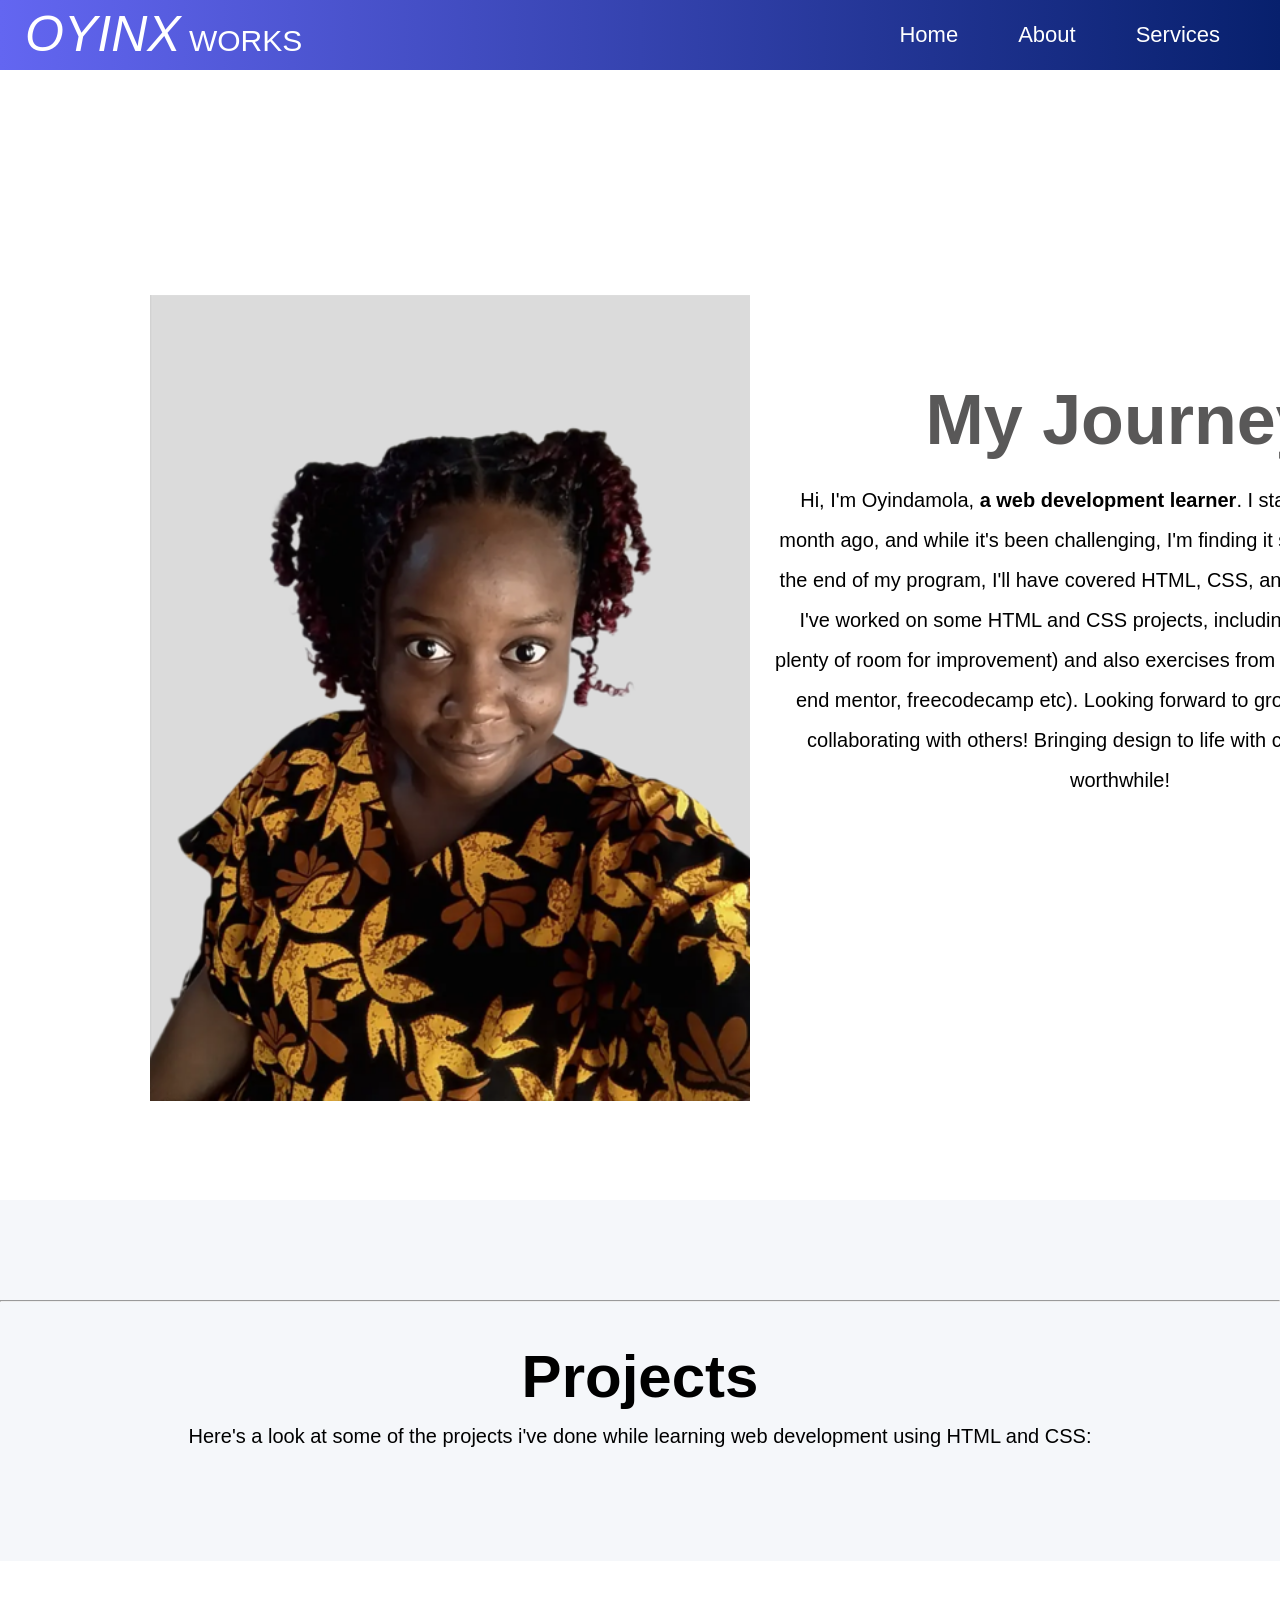
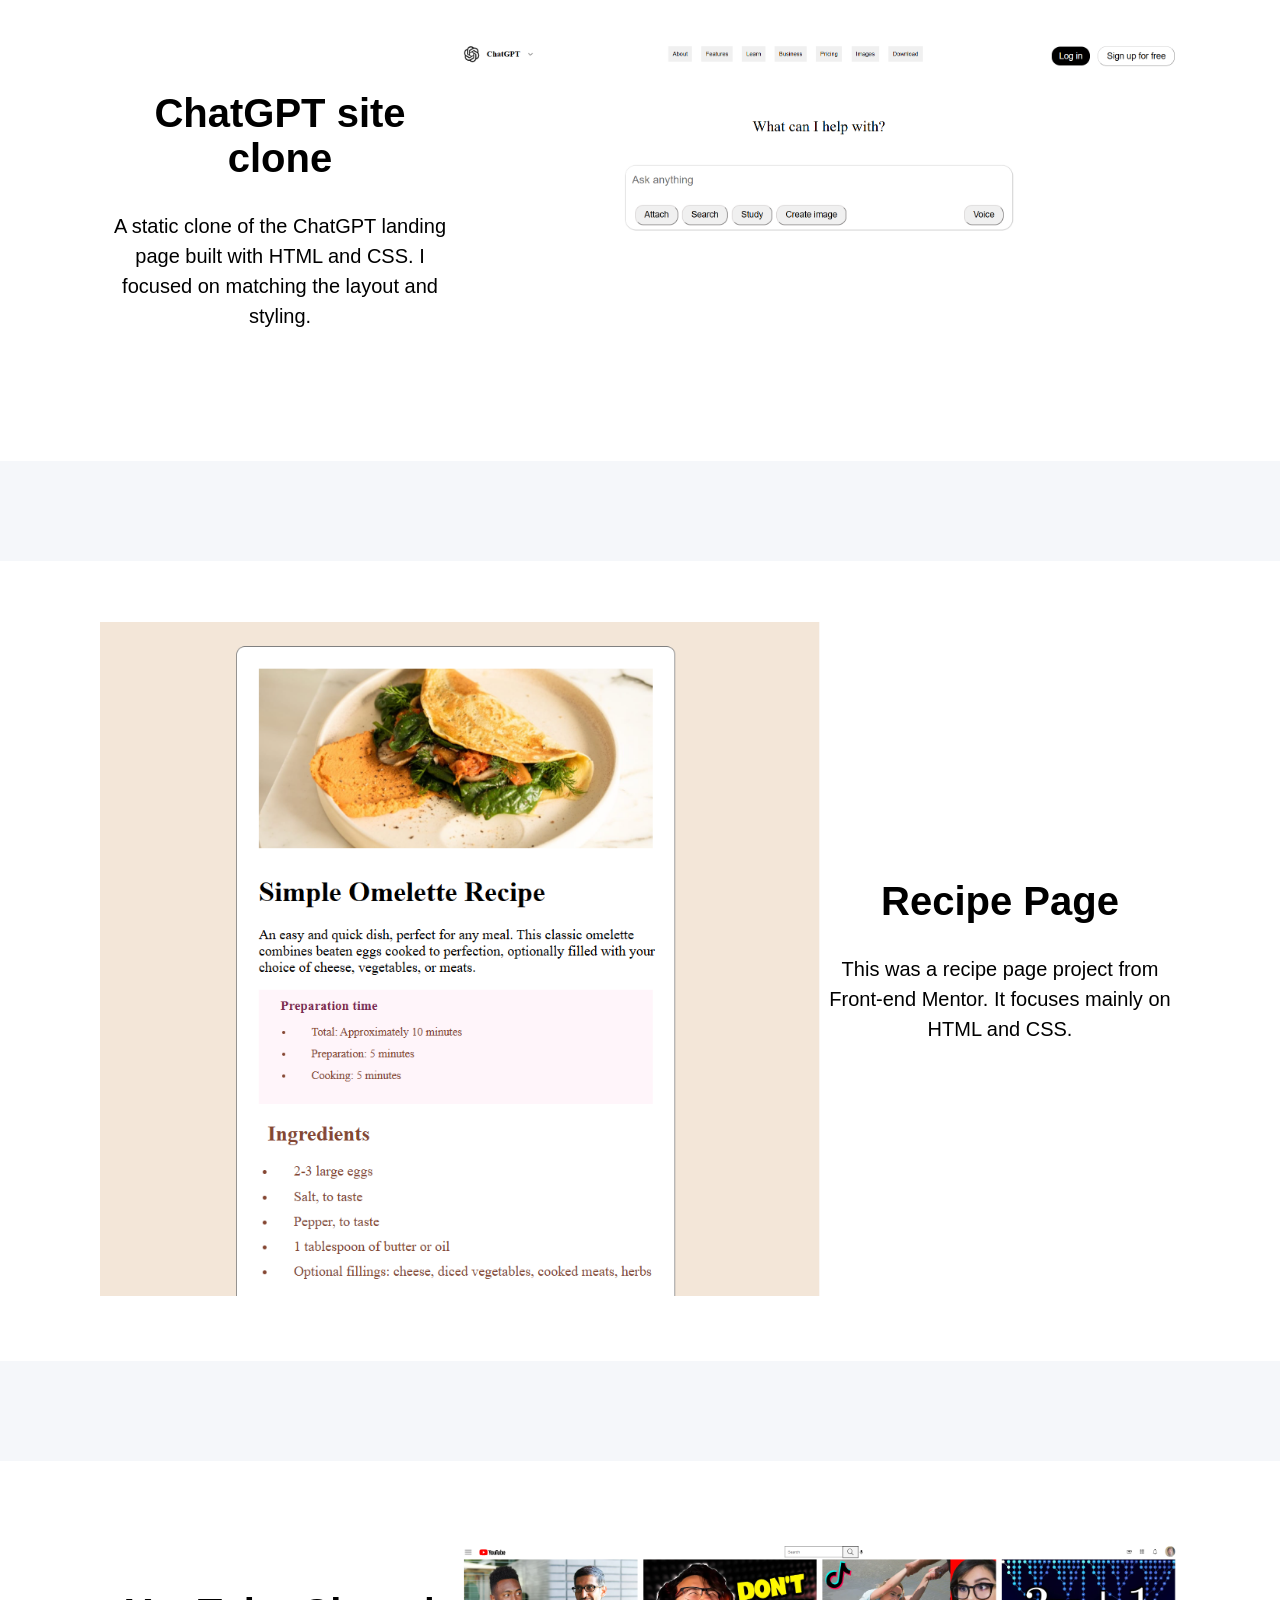
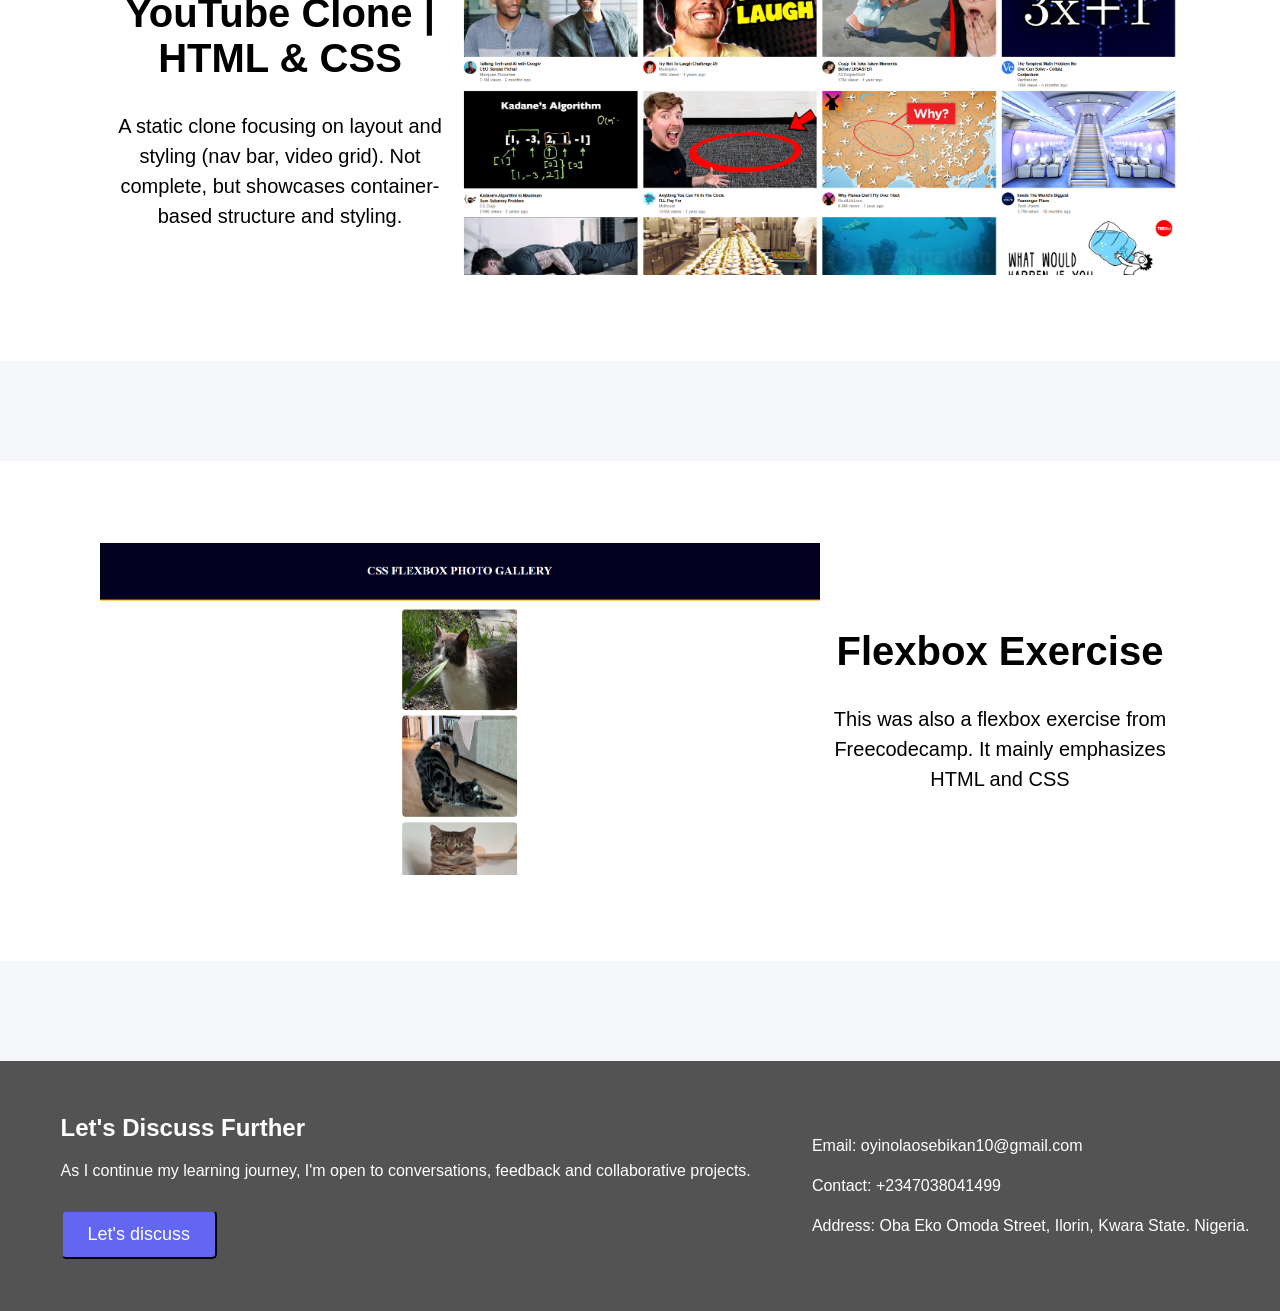
==== index.html @ 5b4819c8 "updated files" ====
<!DOCTYPE html>
<html lang="en">
<head>
    <meta charset="UTF-8">
    <meta name="viewport" content="width=device-width, initial-scale=1.0">
    <title>Document</title>
     
    <link rel="stylesheet" href="index.css">

</head>
<body>
    <div class="navbar">
      <div class="nav1">
       <p class="logo"><i>OYINX</i> WORKS</p>

      </div>

      <div class="nav2">
        <p class="home">Home</p>
        <p class="about">About</p>
        <p class="services">Services</p>

      </div>
    
    </div>

    <div class="main">
      <div class="pic">
        <img class="mypic" src="./mypicture.png" alt="">
      </div>

      <div class="aboutme">
       <h1 class="myjourney">My Journey</h1>
        <p class="intro">Hi, I'm Oyindamola, <b>a web development learner</b>. I started my journey a month ago, and while it's been challenging, I'm finding it super interesting! By the end of my program, I'll have covered HTML, CSS, and JavaScript. So far, I've worked on some HTML and CSS projects, including site clones (with plenty of room for improvement) and also exercises from different sites (Front-end mentor, freecodecamp etc). Looking forward to growing my skills and collaborating with others! Bringing design to life with code makes it feel worthwhile!</p> 

      </div>

    </div>

     <hr>
      <div class="projectsintro">

        <h1 class="projects">Projects</h1>
         <p class="pp">Here's a look at some of the projects i've done while learning web development using HTML and CSS:</p>

      </div>

      <div class="imganddescription1">
        <div class="chatgptdesc">
          <h1 class="projectsh1">ChatGPT site clone</h1>
         <p class="projectsp">A static clone of the ChatGPT landing page built with HTML and CSS. I focused on matching the layout and styling.</p>

        </div>
         <div class="chatgptimg">
          <a href="../Lessons/chatgpt.html"><img class="chatgptscr" src="./chatgptscreenshot.png" alt=""></a>

         </div>

      </div>

      <div class="imganddescription2">
         <div class="recipeimg">
           <a href="../recipe-page-main/index.html"><img class="recipescr" src="./recipeimg.png" alt=""></a>

         </div>

         <div class="recipedesc">
           <h1 class="projectsh2">Recipe Page</h1>
           <p class="projectsp">This was a recipe page project from Front-end Mentor. It focuses mainly on HTML and CSS.</p>
          
         </div>

      </div>

      <div class="imganddescription3">
        <div class="youtubedesc">
         <h1 class="projectsh3">YouTube Clone | HTML & CSS</h1>
         <p class="projectsp"> A static clone focusing on layout and styling (nav bar, video grid). Not complete, but showcases container-based structure and styling.</p>
  
         </div>

        <div class="youtubeimg">
         <a href="../html2/YOUTUBE/youtubeclone.html"><img class="youtubescr" src="./youtubescreenshot.png" alt=""></a>

        </div>
   

      </div>

      <div class="imganddescription4">
       <div class="flexboximg">
          <a href="../Lessons/Flexbox.html/flex2.html"><img class="flexboxscr" src="./flexboximg.png" alt=""></a>

       </div>

       <div class="flexboxdesc">
          <h1 class="projectsh4">Flexbox Exercise</h1>
          <p class="projectsp">This was also a flexbox exercise from Freecodecamp. It mainly emphasizes HTML and CSS </p>

       </div>

      </div>

       <div class="footersection">
        <div class="footer1">
         <h2 class="footerh">Let's Discuss Further</h2>
         <p class="footerp">As I continue my learning journey, I'm open to conversations, feedback and collaborative projects.</p>
         <button>Let's discuss</button>
        </div>

        <div class="footer2">
          <p class="footeremail">Email: <span class="email">oyinolaosebikan10@gmail.com</span></p>
          <p class="footercontact">Contact: <span class="contact">+2347038041499</span></p>
          <p class="footeraddress">Address: <span class="address">Oba Eko Omoda Street, Ilorin, Kwara State. Nigeria.</span></p> 

        </div>

       </div>

</body>
</html>
---- index.css ----
* {
      margin: 0;
      padding: 0;

     }

     body {
     background-color: #F5F7FA;
     font-family: 'Lucida Sans', 'Lucida Sans Regular', 'Lucida Grande', 'Lucida Sans Unicode', Geneva, Verdana, sans-serif;

     }
     
     .navbar {
      display: flex;
      justify-content: space-between;
      position: fixed;
      height: 70px;
      top: 0;
      left: 0;
      right: 0;
      background-image: linear-gradient(to right, #6366F1, rgb(7, 32, 109));
      color: white;
      /* background-color: #6366F1; */

     }

      .nav1 {
        margin-top: 5px;
        margin-left: 25px;
        
      }

      .nav2 {
       display: flex;
       align-items: center;

      }

      .logo {
       font-size: 30px;
       

      }

      .home, .about, .services {
       margin-right: 60px;
       font-size: 22px;
       cursor: pointer;
       
      
      } 
        
      i {
       font-size: 50px;

      }

      .main {
        background-color: white;
       display: flex;
       align-items: center;
       justify-content: space-around;
       width: 100%;
       height: 1200px;

      }

      .pic {
       margin-left: 150px; 
            
      }

      .mypic {
       width: 600px;
       margin-top: 200px;

      }

      .aboutme {
       margin-right: 180px;
       margin-left: 25px;
       text-align: center;
       line-height: 40px;
       font-size: 20px;

      }

      .myjourney {
       text-align: center;
       margin-bottom: 40px;
       font-size: 70px;
       color: rgb(89, 88, 88);

      }

      .intro {
       width: 690px;

      }

      hr {
       margin-top: 100px;
       
      }

      .projectsintro {
        text-align: center;
        margin-top: 40px;

      }

      .projects {
       font-size: 60px;

      }

      .pp {
       line-height: 50px;
       font-size: 20px;

      }

      .projectsh1 {
        font-size: 40px;
        line-height: 45px;

      }

      .projectsh2 {
        font-size: 40px;
        line-height: 45px;

      }
      
      .projectsh3 {
        font-size: 40px;
        line-height: 45px;

      } 
       
       .projectsh4 {
        font-size: 40px;
        line-height: 45px;

       }

      .projectsp {
        font-size: 20px;
        margin-top: 30px;

      }

      .imganddescription1 {
        display: flex;
        justify-content: space-around;
        align-items: center;
        margin-top: 100px;
        height: 500px;
        background-color: white;

       }

       .chatgptdesc {
        text-align: center;
        width: 500px;
        margin-left: 100px;
        line-height: 30px;
        

       }

       .chatgptscr {
        width: 720px;
        margin-right: 100px;

       }

        .imganddescription2 {
         display: flex;
        justify-content: space-around;
        align-items: center;
        margin-top: 100px;
        vertical-align: middle;
         background-color: white;
         height: 800px;

        }

        .recipescr {
          width: 720px;
        margin-left: 100px;

        }

        .recipedesc {
         text-align: center;
        width: 500px;
        margin-right: 100px;
        line-height: 30px;

        }

       .imganddescription3 {
        display: flex;
        justify-content: space-around;
        align-items: center;
        margin-top: 100px;
        vertical-align: middle;
         background-color: white;
         height: 500px;

       }
       
       .youtubedesc {
        text-align: center;
        width: 500px;
        margin-left: 100px;
        line-height: 30px;
       }

        .youtubescr {
        width: 720px;
        margin-right: 100px;

       }

       .imganddescription4 {
         display: flex;
        justify-content: space-around;
        align-items: center;
        margin-top: 100px;
        vertical-align: middle; 
         background-color: white;
         height: 500px;

       }

       .flexboxscr {
          width: 720px;
        margin-left: 100px;

       }

       .flexboxdesc {
         text-align: center;
         width: 500px;
         margin-right: 100px;
         line-height: 30px;

       }

       .footersection {
        background-color: rgb(83, 83, 83);
        color: white;
         display: flex;
         justify-content: space-around;
         align-items: center;
         height: 250px;
         margin-top: 100px;
         

       }

       .footer1 {
        margin-left: 30px;
        

       }

       .footerp {
         margin-top: 20px;

       }

       button {
        margin-top: 30px;
        padding: 12px 25px;
        background-color: #6366F1;
        color: white;
        font-size: 18px;
        border-radius: 5px;


       }

       .footer2 {
        line-height: 40px;

       }
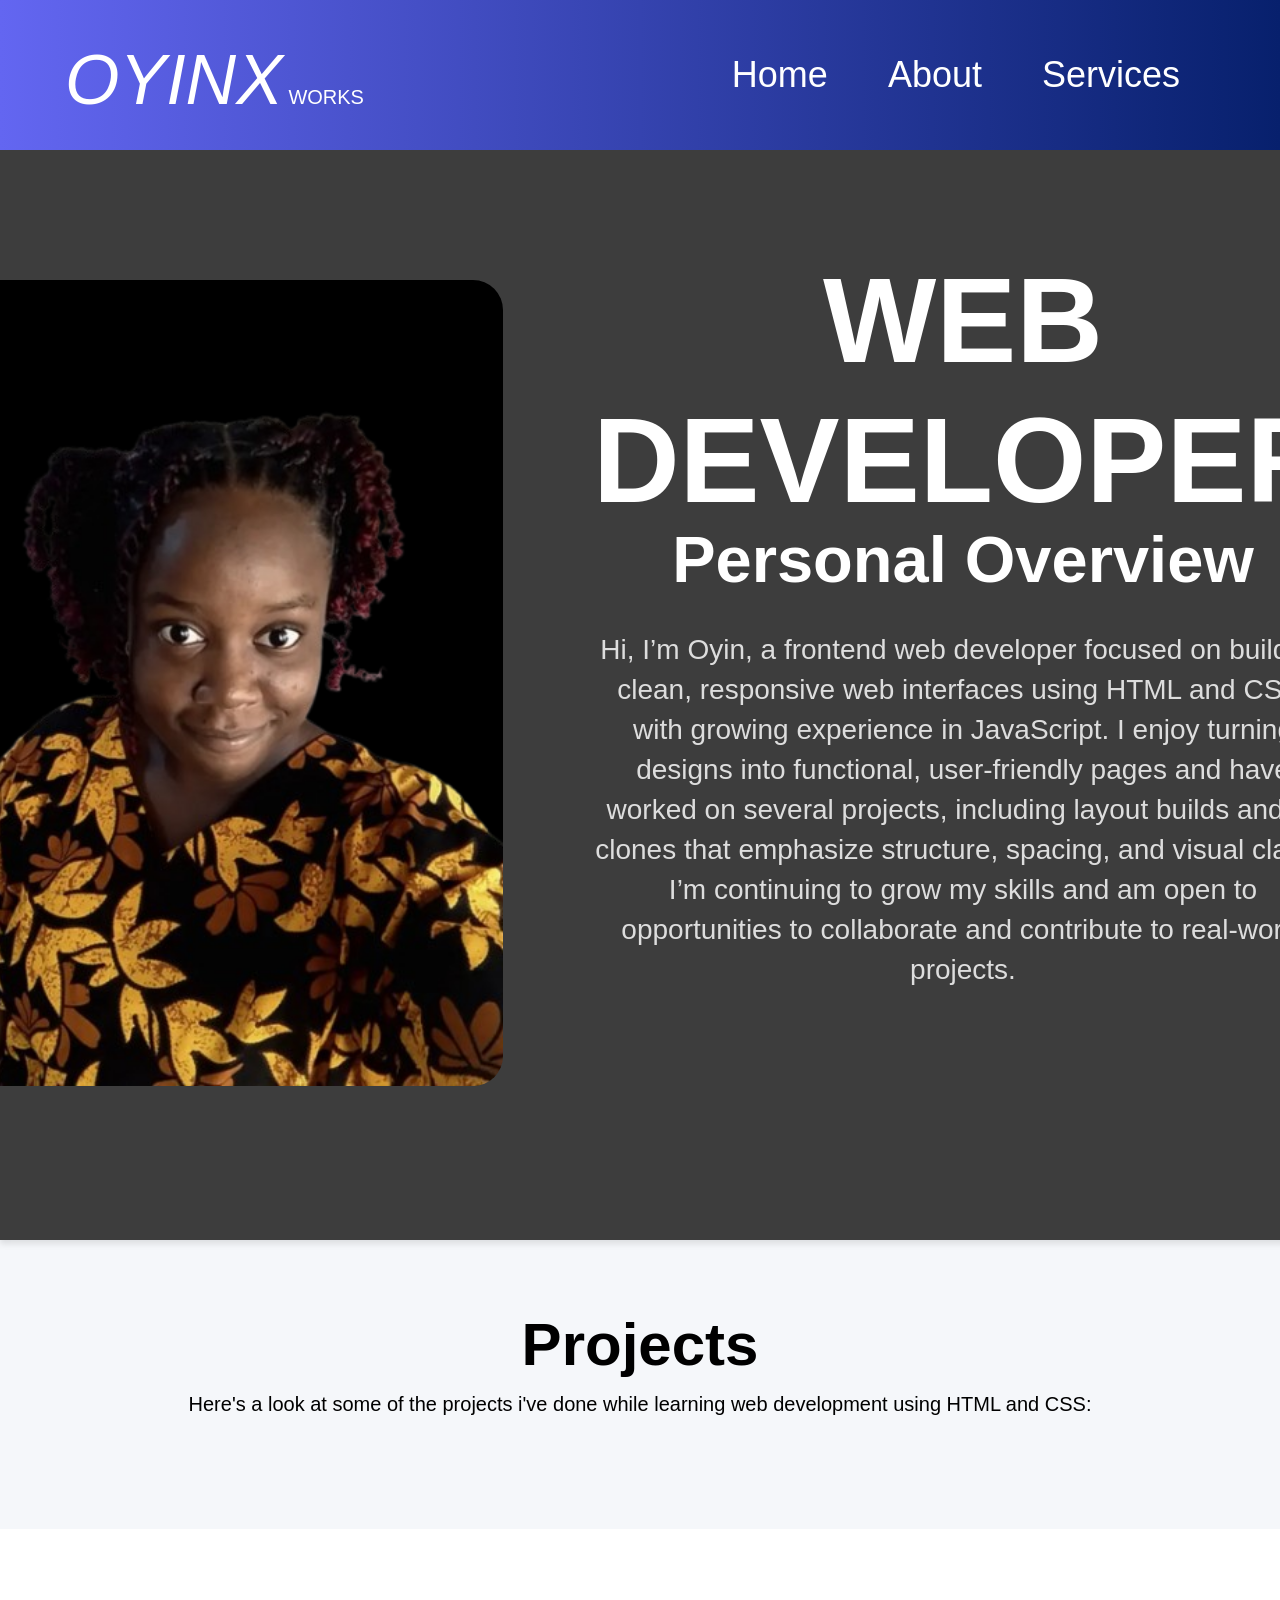
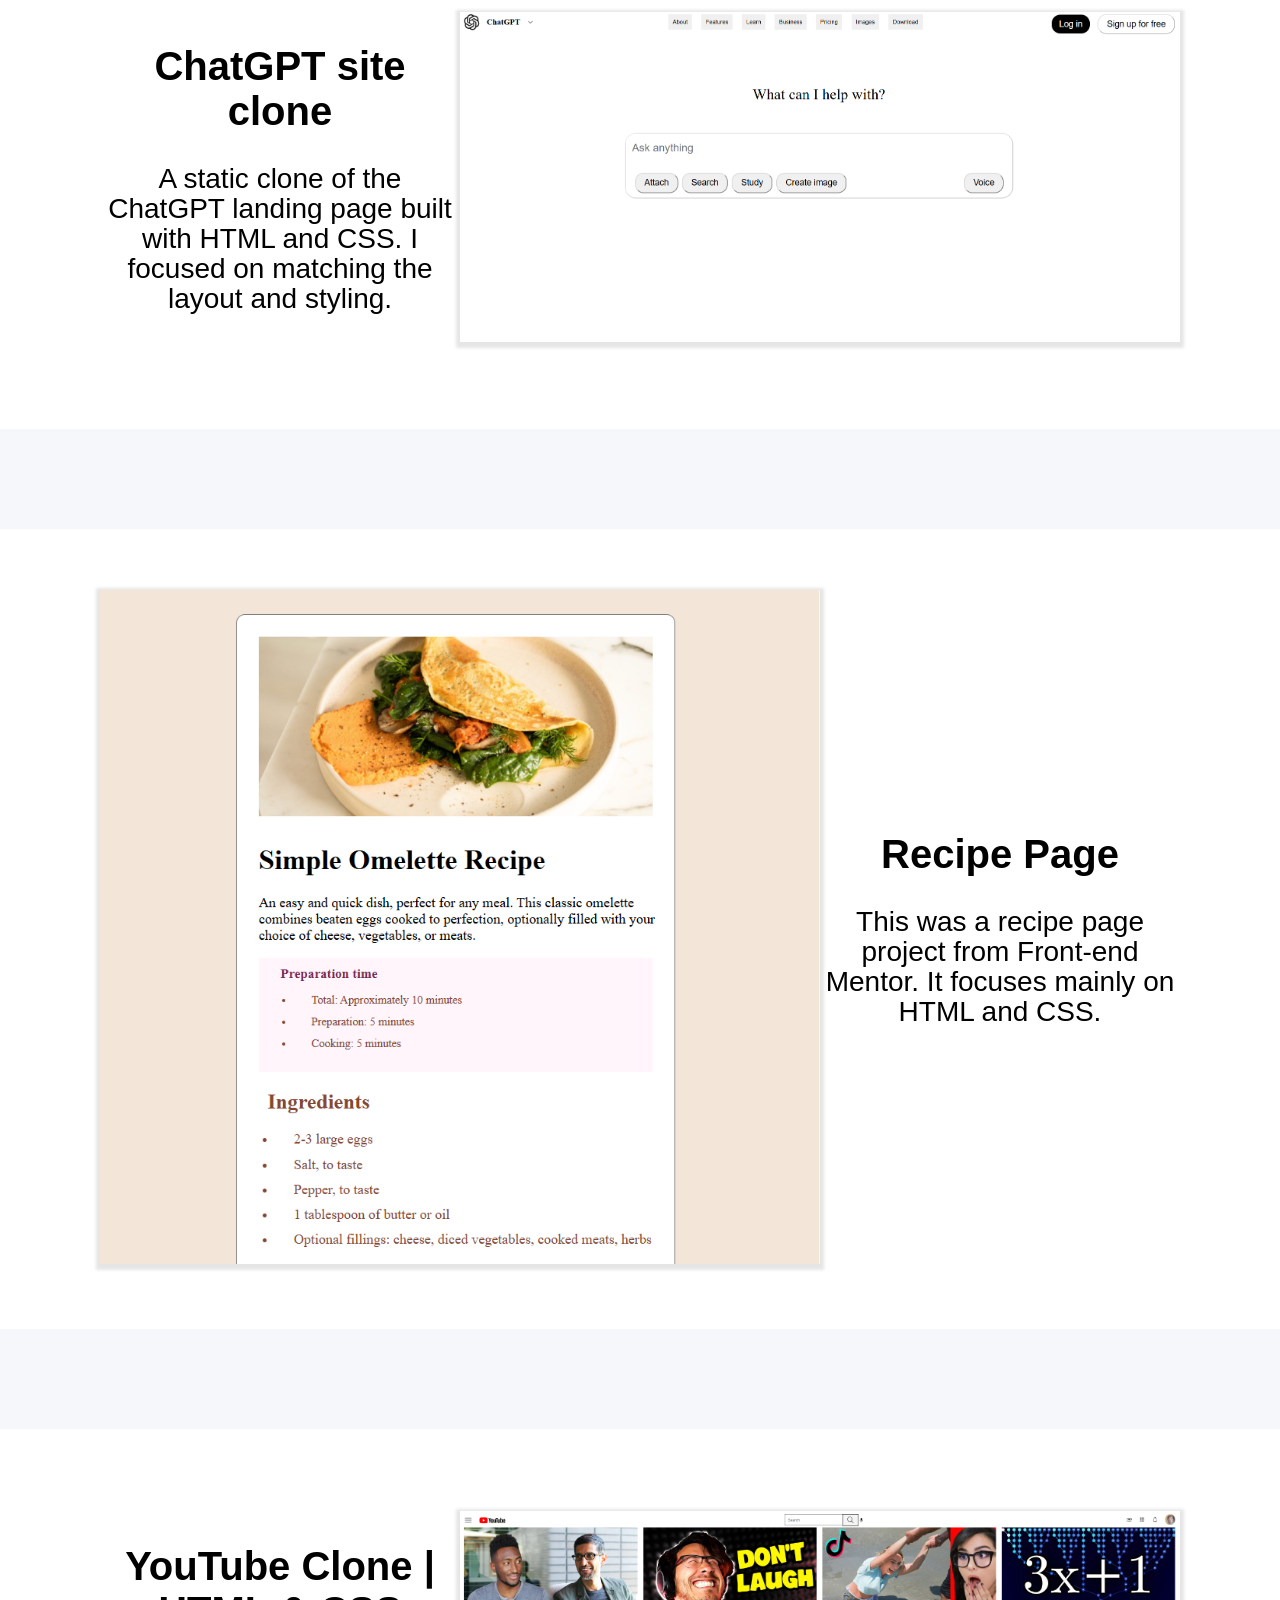
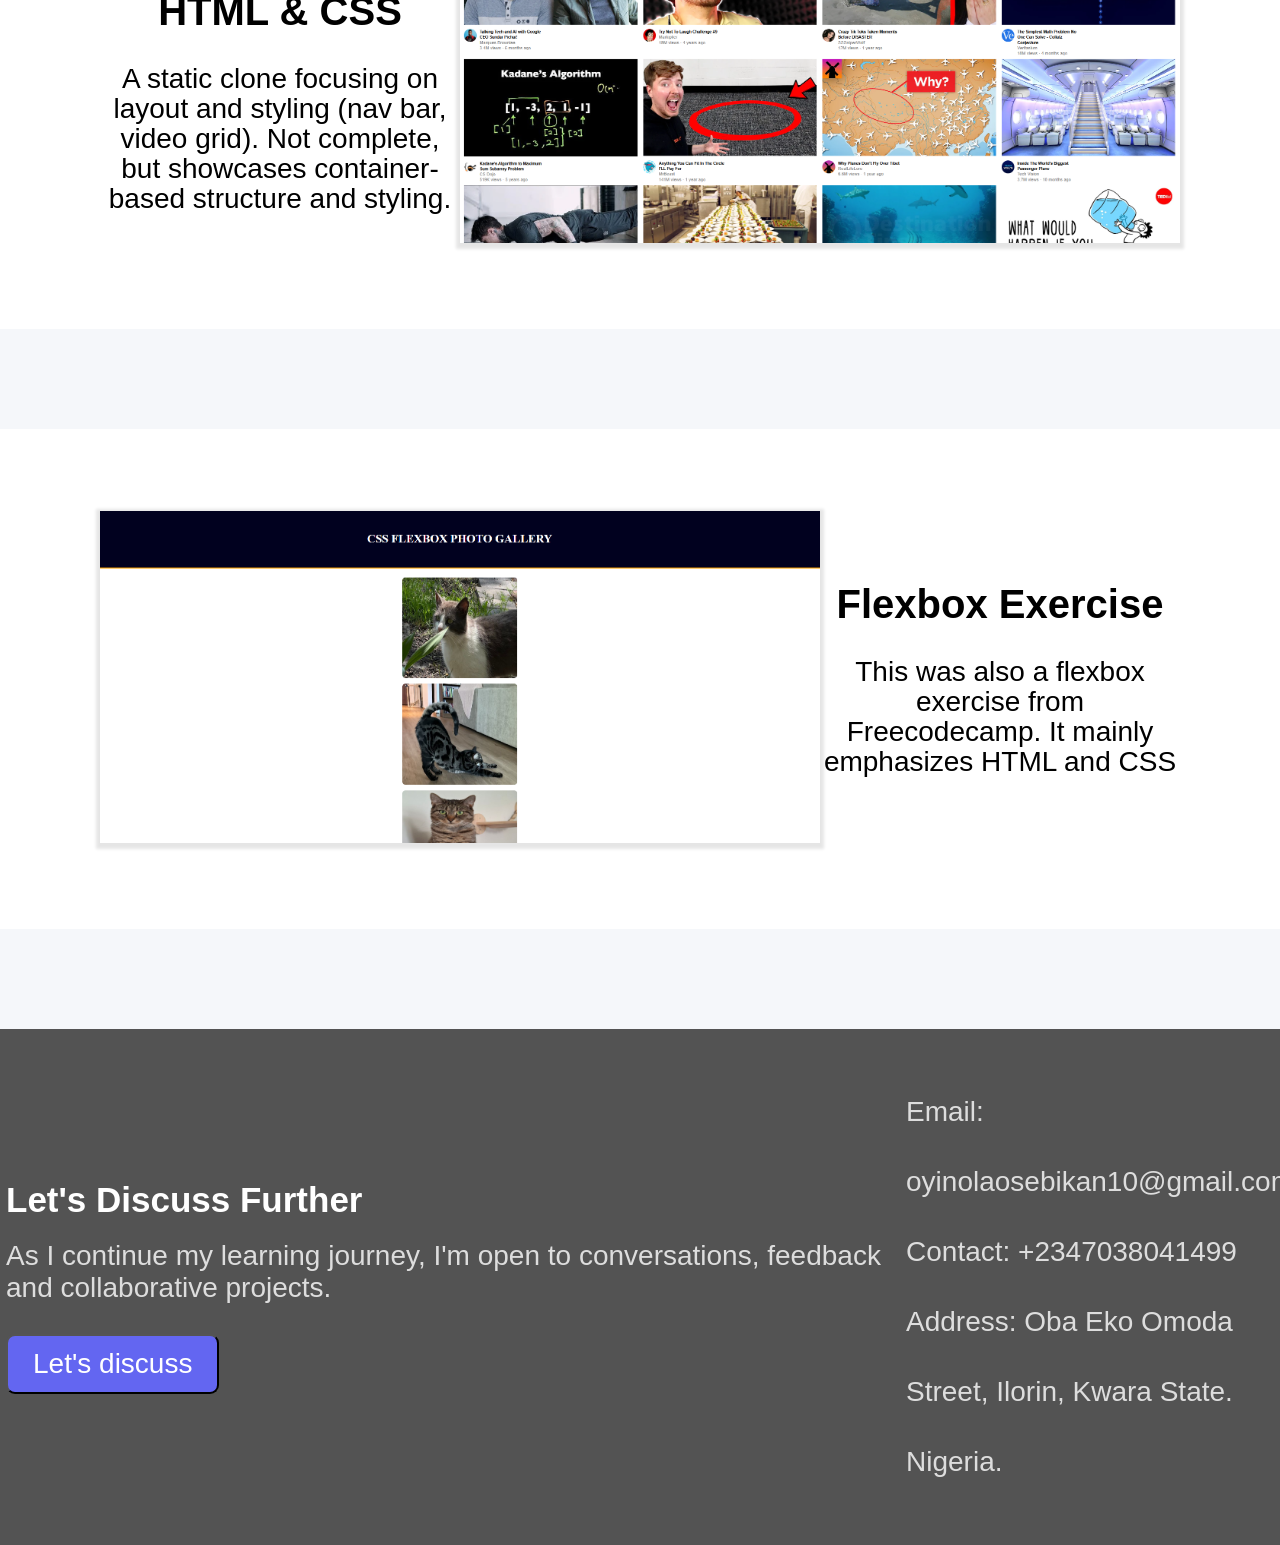
==== commit 027953f4: "reuploaded" ====
--- a/index.html
+++ b/index.html
@@ -26,18 +26,20 @@
 
     <div class="main">
       <div class="pic">
-        <img class="mypic" src="./mypicture.png" alt="">
+        <img class="mypic" src="./mypicture-removebg-preview.png" alt="">
       </div>
 
       <div class="aboutme">
-       <h1 class="myjourney">My Journey</h1>
-        <p class="intro">Hi, I'm Oyindamola, <b>a web development learner</b>. I started my journey a month ago, and while it's been challenging, I'm finding it super interesting! By the end of my program, I'll have covered HTML, CSS, and JavaScript. So far, I've worked on some HTML and CSS projects, including site clones (with plenty of room for improvement) and also exercises from different sites (Front-end mentor, freecodecamp etc). Looking forward to growing my skills and collaborating with others! Bringing design to life with code makes it feel worthwhile!</p> 
+        <h1 class="webdev">WEB DEVELOPER</h1>
+       <h2 class="personaloverview">Personal Overview</h2>
+        <p class="intro">Hi, I’m Oyin, a frontend web developer focused on building clean, responsive web interfaces using HTML and CSS, with growing experience in JavaScript.
+        I enjoy turning designs into functional, user-friendly pages and have worked on several projects, including layout builds and UI clones that emphasize structure, spacing, and visual clarity.
+        I’m continuing to grow my skills and am open to opportunities to collaborate and contribute to real-world projects.</p> 
 
       </div>
 
     </div>
 
-     <hr>
       <div class="projectsintro">
 
         <h1 class="projects">Projects</h1>
--- a/index.css
+++ b/index.css
@@ -20,13 +20,16 @@
       right: 0;
       background-image: linear-gradient(to right, #6366F1, rgb(7, 32, 109));
       color: white;
-      /* background-color: #6366F1; */
+      padding: 40px;
 
      }
 
       .nav1 {
-        margin-top: 5px;
+        display: ;
+        margin-top: px;
         margin-left: 25px;
+        margin-right: 100px;
+        font-size: 70px;
         
       }
 
@@ -37,75 +40,104 @@
       }
 
       .logo {
-       font-size: 30px;
+       font-size: 20px;
+       white-space: nowrap;
        
 
       }
 
       .home, .about, .services {
        margin-right: 60px;
-       font-size: 22px;
+       font-size: 36px;
        cursor: pointer;
-       
-      
-      } 
+       transition: 0.4s;
+       
+       }
+       
+       .home:hover {
+        color: #74b9ff;
+
+       }
+
+       .about:hover {
+        color: #74b9ff;
+
+       }
+
+       .services:hover {
+        color: #74b9ff;
+
+       }
         
       i {
-       font-size: 50px;
+       font-size: 70px;
 
       }
 
       .main {
-        background-color: white;
-       display: flex;
-       align-items: center;
-       justify-content: space-around;
-       width: 100%;
-       height: 1200px;
-
-      }
+        background-color: #3d3d3d;
+        box-shadow: 0 4px 6px rgba(0,0,0,0.1);
+        padding: 80px 10%;
+        display: flex;
+        align-items: center;
+        justify-content: center;
+        width: 100%;
+        max-width: 100%;
+        margin: auto;
+        
+       }
 
       .pic {
-       margin-left: 150px; 
+       
+       margin-bottom: 70px;
+       margin-right: 90px;
             
       }
 
       .mypic {
        width: 600px;
        margin-top: 200px;
+       border-radius: 30px;
 
       }
 
       .aboutme {
-       margin-right: 180px;
-       margin-left: 25px;
+       margin-right: 300px;
+       margin-left: px;
        text-align: center;
        line-height: 40px;
-       font-size: 20px;
-
-      }
-
-      .myjourney {
+       font-size: 28px;
+       flex: 1;
+       max-width: 1300px;
+
+      }
+
+      .webdev {
+       font-size: 120px;
+       color: white;
+       line-height: 140px;
+
+      }
+
+      .personaloverview {
        text-align: center;
        margin-bottom: 40px;
-       font-size: 70px;
-       color: rgb(89, 88, 88);
+       font-size: 65px;
+       line-height: 60px;
+       color: #ffff;
 
       }
 
       .intro {
-       width: 690px;
-
-      }
-
-      hr {
-       margin-top: 100px;
-       
-      }
+       /* width: 690px; */
+       color: #dddddd;
+
+      }
+
 
       .projectsintro {
         text-align: center;
-        margin-top: 40px;
+        margin-top: 70px;
 
       }
 
@@ -145,7 +177,7 @@
        }
 
       .projectsp {
-        font-size: 20px;
+        font-size: 28px;
         margin-top: 30px;
 
       }
@@ -172,6 +204,7 @@
        .chatgptscr {
         width: 720px;
         margin-right: 100px;
+        box-shadow: 0px 2px 3px 4px rgba(0,0,0,0.1);
 
        }
 
@@ -189,6 +222,7 @@
         .recipescr {
           width: 720px;
         margin-left: 100px;
+        box-shadow: 0px 2px 3px 4px rgba(0,0,0,0.1);
 
         }
 
@@ -221,6 +255,7 @@
         .youtubescr {
         width: 720px;
         margin-right: 100px;
+        box-shadow: 0px 2px 3px 4px rgba(0,0,0,0.1);
 
        }
 
@@ -238,6 +273,7 @@
        .flexboxscr {
           width: 720px;
         margin-left: 100px;
+        box-shadow: 0px 2px 3px 4px rgba(0,0,0,0.1);
 
        }
 
@@ -251,24 +287,32 @@
 
        .footersection {
         background-color: rgb(83, 83, 83);
-        color: white;
-         display: flex;
-         justify-content: space-around;
-         align-items: center;
-         height: 250px;
-         margin-top: 100px;
+        color: #dddddd;
+        display: flex;
+        justify-content: center;
+        align-items: center;
+        padding: 3rem 4rem;
+        margin-top: 100px;
          
 
        }
 
        .footer1 {
-        margin-left: 30px;
-        
+        margin-left: 20px;
+        vertical-align: middle;
+        
+       }
+
+       .footerh {
+        color: #ffff;
+        font-size: 35px;
 
        }
 
        .footerp {
          margin-top: 20px;
+         width: 900px;
+         font-size: 28px;
 
        }
 
@@ -277,14 +321,24 @@
         padding: 12px 25px;
         background-color: #6366F1;
         color: white;
-        font-size: 18px;
-        border-radius: 5px;
-
+        font-size: 28px;
+        border-radius: 9px;
+        transition: 0.4s;
+        cursor: pointer;
+
+
+       }
+
+       button:hover {
+       background-color: #5153ed;
+       
 
        }
 
        .footer2 {
-        line-height: 40px;
+        line-height: 70px;
+        font-size: 28px;
+        vertical-align: middle;
 
        }
 
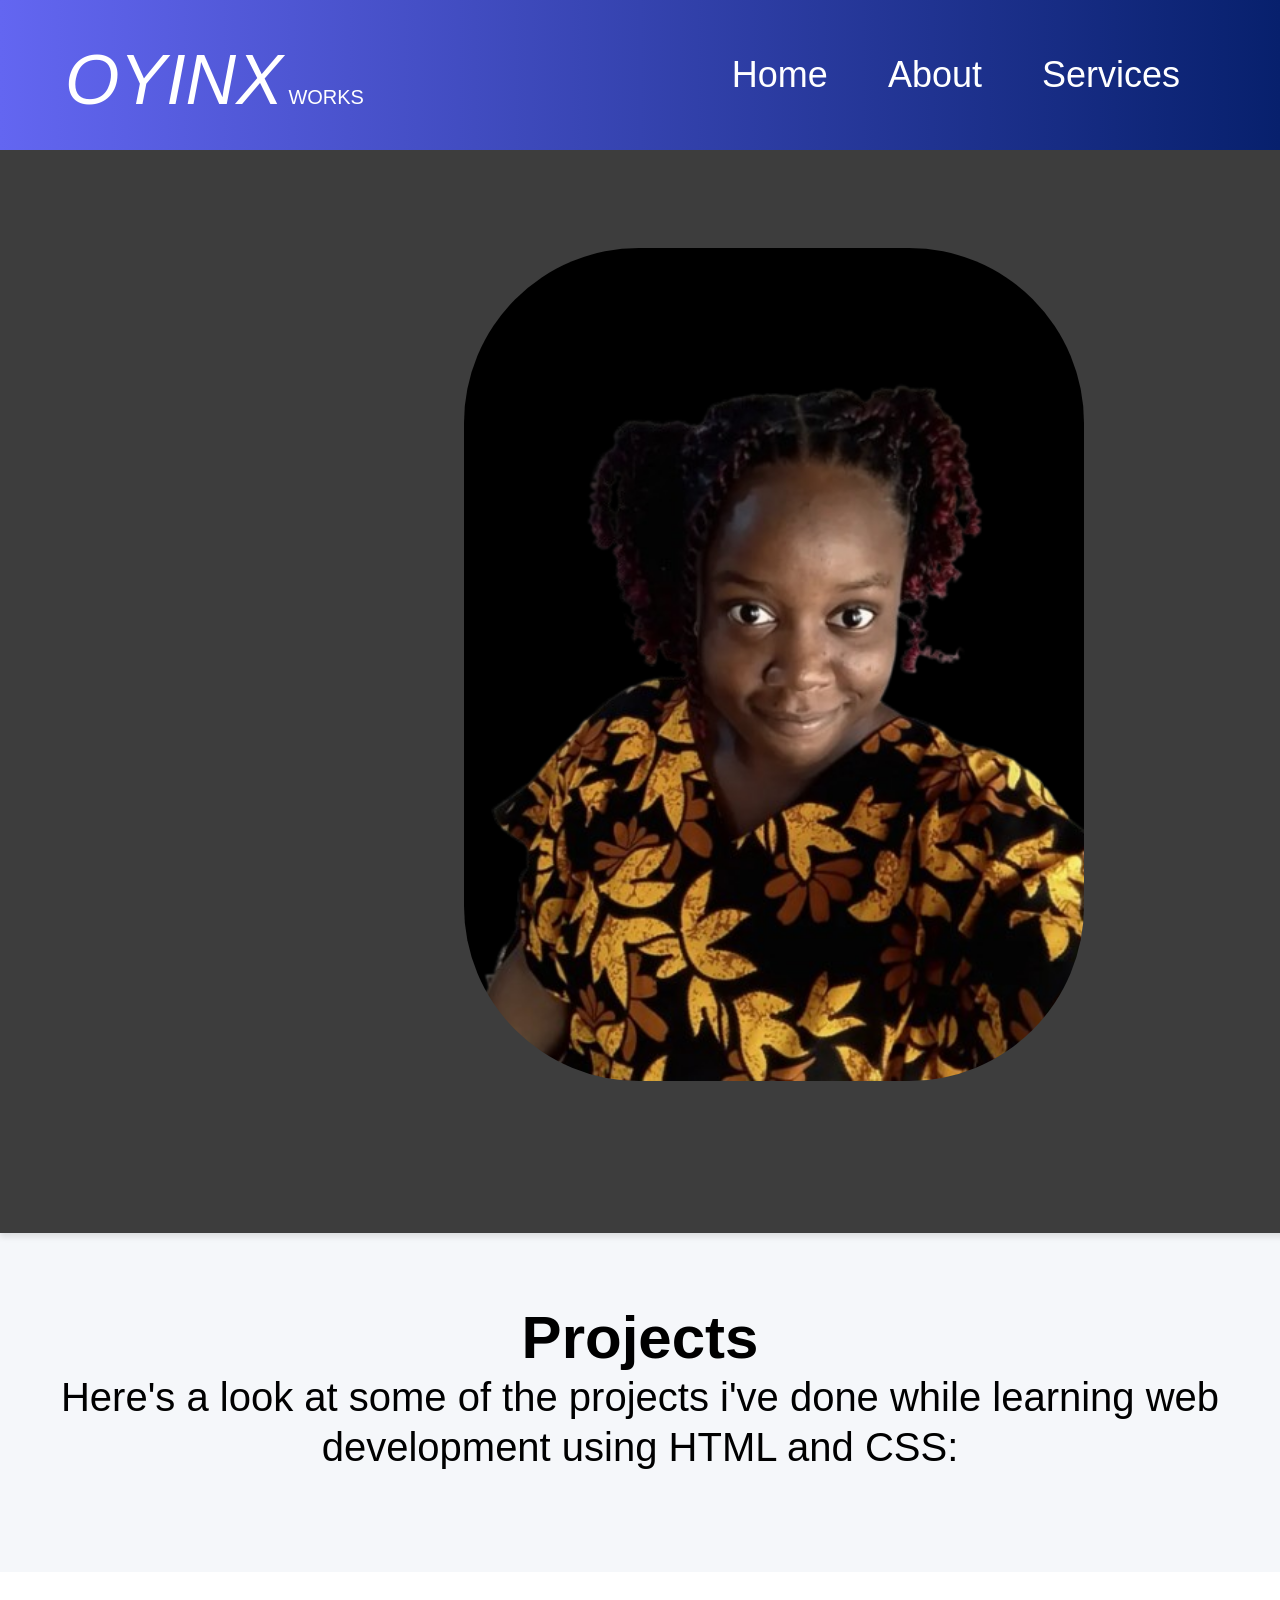
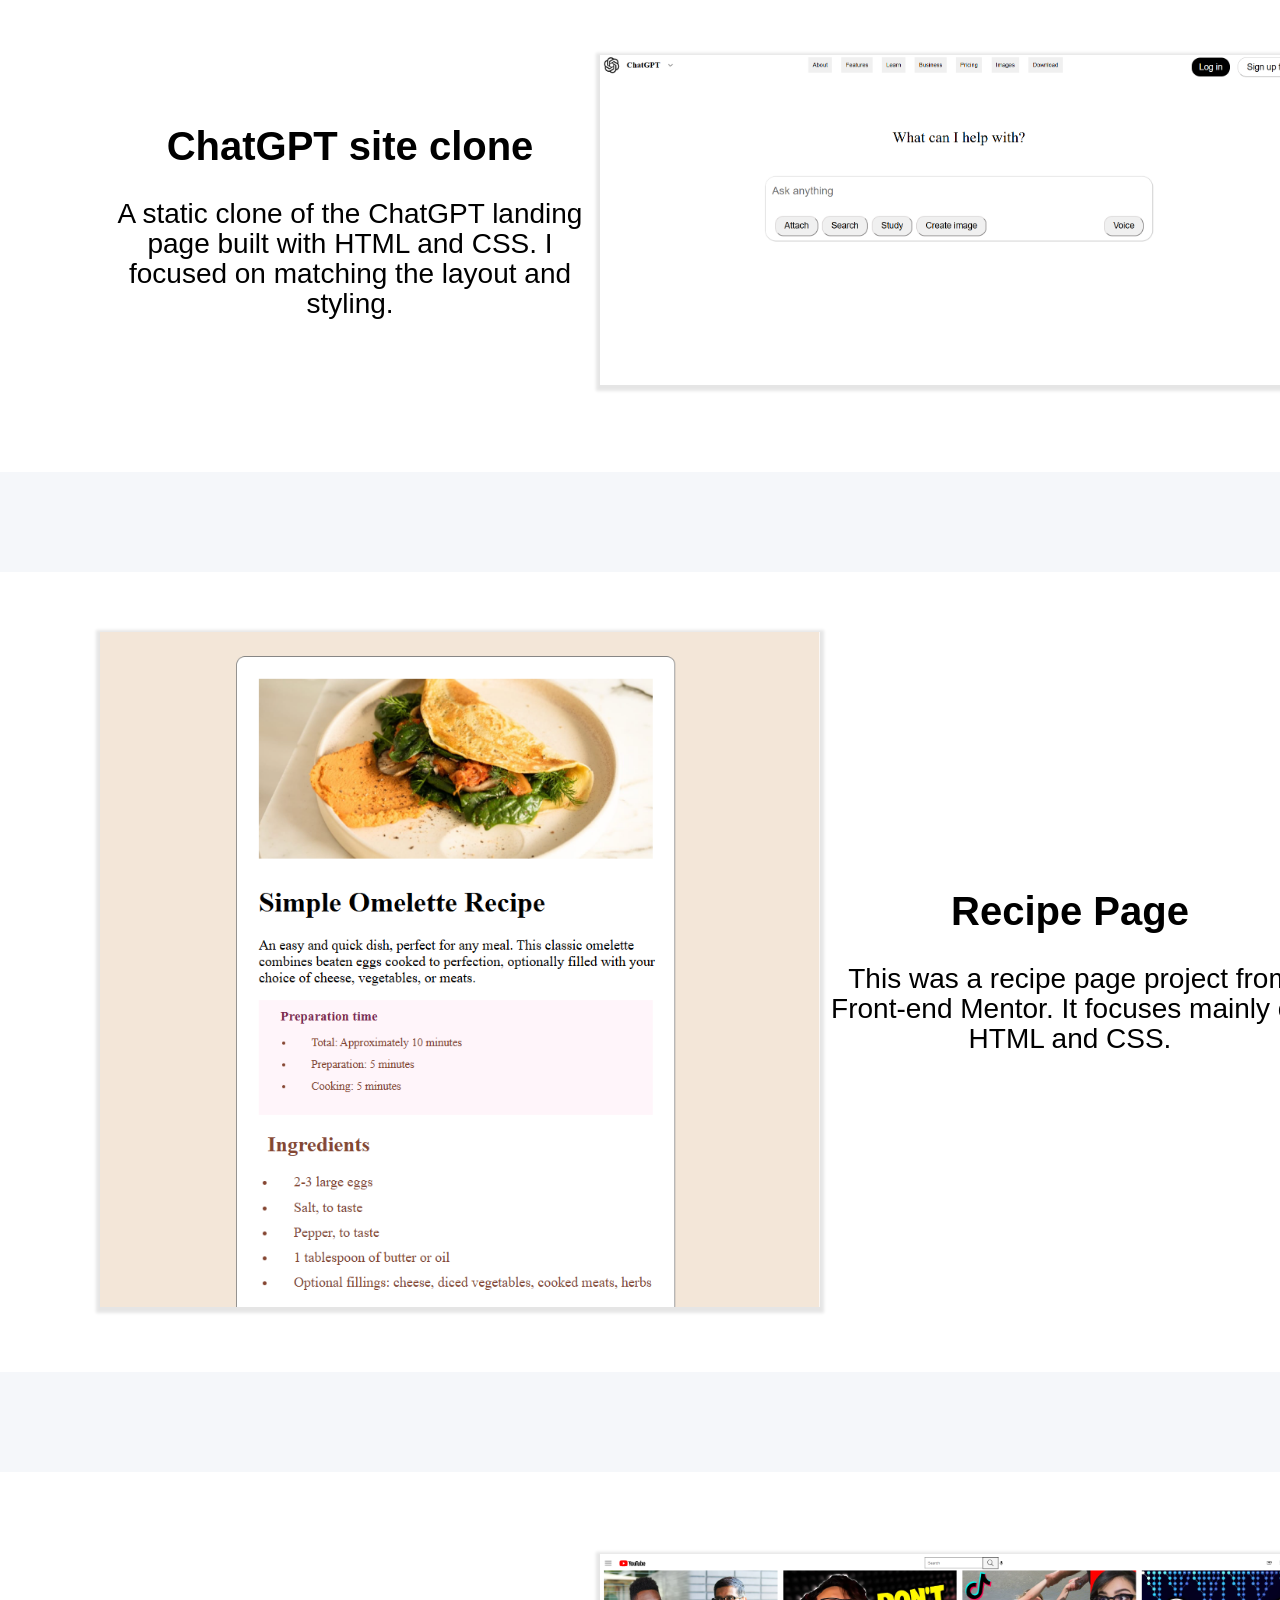
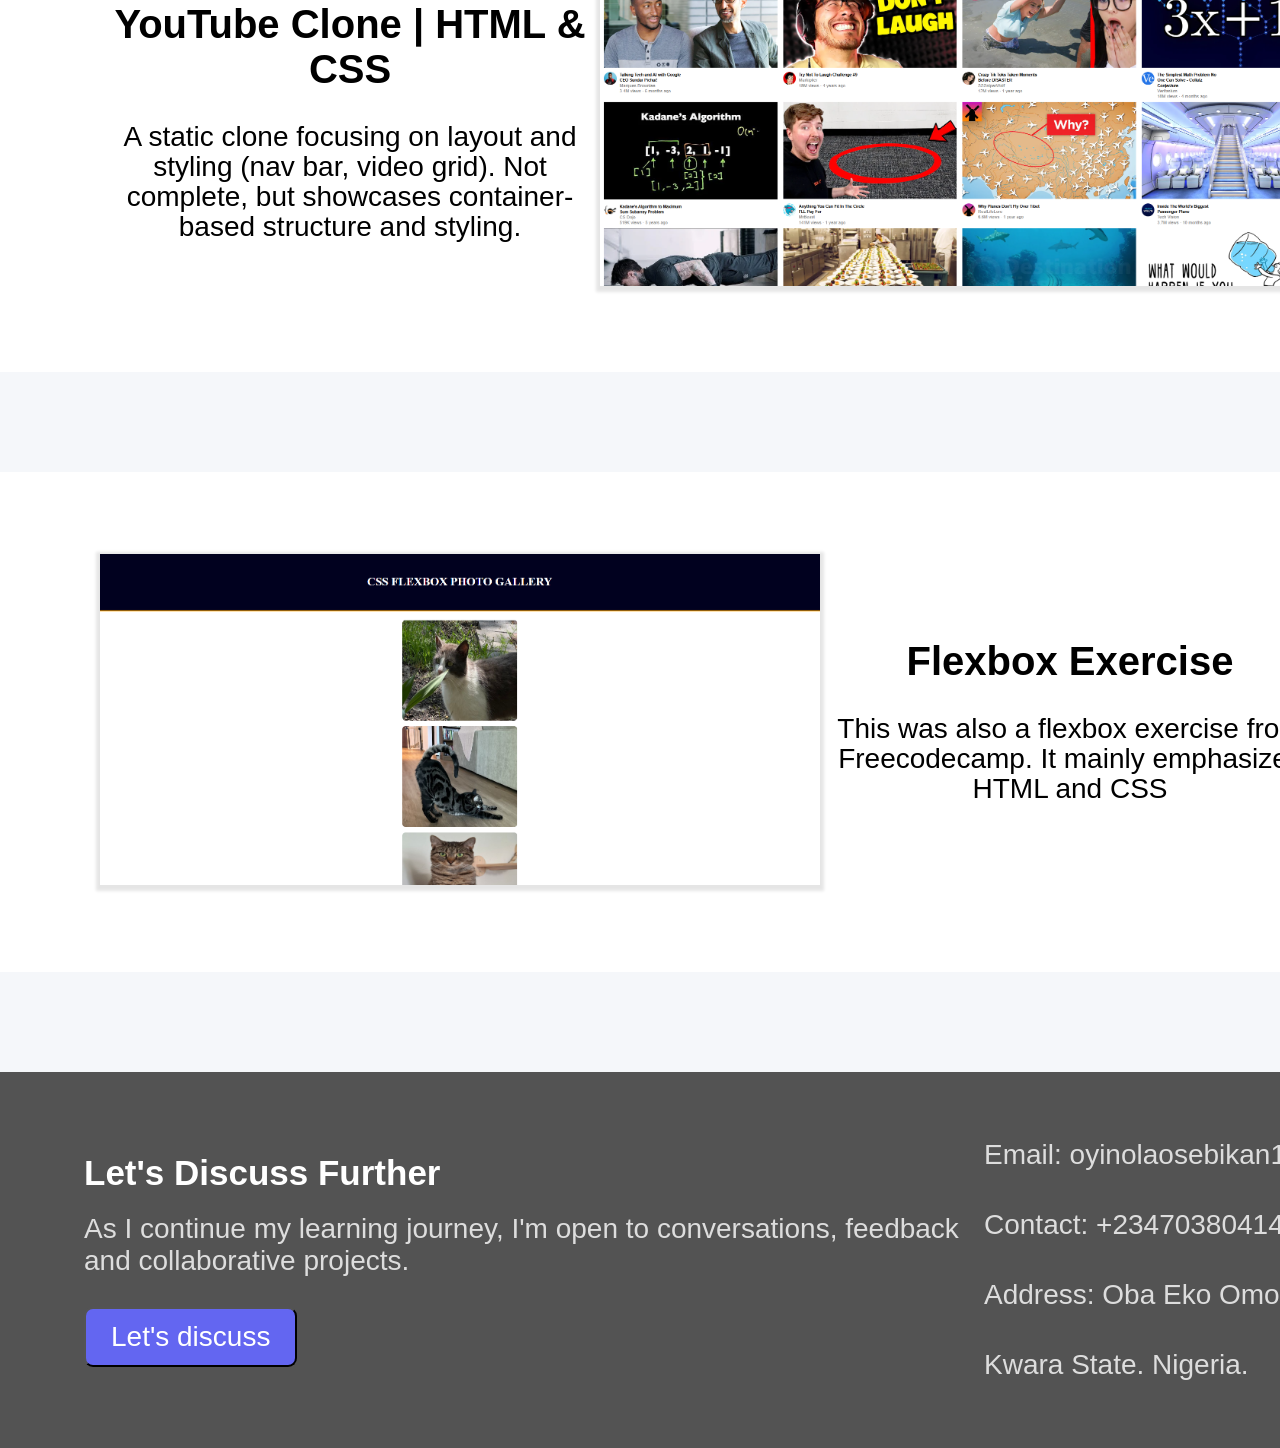
==== commit d281bc9f: "reuploaded" ====
--- a/index.html
+++ b/index.html
@@ -21,103 +21,109 @@
         <p class="services">Services</p>
 
       </div>
+      </div>
+    <div class="main">
+      <div class="about-section">
+         <div class="pic">
+            <img class="mypic" src="./mypicture-removebg-preview.png" alt="">
+          </div>
     
+          <div class="aboutme">
+            <h1 class="webdev">WEB DEVELOPER</h1>
+           <h2 class="personaloverview">Personal Overview</h2>
+            <p class="intro">Hi, I’m Oyin, a frontend web developer focused on building clean, responsive web interfaces using HTML and CSS, with growing experience in JavaScript.
+            I enjoy turning designs into functional, user-friendly pages and have worked on several projects, including layout builds and UI clones that emphasize structure, spacing, and visual clarity.
+            I’m continuing to grow my skills and am open to opportunities to collaborate and contribute to real-world projects.</p> 
+    
+          </div>
+      </div>
+   
     </div>
+  
+        <div class="projectsintro">
+  
+          <h1 class="projects">Projects</h1>
+           <p class="pp">Here's a look at some of the projects i've done while learning web development using HTML and CSS:</p>
+  
+        </div>
+  
+        <div class="imganddescription1">
+          <div class="chatgptdesc">
+            <h1 class="projectsh1">ChatGPT site clone</h1>
+           <p class="projectsp">A static clone of the ChatGPT landing page built with HTML and CSS. I focused on matching the layout and styling.</p>
+  
+          </div>
+           <div class="chatgptimg">
+            <a href="../Lessons/chatgpt.html"><img class="chatgptscr" src="./chatgptscreenshot.png" alt=""></a>
+  
+           </div>
+  
+        </div>
+  
+        <div class="imganddescription2">
+           <div class="recipeimg">
+             <a href="../recipe-page-main/index.html"><img class="recipescr" src="./recipeimg.png" alt=""></a>
+  
+           </div>
+  
+           <div class="recipedesc">
+             <h1 class="projectsh2">Recipe Page</h1>
+             <p class="projectsp">This was a recipe page project from Front-end Mentor. It focuses mainly on HTML and CSS.</p>
+            
+           </div>
+  
+        </div>
+  
+        <div class="imganddescription3">
+          <div class="youtubedesc">
+           <h1 class="projectsh3">YouTube Clone | HTML & CSS</h1>
+           <p class="projectsp"> A static clone focusing on layout and styling (nav bar, video grid). Not complete, but showcases container-based structure and styling.</p>
+    
+           </div>
+  
+          <div class="youtubeimg">
+           <a href="../html2/YOUTUBE/youtubeclone.html"><img class="youtubescr" src="./youtubescreenshot.png" alt=""></a>
+  
+          </div>
+     
+  
+        </div>
+  
+        <div class="imganddescription4">
+         <div class="flexboximg">
+            <a href="../Lessons/Flexbox.html/flex2.html"><img class="flexboxscr" src="./flexboximg.png" alt=""></a>
+  
+         </div>
+  
+         <div class="flexboxdesc">
+            <h1 class="projectsh4">Flexbox Exercise</h1>
+            <p class="projectsp">This was also a flexbox exercise from Freecodecamp. It mainly emphasizes HTML and CSS </p>
+  
+         </div>
+  
+        </div>
 
-    <div class="main">
-      <div class="pic">
-        <img class="mypic" src="./mypicture-removebg-preview.png" alt="">
-      </div>
+        <div class="footer">
 
-      <div class="aboutme">
-        <h1 class="webdev">WEB DEVELOPER</h1>
-       <h2 class="personaloverview">Personal Overview</h2>
-        <p class="intro">Hi, I’m Oyin, a frontend web developer focused on building clean, responsive web interfaces using HTML and CSS, with growing experience in JavaScript.
-        I enjoy turning designs into functional, user-friendly pages and have worked on several projects, including layout builds and UI clones that emphasize structure, spacing, and visual clarity.
-        I’m continuing to grow my skills and am open to opportunities to collaborate and contribute to real-world projects.</p> 
-
-      </div>
-
-    </div>
-
-      <div class="projectsintro">
-
-        <h1 class="projects">Projects</h1>
-         <p class="pp">Here's a look at some of the projects i've done while learning web development using HTML and CSS:</p>
-
-      </div>
-
-      <div class="imganddescription1">
-        <div class="chatgptdesc">
-          <h1 class="projectsh1">ChatGPT site clone</h1>
-         <p class="projectsp">A static clone of the ChatGPT landing page built with HTML and CSS. I focused on matching the layout and styling.</p>
+          <div class="footersection">
+           <div class="footer1">
+            <h2 class="footerh">Let's Discuss Further</h2>
+            <p class="footerp">As I continue my learning journey, I'm open to conversations, feedback and collaborative projects.</p>
+            <button>Let's discuss</button>
+           </div>
+   
+           <div class="footer2">
+             <p class="footeremail">Email: <span class="email">oyinolaosebikan10@gmail.com</span></p>
+             <p class="footercontact">Contact: <span class="contact">+2347038041499</span></p>
+             <p class="footeraddress">Address: <span class="address">Oba Eko Omoda Street, Ilorin, Kwara State. Nigeria.</span></p> 
+   
+           </div>
+   
+          </div>
 
         </div>
-         <div class="chatgptimg">
-          <a href="../Lessons/chatgpt.html"><img class="chatgptscr" src="./chatgptscreenshot.png" alt=""></a>
+  
 
-         </div>
-
-      </div>
-
-      <div class="imganddescription2">
-         <div class="recipeimg">
-           <a href="../recipe-page-main/index.html"><img class="recipescr" src="./recipeimg.png" alt=""></a>
-
-         </div>
-
-         <div class="recipedesc">
-           <h1 class="projectsh2">Recipe Page</h1>
-           <p class="projectsp">This was a recipe page project from Front-end Mentor. It focuses mainly on HTML and CSS.</p>
-          
-         </div>
-
-      </div>
-
-      <div class="imganddescription3">
-        <div class="youtubedesc">
-         <h1 class="projectsh3">YouTube Clone | HTML & CSS</h1>
-         <p class="projectsp"> A static clone focusing on layout and styling (nav bar, video grid). Not complete, but showcases container-based structure and styling.</p>
-  
-         </div>
-
-        <div class="youtubeimg">
-         <a href="../html2/YOUTUBE/youtubeclone.html"><img class="youtubescr" src="./youtubescreenshot.png" alt=""></a>
-
-        </div>
-   
-
-      </div>
-
-      <div class="imganddescription4">
-       <div class="flexboximg">
-          <a href="../Lessons/Flexbox.html/flex2.html"><img class="flexboxscr" src="./flexboximg.png" alt=""></a>
-
-       </div>
-
-       <div class="flexboxdesc">
-          <h1 class="projectsh4">Flexbox Exercise</h1>
-          <p class="projectsp">This was also a flexbox exercise from Freecodecamp. It mainly emphasizes HTML and CSS </p>
-
-       </div>
-
-      </div>
-
-       <div class="footersection">
-        <div class="footer1">
-         <h2 class="footerh">Let's Discuss Further</h2>
-         <p class="footerp">As I continue my learning journey, I'm open to conversations, feedback and collaborative projects.</p>
-         <button>Let's discuss</button>
-        </div>
-
-        <div class="footer2">
-          <p class="footeremail">Email: <span class="email">oyinolaosebikan10@gmail.com</span></p>
-          <p class="footercontact">Contact: <span class="contact">+2347038041499</span></p>
-          <p class="footeraddress">Address: <span class="address">Oba Eko Omoda Street, Ilorin, Kwara State. Nigeria.</span></p> 
-
-        </div>
-
-       </div>
 
 </body>
 </html>
--- a/index.css
+++ b/index.css
@@ -6,6 +6,7 @@
 
      body {
      background-color: #F5F7FA;
+     align-items: center;
      font-family: 'Lucida Sans', 'Lucida Sans Regular', 'Lucida Grande', 'Lucida Sans Unicode', Geneva, Verdana, sans-serif;
 
      }
@@ -55,17 +56,17 @@
        }
        
        .home:hover {
-        color: #74b9ff;
+        color: #a29bfe;
 
        }
 
        .about:hover {
-        color: #74b9ff;
+        color: #a29bfe;
 
        }
 
        .services:hover {
-        color: #74b9ff;
+        color: #a29bfe;
 
        }
         
@@ -75,38 +76,75 @@
       }
 
       .main {
-        background-color: #3d3d3d;
-        box-shadow: 0 4px 6px rgba(0,0,0,0.1);
-        padding: 80px 10%;
+       background-color: #3d3d3d;
+       width: 100%;
+       min-width: fit-content;
+       max-width: 100%;
+       display: flex;
+       flex-direction:;
+       justify-content: center;
+        padding: 3rem 4rem;
+       box-shadow: 0 4px 6px rgba(0,0,0,0.1);
+
+      }
+
+      .about-section {
         display: flex;
-        align-items: center;
+        flex-direction: row;
         justify-content: center;
+        align-items: center;
+        gap: 40px;
         width: 100%;
         max-width: 100%;
-        margin: auto;
-        
-       }
+        min-width: 100%;
+        margin: 0 auto;
+        /* padding: 40px 20px; */
+        
+       }
+
+       /* @media screen and (max-width: 600px) {
+         .main {flex-direction: row; }
+
+       }
+
+       @media screen and (max-width: 768px) {
+         .main {flex-direction: row; }
+
+       }
+ */
 
       .pic {
-       
-       margin-bottom: 70px;
-       margin-right: 90px;
+       width: 620px;
+       text-align: center;;
             
       }
 
       .mypic {
-       width: 600px;
+       width: 700px;
+       height: 700px;
+       border-radius: 175px;
+       max-width: 100%;
        margin-top: 200px;
-       border-radius: 30px;
+       margin-bottom: 100px;
+       margin-left: 400px;
+       object-fit: contain;
+      
+       max-width: 100%;
+       height: auto;
 
       }
 
       .aboutme {
-       margin-right: 300px;
-       margin-left: px;
+       /* margin-right: 30px;
+       margin-left: px; */
        text-align: center;
        line-height: 40px;
        font-size: 28px;
+       
+      
+       overflow-wrap:break-word;
+       margin-left: 600px;
+       margin-right: 400px;
        flex: 1;
        max-width: 1300px;
 
@@ -114,6 +152,7 @@
 
       .webdev {
        font-size: 120px;
+       margin-top: 120px;
        color: white;
        line-height: 140px;
 
@@ -148,7 +187,7 @@
 
       .pp {
        line-height: 50px;
-       font-size: 20px;
+       font-size: 40px;
 
       }
 
@@ -189,6 +228,9 @@
         margin-top: 100px;
         height: 500px;
         background-color: white;
+        width: 100%;
+        min-width: fit-content;
+        max-width: 100%;
 
        }
 
@@ -216,6 +258,9 @@
         vertical-align: middle;
          background-color: white;
          height: 800px;
+        width: 100%;
+        min-width: fit-content;
+        max-width: 100%;
 
         }
 
@@ -242,6 +287,9 @@
         vertical-align: middle;
          background-color: white;
          height: 500px;
+          width: 100%;
+         min-width: fit-content;
+         max-width: 100%;
 
        }
        
@@ -267,6 +315,9 @@
         vertical-align: middle; 
          background-color: white;
          height: 500px;
+          width: 100%;
+          min-width: fit-content;
+         max-width: 100%;
 
        }
 
@@ -285,14 +336,27 @@
 
        }
 
+       .footer {
+         width: 100%;
+        min-width: fit-content;
+        max-width: 100%;
+        
+
+       }
+
        .footersection {
-        background-color: rgb(83, 83, 83);
+         background-color: rgb(83, 83, 83);
         color: #dddddd;
         display: flex;
+        flex-direction: row;
         justify-content: center;
         align-items: center;
+       
         padding: 3rem 4rem;
         margin-top: 100px;
+         width: 100%;
+        min-width: 100%;
+        max-width: 100%;
          
 
        }
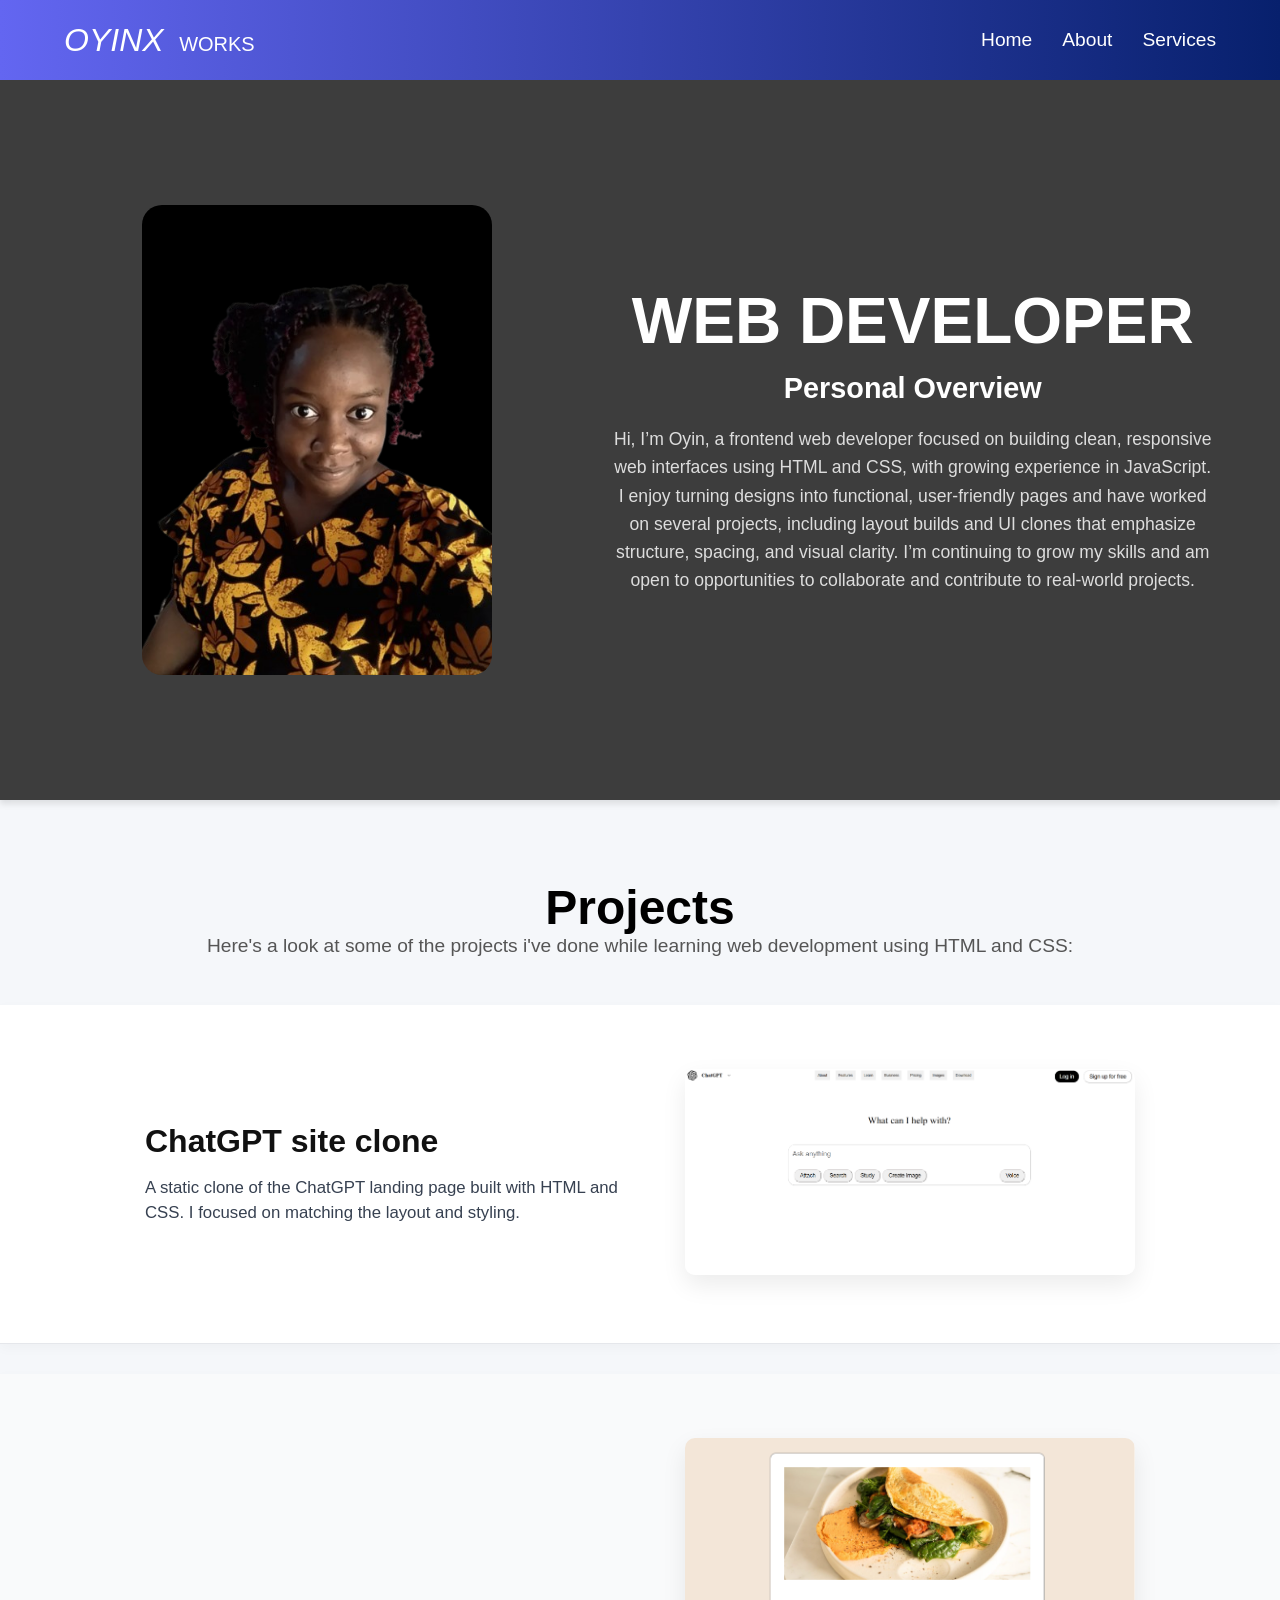
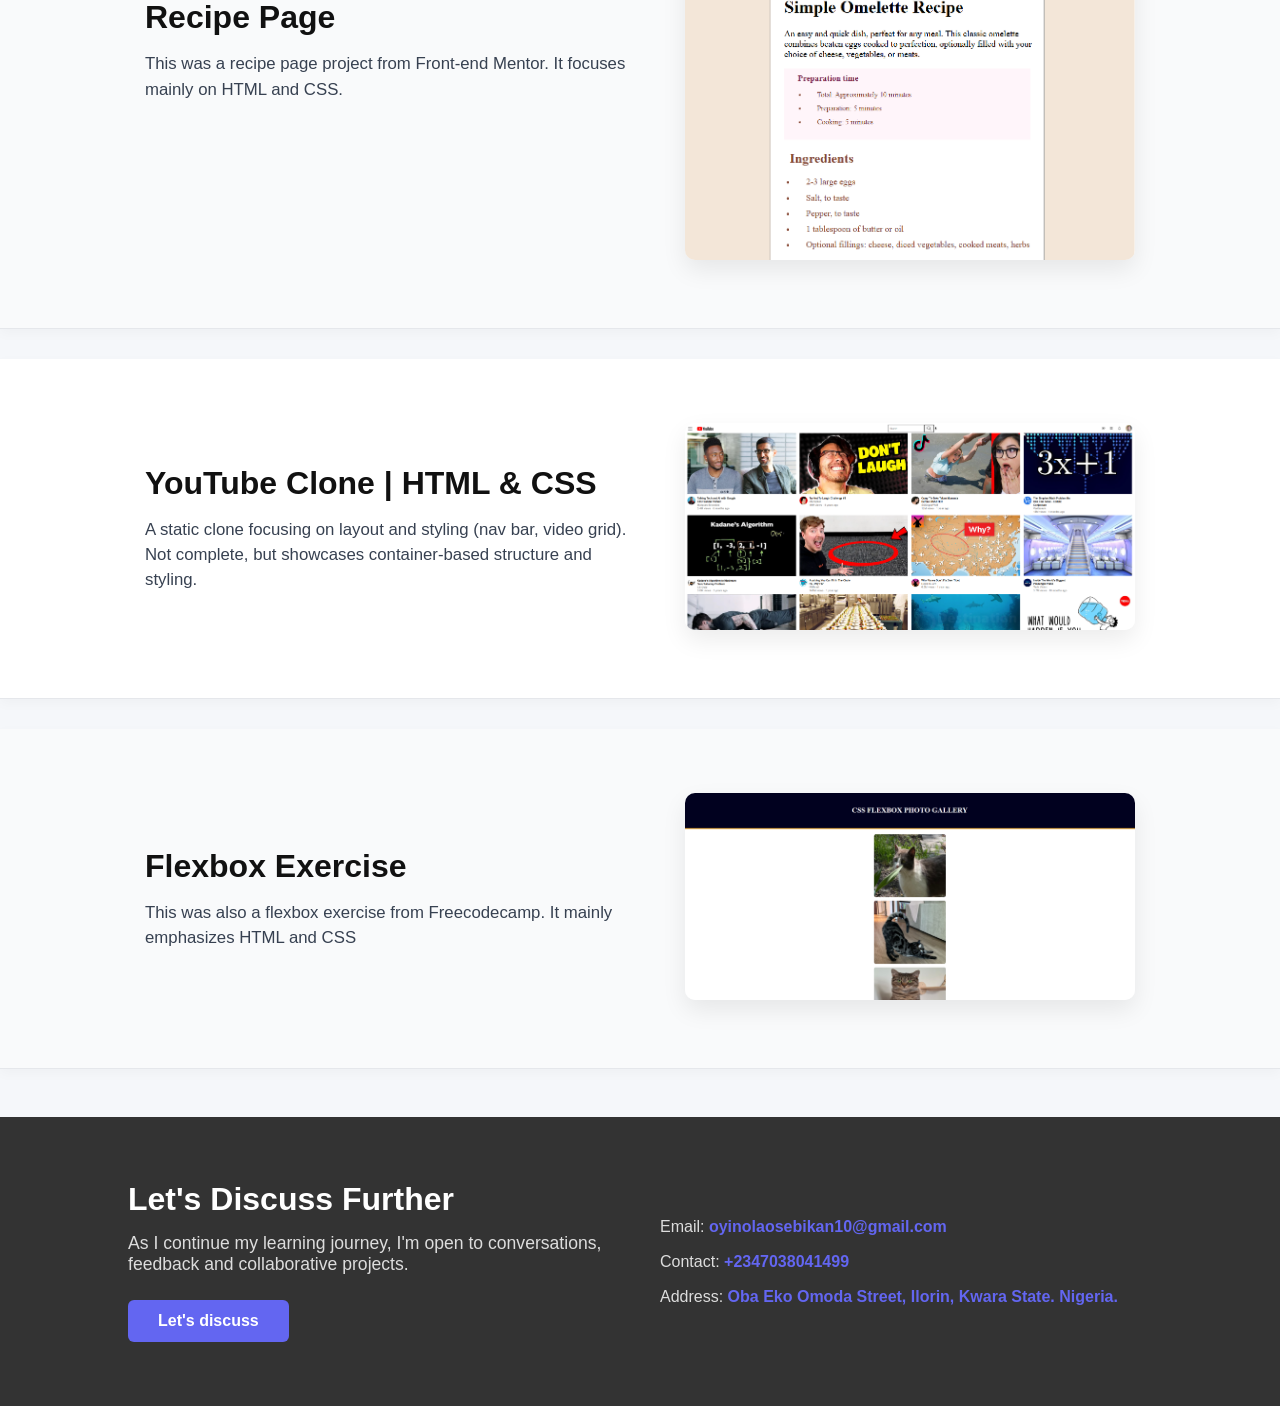
==== commit 9f3af3d4: "uploaded" ====
--- a/index.html
+++ b/index.html
@@ -5,7 +5,7 @@
     <meta name="viewport" content="width=device-width, initial-scale=1.0">
     <title>Document</title>
      
-    <link rel="stylesheet" href="index.css">
+    <link rel="stylesheet" href="style.css">
 
 </head>
 <body>
@@ -22,7 +22,10 @@
 
       </div>
       </div>
-    <div class="main">
+
+  <div class="main">
+
+    <div class="aboutsect">
       <div class="about-section">
          <div class="pic">
             <img class="mypic" src="./mypicture-removebg-preview.png" alt="">
@@ -122,6 +125,8 @@
           </div>
 
         </div>
+
+  </div>
   
 
 
--- a/style.css
+++ b/style.css
@@ -0,0 +1,255 @@
+* {
+  margin: 0;
+  padding: 0;
+  box-sizing: border-box;
+}
+
+body {
+  background-color: #F5F7FA;
+  width: 100%;
+  font-family: 'Lucida Sans', 'Lucida Sans Regular', 'Lucida Grande', 'Lucida Sans Unicode', Geneva, Verdana, sans-serif;
+  overflow-x: hidden;
+}
+
+.navbar {
+  display: flex;
+  justify-content: space-between;
+  align-items: center;
+  position: fixed;
+  height: 80px; 
+  top: 0;
+  left: 0;
+  right: 0;
+  background-image: linear-gradient(to right, #6366F1, rgb(7, 32, 109));
+  color: white;
+  padding: 0 5%;
+  z-index: 1000;
+}
+
+.nav1 {
+  display: flex;
+  align-items: center;
+}
+
+.logo {
+  font-size: 20px;
+  white-space: nowrap;
+}
+
+.nav2 {
+  display: flex;
+  align-items: center;
+}
+
+.home, .about, .services {
+  margin-left: 30px;
+  font-size: 1.2rem;
+  cursor: pointer;
+  transition: 0.4s;
+}
+
+.home:hover, .about:hover, .services:hover {
+  color: #a29bfe;
+}
+
+i {
+  font-size: 2rem;
+  margin-right: 10px;
+}
+
+.main {
+  width: 100%;
+  margin-top: 80px;
+}
+
+.aboutsect {
+  background-color: #3d3d3d;
+  display: flex;
+  justify-content: center;
+  padding: 4rem 5%;
+  box-shadow: 0 4px 6px rgba(0,0,0,0.1);
+  min-height: 80vh;
+}
+
+.about-section {
+  display: flex;
+  flex-direction: row;
+  flex-wrap: wrap;
+  justify-content: center;
+  align-items: center; 
+  gap: 40px;
+  max-width: 1200px;
+  width: 100%;
+  text-align: center; 
+}
+
+.pic {
+  flex: 1;
+  min-width: 300px;
+  display: flex;
+  justify-content: center;
+  align-items: center;
+}
+
+.mypic {
+  width: 100%;
+  max-width: 350px; 
+  height: auto;
+  border-radius: 20px;
+  object-fit: cover;
+}
+
+.aboutme {
+  flex: 1.2;
+  min-width: 320px;
+  color: white;
+  display: flex;
+  flex-direction: column;
+  justify-content: center;
+  align-items: center; 
+}
+
+.webdev {
+  font-size: clamp(2rem, 5vw, 4rem);
+  color: white;
+  line-height: 1.1;
+  margin-bottom: 1rem;
+}
+
+.personaloverview {
+  font-size: 1.8rem;
+  margin-bottom: 20px;
+  color: #ffff;
+}
+
+.intro {
+  line-height: 1.6;
+  font-size: 1.1rem;
+  color: #dddddd;
+  max-width: 600px; 
+}
+
+.projectsintro {
+  text-align: center;
+  padding: 5rem 10% 3rem;
+}
+
+.projects {
+  font-size: 3rem;
+}
+
+.pp {
+  font-size: 1.2rem;
+  color: #555;
+}
+
+.imganddescription1, .imganddescription2, .imganddescription3, .imganddescription4 {
+  display: flex;
+  flex-wrap: wrap;
+  justify-content: center;
+  align-items: center;
+  padding: 4rem 10%;
+  gap: 40px;
+  background-color: white;
+  margin-bottom: 30px;
+  border-bottom: 1px solid #e5e7eb;
+  box-shadow: 0 4px 12px rgba(0,0,0,0.03);
+}
+
+.imganddescription2, .imganddescription4 {
+  flex-direction: row-reverse;
+  background-color: #f9fafb;
+}
+
+.chatgptdesc, .recipedesc, .youtubedesc, .flexboxdesc {
+  flex: 1;
+  min-width: 300px;
+  max-width: 500px;
+}
+
+.projectsh1, .projectsh2, .projectsh3, .projectsh4 {
+  font-size: 2rem;
+  margin-bottom: 15px;
+  color: #111;
+}
+
+.projectsp {
+  font-size: 1.05rem;
+  line-height: 1.5;
+  color: #374151;
+}
+
+.chatgptscr, .recipescr, .youtubescr, .flexboxscr {
+  width: 100%;
+  max-width: 450px;
+  border-radius: 10px;
+  box-shadow: 0px 10px 25px rgba(0,0,0,0.08);
+  transition: transform 0.3s ease;
+}
+
+.chatgptscr:hover, .recipescr:hover, .youtubescr:hover, .flexboxscr:hover {
+  transform: translateY(-5px);
+}
+
+.footer {
+  width: 100%;
+}
+
+.footersection {
+  background-color: #333;
+  color: #dddddd;
+  display: flex;
+  flex-wrap: wrap;
+  justify-content: space-around;
+  align-items: center;
+  padding: 4rem 10%;
+  margin-top: 3rem;
+  gap: 40px;
+}
+
+.footer1 {
+  flex: 1;
+  min-width: 300px;
+  text-align: left;
+}
+
+.footerh {
+  color: #ffff;
+  font-size: 2rem;
+}
+
+.footerp {
+  margin-top: 15px;
+  max-width: 500px;
+  font-size: 1.1rem;
+}
+
+button {
+  margin-top: 25px;
+  padding: 12px 30px;
+  background-color: #6366F1;
+  color: white;
+  border: none;
+  font-size: 1rem;
+  border-radius: 6px;
+  cursor: pointer;
+  font-weight: bold;
+  transition: 0.3s;
+}
+
+button:hover {
+  background-color: #5153ed;
+}
+
+.footer2 {
+  flex: 1;
+  min-width: 300px;
+  font-size: 1rem;
+  line-height: 2.2;
+  text-align: left;
+}
+
+.footer2 p span {
+  color: #6366F1;
+  font-weight: bold;
+}
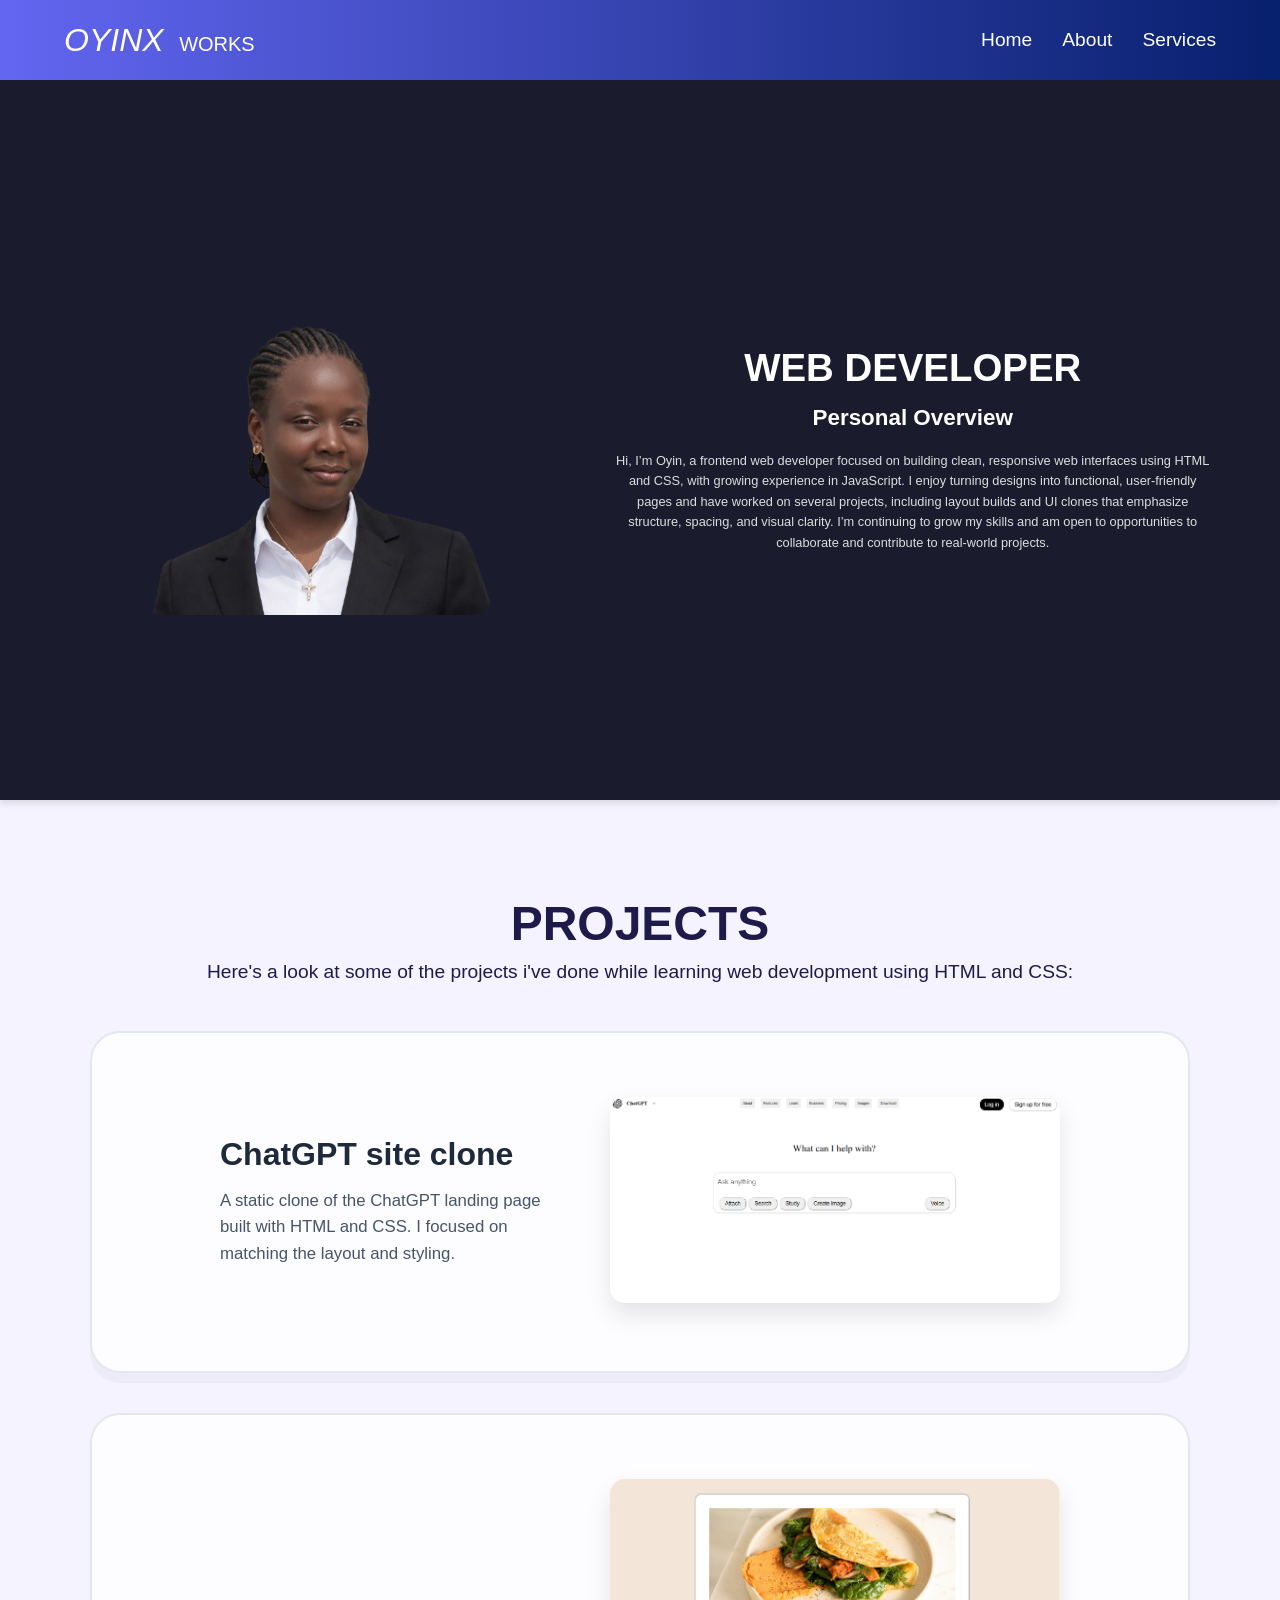
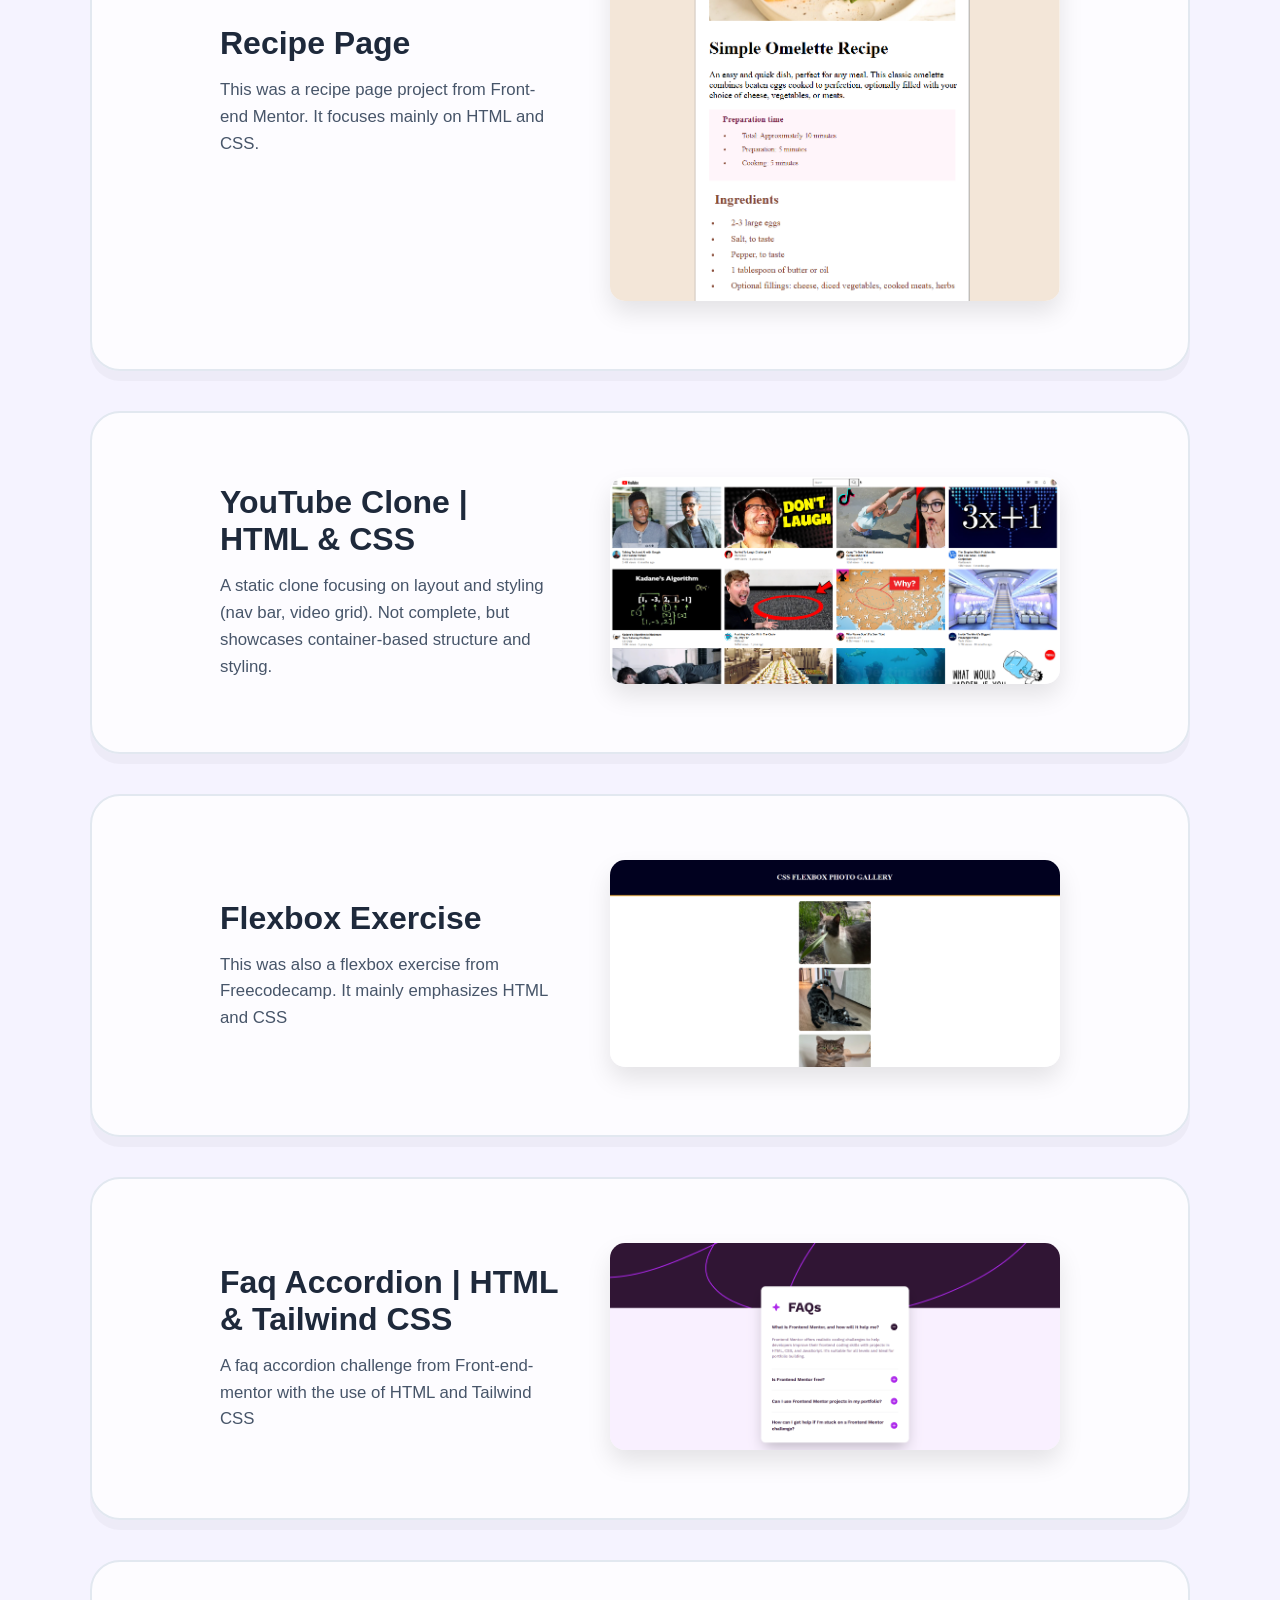
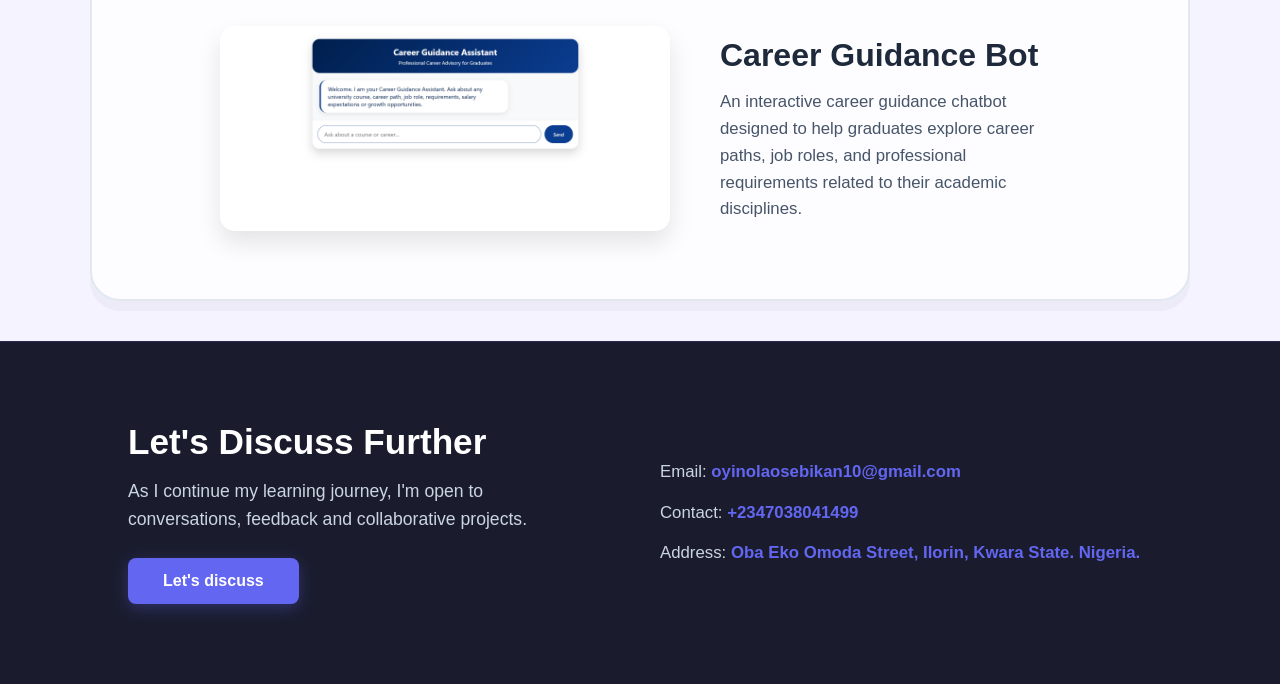
==== commit 30c6fe9d: "Restructured Portfolio" ====
--- a/index.html
+++ b/index.html
@@ -28,7 +28,7 @@
     <div class="aboutsect">
       <div class="about-section">
          <div class="pic">
-            <img class="mypic" src="./mypicture-removebg-preview.png" alt="">
+            <img class="mypic" src="./mypicc.png" alt="">
           </div>
     
           <div class="aboutme">
@@ -45,7 +45,7 @@
   
         <div class="projectsintro">
   
-          <h1 class="projects">Projects</h1>
+          <h1 class="projects">PROJECTS</h1>
            <p class="pp">Here's a look at some of the projects i've done while learning web development using HTML and CSS:</p>
   
         </div>
@@ -57,7 +57,7 @@
   
           </div>
            <div class="chatgptimg">
-            <a href="../Lessons/chatgpt.html"><img class="chatgptscr" src="./chatgptscreenshot.png" alt=""></a>
+            <a href="https://oyingpt-project.vercel.app/"><img class="chatgptscr" src="./chatgptscreenshot.png" alt=""></a>
   
            </div>
   
@@ -65,45 +65,62 @@
   
         <div class="imganddescription2">
            <div class="recipeimg">
-             <a href="../recipe-page-main/index.html"><img class="recipescr" src="./recipeimg.png" alt=""></a>
+             <a href="https://recipe-page-six-khaki.vercel.app/"><img class="recipescr" src="./recipeimg.png" alt=""></a>
   
            </div>
   
            <div class="recipedesc">
              <h1 class="projectsh2">Recipe Page</h1>
              <p class="projectsp">This was a recipe page project from Front-end Mentor. It focuses mainly on HTML and CSS.</p>
-            
            </div>
-  
         </div>
   
         <div class="imganddescription3">
           <div class="youtubedesc">
            <h1 class="projectsh3">YouTube Clone | HTML & CSS</h1>
            <p class="projectsp"> A static clone focusing on layout and styling (nav bar, video grid). Not complete, but showcases container-based structure and styling.</p>
-    
-           </div>
+          </div>
   
           <div class="youtubeimg">
-           <a href="../html2/YOUTUBE/youtubeclone.html"><img class="youtubescr" src="./youtubescreenshot.png" alt=""></a>
+           <a href="https://youtube-clone-project-ochre.vercel.app/"><img class="youtubescr" src="./youtubescreenshot.png" alt=""></a>
   
           </div>
-     
-  
         </div>
   
         <div class="imganddescription4">
          <div class="flexboximg">
-            <a href="../Lessons/Flexbox.html/flex2.html"><img class="flexboxscr" src="./flexboximg.png" alt=""></a>
-  
+            <a href="https://flexbox-photogallery.vercel.app/"><img class="flexboxscr" src="./flexboximg.png" alt=""></a>
          </div>
   
-         <div class="flexboxdesc">
+        <div class="flexboxdesc">
             <h1 class="projectsh4">Flexbox Exercise</h1>
             <p class="projectsp">This was also a flexbox exercise from Freecodecamp. It mainly emphasizes HTML and CSS </p>
   
          </div>
+        </div>
+
+        <div class="imganddescription5">
+          <div class="faqdesc">
+           <h1 class="projectsh5">Faq Accordion | HTML & Tailwind CSS</h1>
+           <p class="projectsp">A faq accordion challenge from Front-end-mentor with the use of HTML and Tailwind CSS</p>
+          </div>
   
+          <div class="faqimg">
+           <a href="https://faq-accordion-project-pi.vercel.app/"><img class="faqscr" src="./Faqpic.png" alt=""></a>
+  
+          </div>
+        </div>
+
+        <div class="imganddescription6">
+         <div class="careerbotimg">
+            <a href="https://career-guide-bot.vercel.app/"><img class="careerbotscr" src="./Careerbotpic.png" alt=""></a>
+         </div>
+  
+        <div class="careerbotdesc">
+            <h1 class="projectsh6">Career Guidance Bot</h1>
+            <p class="projectsp">An interactive career guidance chatbot designed to help graduates explore career paths, job roles, and professional requirements related to their academic disciplines.</p>
+  
+         </div>
         </div>
 
         <div class="footer">
--- a/style.css
+++ b/style.css
@@ -5,7 +5,7 @@
 }
 
 body {
-  background-color: #F5F7FA;
+  background-color: #f5f3ff;
   width: 100%;
   font-family: 'Lucida Sans', 'Lucida Sans Regular', 'Lucida Grande', 'Lucida Sans Unicode', Geneva, Verdana, sans-serif;
   overflow-x: hidden;
@@ -63,7 +63,8 @@
 }
 
 .aboutsect {
-  background-color: #3d3d3d;
+  /* background-color: #3d3d3d; */
+  background-color: #1A1C2E;
   display: flex;
   justify-content: center;
   padding: 4rem 5%;
@@ -88,7 +89,8 @@
   min-width: 300px;
   display: flex;
   justify-content: center;
-  align-items: center;
+  
+  /* align-items: center; */
 }
 
 .mypic {
@@ -97,6 +99,9 @@
   height: auto;
   border-radius: 20px;
   object-fit: cover;
+  /* box-shadow: 0 20px 50px rgba(0, 0, 0, 0.3), 0 0 20px rgba(99, 102, 241, 0.1); */
+  animation: 0.4s ease-in-out infinite;
+
 }
 
 .aboutme {
@@ -110,100 +115,125 @@
 }
 
 .webdev {
-  font-size: clamp(2rem, 5vw, 4rem);
+  font-size: clamp(1rem, 3vw, 3rem);
   color: white;
   line-height: 1.1;
   margin-bottom: 1rem;
+  margin-top: 20px;
 }
 
 .personaloverview {
-  font-size: 1.8rem;
+  font-size: 1.4rem;
   margin-bottom: 20px;
   color: #ffff;
 }
 
 .intro {
   line-height: 1.6;
-  font-size: 1.1rem;
+  font-size: 0.8rem;
   color: #dddddd;
   max-width: 600px; 
 }
 
+/* --- THE NEW BLENDED PROJECTS SECTION --- */
+
 .projectsintro {
   text-align: center;
-  padding: 5rem 10% 3rem;
+  padding: 6rem 10% 3rem;
+  color: #1e1b4b;
+  /* background-color: #f1f5f9; Cool slate gray background */
 }
 
 .projects {
   font-size: 3rem;
+   color: #1e1b4b;
+  /* color: #1e293b; */
+  
 }
 
 .pp {
   font-size: 1.2rem;
-  color: #555;
-}
-
-.imganddescription1, .imganddescription2, .imganddescription3, .imganddescription4 {
+   color: #1e1b4b;;
+  margin-top: 10px;
+}
+
+.imganddescription1, .imganddescription2, .imganddescription3, .imganddescription4, .imganddescription5, .imganddescription6 {
   display: flex;
   flex-wrap: wrap;
   justify-content: center;
   align-items: center;
   padding: 4rem 10%;
-  gap: 40px;
-  background-color: white;
-  margin-bottom: 30px;
-  border-bottom: 1px solid #e5e7eb;
-  box-shadow: 0 4px 12px rgba(0,0,0,0.03);
+  gap: 50px;
+  background-color: rgba(255, 255, 255, 0.8); /*Glass effect*/
+  margin: 0 auto 40px;
+  max-width: 1100px;
+  border-radius: 30px;
+  border: 2px solid #e2e8f0; 
+  box-shadow: 0 10px rgba(0,0,0,0.03);
+  transition: all 0.3s ease;
+}
+
+/* Adds a glow and border color on hover */
+.imganddescription1:hover, .imganddescription2:hover, .imganddescription3:hover, .imganddescription4:hover {
+  border-color: #6366F1;
+  background-color: #ffffff;
+  transform: translateY(-5px);
+  box-shadow: 0 15px 40px rgba(99, 102, 241, 0.1);
 }
 
 .imganddescription2, .imganddescription4 {
   flex-direction: row-reverse;
-  background-color: #f9fafb;
-}
-
-.chatgptdesc, .recipedesc, .youtubedesc, .flexboxdesc {
+}
+
+.chatgptdesc, .recipedesc, .youtubedesc, .flexboxdesc, .faqdesc, .careerbotdesc {
   flex: 1;
   min-width: 300px;
   max-width: 500px;
 }
 
-.projectsh1, .projectsh2, .projectsh3, .projectsh4 {
+.projectsh1, .projectsh2, .projectsh3, .projectsh4, .projectsh5, .projectsh6 {
   font-size: 2rem;
   margin-bottom: 15px;
-  color: #111;
+  color: #1e293b;
 }
 
 .projectsp {
   font-size: 1.05rem;
-  line-height: 1.5;
-  color: #374151;
-}
-
-.chatgptscr, .recipescr, .youtubescr, .flexboxscr {
+  line-height: 1.6;
+  color: #475569;
+}
+
+.chatgptscr, .recipescr, .youtubescr, .flexboxscr, .faqscr, .careerbotscr {
   width: 100%;
   max-width: 450px;
-  border-radius: 10px;
-  box-shadow: 0px 10px 25px rgba(0,0,0,0.08);
-  transition: transform 0.3s ease;
-}
-
-.chatgptscr:hover, .recipescr:hover, .youtubescr:hover, .flexboxscr:hover {
-  transform: translateY(-5px);
-}
+  border-radius: 15px;
+  box-shadow: 0px 12px 24px rgba(0,0,0,0.1);
+}
+
+/* --- FOOTER --- */
 
 .footer {
   width: 100%;
 }
 
 .footersection {
-  background-color: #333;
+  /* background-color: #333;
   color: #dddddd;
   display: flex;
   flex-wrap: wrap;
   justify-content: space-around;
   align-items: center;
   padding: 4rem 10%;
-  margin-top: 3rem;
+  margin-top: 3rem; */
+  background-color: #1A1C2E; /* Matches the new About Section color */
+  color: #cbd5e1; /* Light slate for general text */
+  display: flex;
+  flex-wrap: wrap;
+  justify-content: space-around;
+  align-items: center;
+  padding: 5rem 10%;
+  margin-top: 0; /* Removed margin to let it feel like a solid block if desired */
+  border-top: 1px solid rgba(99, 102, 241, 0.2);
   gap: 40px;
 }
 
@@ -214,18 +244,26 @@
 }
 
 .footerh {
-  color: #ffff;
-  font-size: 2rem;
+  /* color: #ffff;
+  font-size: 2rem; */
+  color: #ffffff; /* Pure white for the "Let's Discuss" heading */
+  font-size: 2.2rem;
+  font-weight: 700;
+  margin-bottom: 10px;
 }
 
 .footerp {
+  /* margin-top: 15px;
+  max-width: 500px;
+  font-size: 1.1rem; */
   margin-top: 15px;
-  max-width: 500px;
+  max-width: 450px;
   font-size: 1.1rem;
+  line-height: 1.6;
 }
 
 button {
-  margin-top: 25px;
+  /* margin-top: 25px;
   padding: 12px 30px;
   background-color: #6366F1;
   color: white;
@@ -233,23 +271,89 @@
   font-size: 1rem;
   border-radius: 6px;
   cursor: pointer;
+  font-weight: bold; */
+  margin-top: 25px;
+  padding: 14px 35px;
+  background-color: #6366F1;
+  color: white;
+  border: none;
+  font-size: 1rem;
+  border-radius: 8px;
+  cursor: pointer;
   font-weight: bold;
   transition: 0.3s;
-}
-
-button:hover {
-  background-color: #5153ed;
+  box-shadow: 0 4px 15px rgba(99, 102, 241, 0.3);
 }
 
 .footer2 {
-  flex: 1;
+  /* flex: 1;
   min-width: 300px;
   font-size: 1rem;
   line-height: 2.2;
+  text-align: left; */
+  flex: 1;
+  min-width: 300px;
+  font-size: 1.05rem;
+  line-height: 2.4;
   text-align: left;
 }
 
 .footer2 p span {
-  color: #6366F1;
+  /* color: #6366F1;
+  font-weight: bold; */
+  color: #6366F1; /* Indigo for labels like "Email:" */
   font-weight: bold;
+  margin-right: 5px;
+}
+
+.footer2 p {
+    color: #cbd5e1;
+}
+
+/* MEDIA QUERIES */
+@media screen and (max-width: 768px) {
+  .navbar {
+    padding: 0 20px;
+  }
+
+  .home, .about, .services {
+    margin-left: 15px;
+    font-size: 1rem;
+  }
+
+  .webdev {
+    font-size: 2.5rem;
+  }
+
+  .personaloverview {
+    font-size: 1.5rem;
+  }
+
+  .intro {
+    font-size: 1rem;
+    text-align: center;
+  }
+
+  .projects {
+    font-size: 2.2rem;
+  }
+
+  .imganddescription1, .imganddescription2, .imganddescription3, .imganddescription4 {
+    margin: 10px 15px 30px;
+    padding: 2.5rem 5%;
+    border-radius: 20px;
+  }
+
+  .imganddescription2, .imganddescription4 {
+    flex-direction: column;
+  }
+
+  .footersection {
+    padding: 3rem 20px;
+    text-align: center;
+  }
+
+  .footer1, .footer2 {
+    text-align: center;
+  }
 }
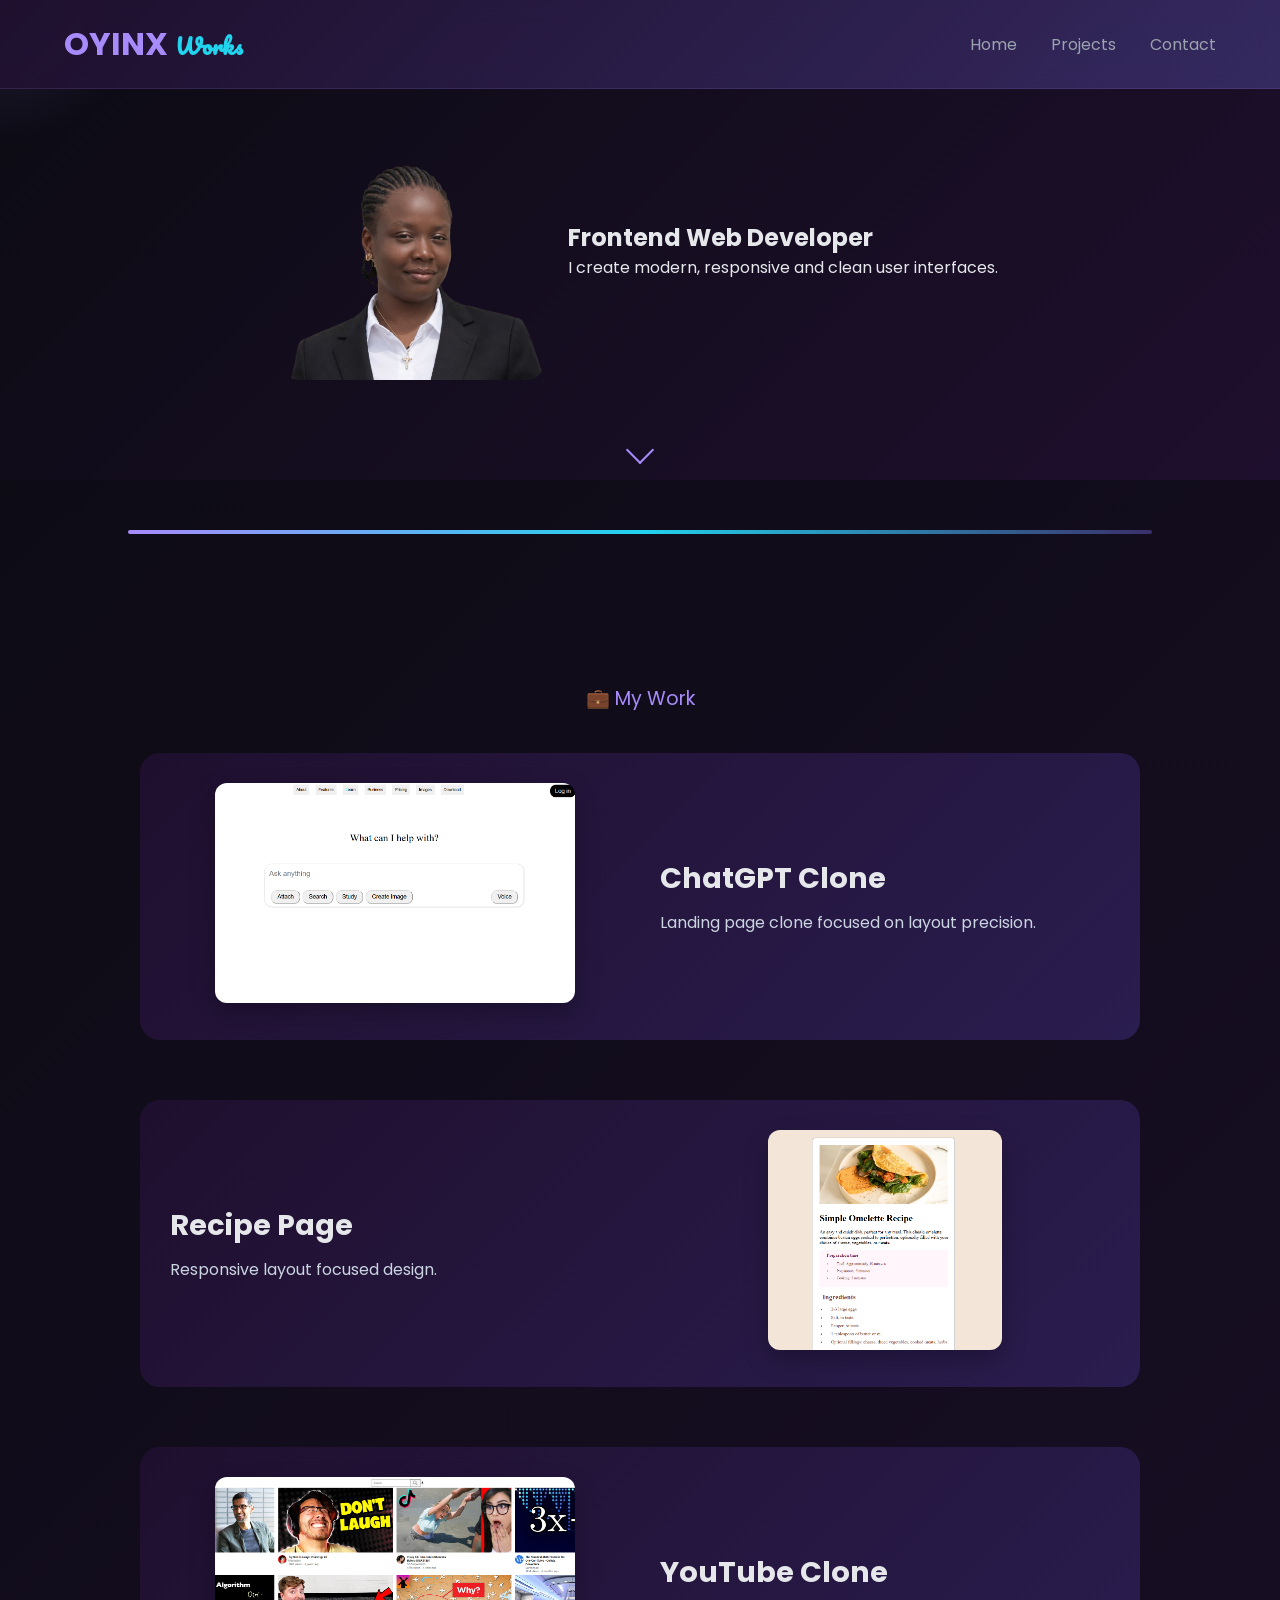
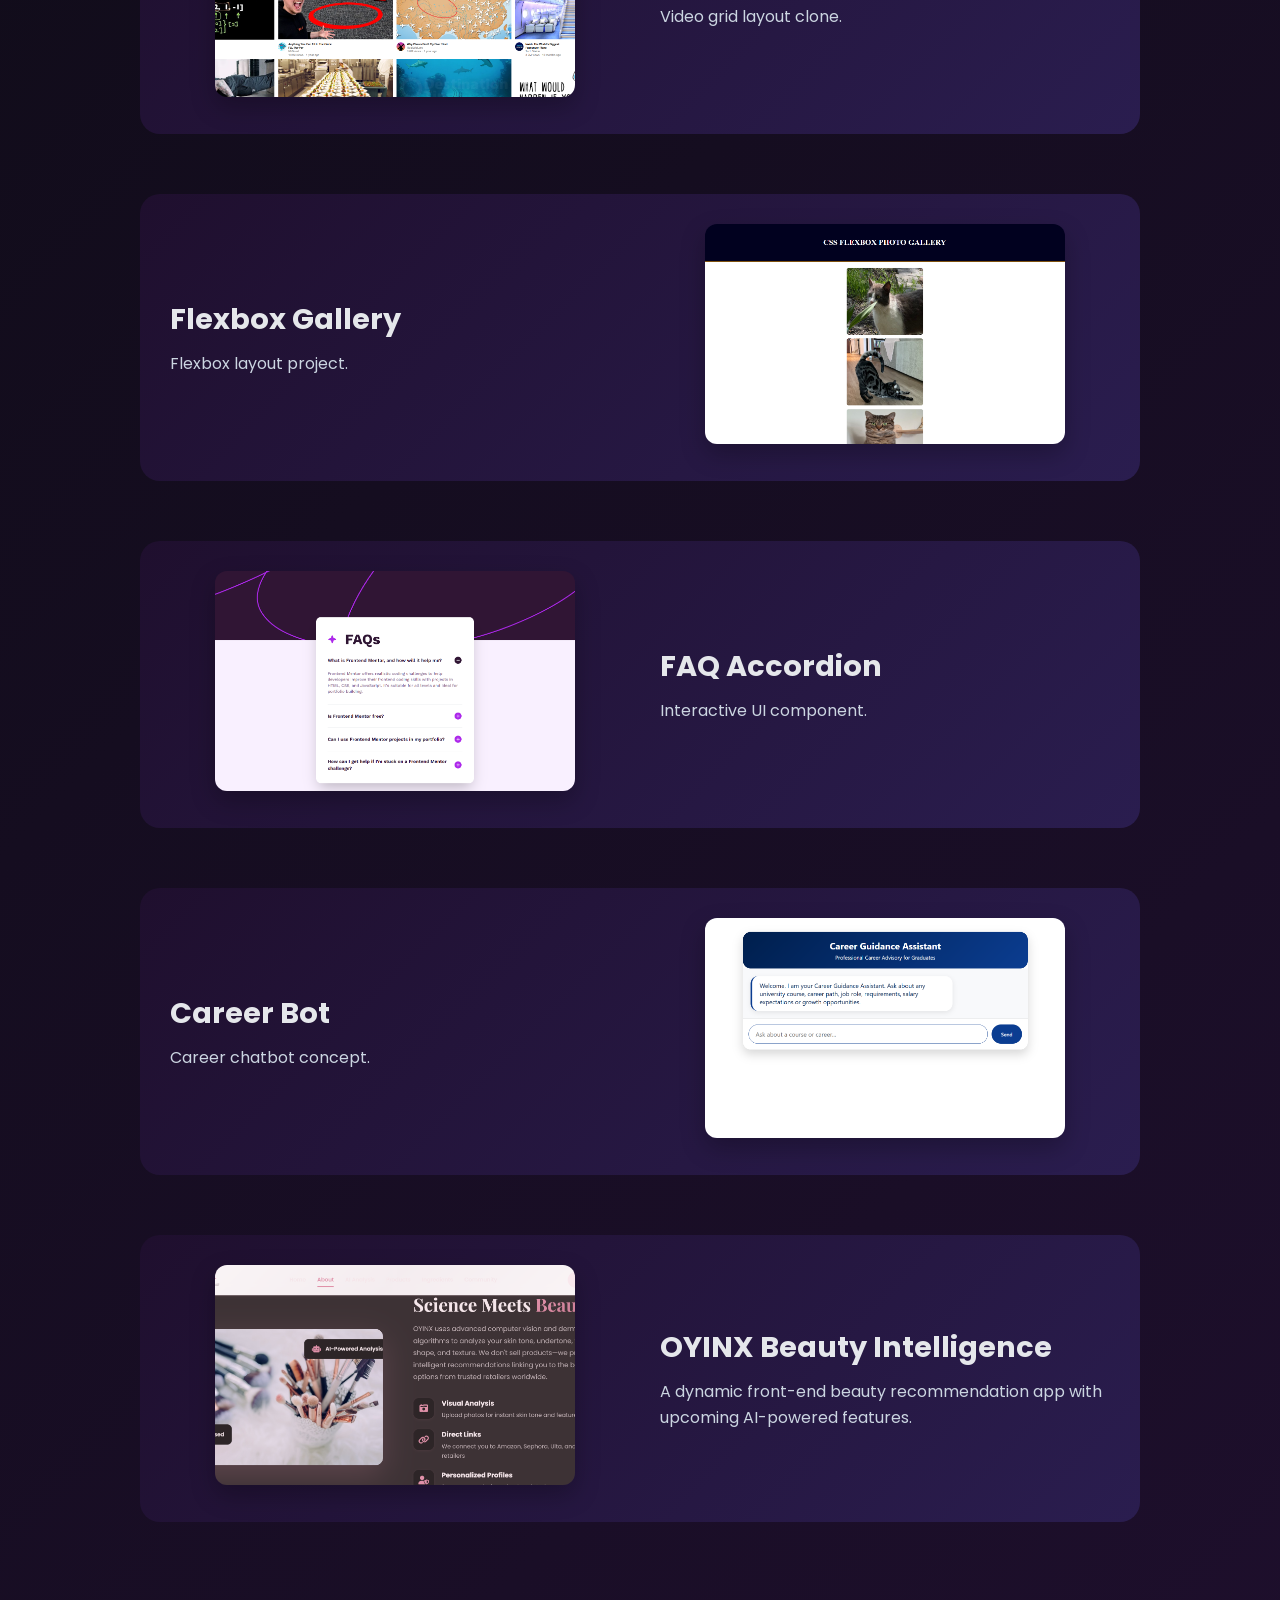
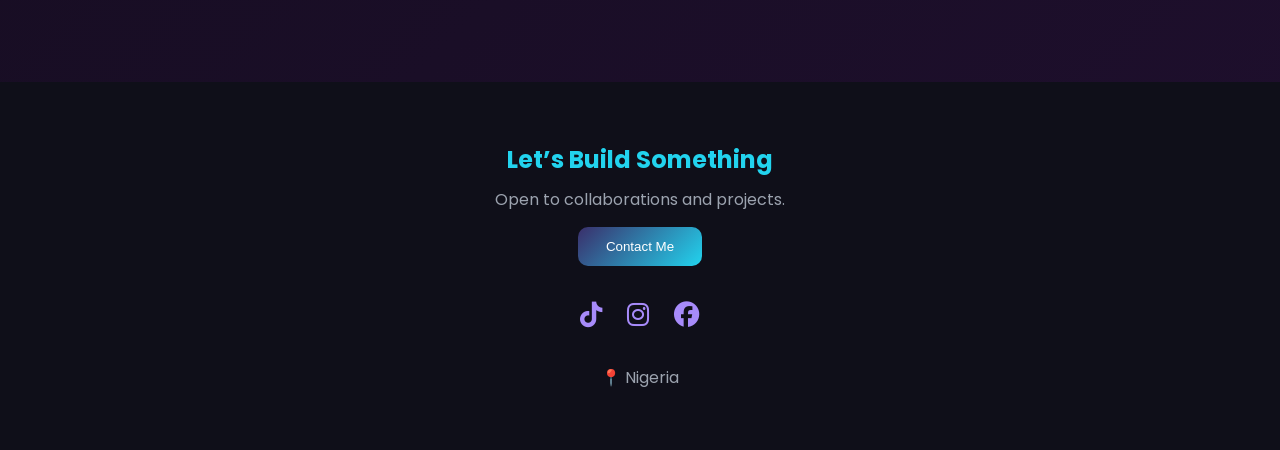
==== commit df7bfec8: "updated portfolio" ====
--- a/index.html
+++ b/index.html
@@ -1,151 +1,189 @@
 <!DOCTYPE html>
 <html lang="en">
 <head>
-    <meta charset="UTF-8">
-    <meta name="viewport" content="width=device-width, initial-scale=1.0">
-    <title>Document</title>
-     
-    <link rel="stylesheet" href="style.css">
+<meta charset="UTF-8">
+<meta name="viewport" content="width=device-width, initial-scale=1.0">
+<title>OYINX Works</title>
 
+<link href="https://fonts.googleapis.com/css2?family=Poppins:wght@400;600;700&family=Pacifico&display=swap" rel="stylesheet">
+<link rel="stylesheet" href="style.css">
+<link rel="stylesheet" href="https://cdnjs.cloudflare.com/ajax/libs/font-awesome/6.5.0/css/all.min.css">
 </head>
 <body>
-    <div class="navbar">
-      <div class="nav1">
-       <p class="logo"><i>OYINX</i> WORKS</p>
 
-      </div>
+<div class="cursor-glow"></div>
 
-      <div class="nav2">
-        <p class="home">Home</p>
-        <p class="about">About</p>
-        <p class="services">Services</p>
+<nav class="navbar">
+  <h1 class="logo">OYINX <span>Works</span></h1>
 
-      </div>
-      </div>
+  <div class="nav-links">
+    <a href="#">Home</a>
+    <a href="#projects">Projects</a>
+    <a href="#footer">Contact</a>
+  </div>
 
-  <div class="main">
+  <div class="hamburger">
+    <span></span>
+    <span></span>
+    <span></span>
+  </div>
+</nav>
 
-    <div class="aboutsect">
-      <div class="about-section">
-         <div class="pic">
-            <img class="mypic" src="./mypicc.png" alt="">
-          </div>
-    
-          <div class="aboutme">
-            <h1 class="webdev">WEB DEVELOPER</h1>
-           <h2 class="personaloverview">Personal Overview</h2>
-            <p class="intro">Hi, I’m Oyin, a frontend web developer focused on building clean, responsive web interfaces using HTML and CSS, with growing experience in JavaScript.
-            I enjoy turning designs into functional, user-friendly pages and have worked on several projects, including layout builds and UI clones that emphasize structure, spacing, and visual clarity.
-            I’m continuing to grow my skills and am open to opportunities to collaborate and contribute to real-world projects.</p> 
-    
-          </div>
-      </div>
-   
+<section class="hero fade">
+  <div class="hero-content">
+    <img src="./mypicc.png" class="hero-img">
+
+    <div class="hero-text">
+      <h2>Frontend Web Developer</h2>
+      <p>I create modern, responsive and clean user interfaces.</p>
     </div>
-  
-        <div class="projectsintro">
-  
-          <h1 class="projects">PROJECTS</h1>
-           <p class="pp">Here's a look at some of the projects i've done while learning web development using HTML and CSS:</p>
-  
-        </div>
-  
-        <div class="imganddescription1">
-          <div class="chatgptdesc">
-            <h1 class="projectsh1">ChatGPT site clone</h1>
-           <p class="projectsp">A static clone of the ChatGPT landing page built with HTML and CSS. I focused on matching the layout and styling.</p>
-  
-          </div>
-           <div class="chatgptimg">
-            <a href="https://oyingpt-project.vercel.app/"><img class="chatgptscr" src="./chatgptscreenshot.png" alt=""></a>
-  
-           </div>
-  
-        </div>
-  
-        <div class="imganddescription2">
-           <div class="recipeimg">
-             <a href="https://recipe-page-six-khaki.vercel.app/"><img class="recipescr" src="./recipeimg.png" alt=""></a>
-  
-           </div>
-  
-           <div class="recipedesc">
-             <h1 class="projectsh2">Recipe Page</h1>
-             <p class="projectsp">This was a recipe page project from Front-end Mentor. It focuses mainly on HTML and CSS.</p>
-           </div>
-        </div>
-  
-        <div class="imganddescription3">
-          <div class="youtubedesc">
-           <h1 class="projectsh3">YouTube Clone | HTML & CSS</h1>
-           <p class="projectsp"> A static clone focusing on layout and styling (nav bar, video grid). Not complete, but showcases container-based structure and styling.</p>
-          </div>
-  
-          <div class="youtubeimg">
-           <a href="https://youtube-clone-project-ochre.vercel.app/"><img class="youtubescr" src="./youtubescreenshot.png" alt=""></a>
-  
-          </div>
-        </div>
-  
-        <div class="imganddescription4">
-         <div class="flexboximg">
-            <a href="https://flexbox-photogallery.vercel.app/"><img class="flexboxscr" src="./flexboximg.png" alt=""></a>
-         </div>
-  
-        <div class="flexboxdesc">
-            <h1 class="projectsh4">Flexbox Exercise</h1>
-            <p class="projectsp">This was also a flexbox exercise from Freecodecamp. It mainly emphasizes HTML and CSS </p>
-  
-         </div>
-        </div>
+  </div>
 
-        <div class="imganddescription5">
-          <div class="faqdesc">
-           <h1 class="projectsh5">Faq Accordion | HTML & Tailwind CSS</h1>
-           <p class="projectsp">A faq accordion challenge from Front-end-mentor with the use of HTML and Tailwind CSS</p>
-          </div>
-  
-          <div class="faqimg">
-           <a href="https://faq-accordion-project-pi.vercel.app/"><img class="faqscr" src="./Faqpic.png" alt=""></a>
-  
-          </div>
-        </div>
+  <div class="scroll-indicator">
+    <span></span>
+  </div>
+</section>
 
-        <div class="imganddescription6">
-         <div class="careerbotimg">
-            <a href="https://career-guide-bot.vercel.app/"><img class="careerbotscr" src="./Careerbotpic.png" alt=""></a>
-         </div>
-  
-        <div class="careerbotdesc">
-            <h1 class="projectsh6">Career Guidance Bot</h1>
-            <p class="projectsp">An interactive career guidance chatbot designed to help graduates explore career paths, job roles, and professional requirements related to their academic disciplines.</p>
-  
-         </div>
-        </div>
+<div class="section-separator fade"></div>
 
-        <div class="footer">
+<section class="projects" id="projects">
 
-          <div class="footersection">
-           <div class="footer1">
-            <h2 class="footerh">Let's Discuss Further</h2>
-            <p class="footerp">As I continue my learning journey, I'm open to conversations, feedback and collaborative projects.</p>
-            <button>Let's discuss</button>
-           </div>
-   
-           <div class="footer2">
-             <p class="footeremail">Email: <span class="email">oyinolaosebikan10@gmail.com</span></p>
-             <p class="footercontact">Contact: <span class="contact">+2347038041499</span></p>
-             <p class="footeraddress">Address: <span class="address">Oba Eko Omoda Street, Ilorin, Kwara State. Nigeria.</span></p> 
-   
-           </div>
-   
-          </div>
+  <div class="projects-banner fade">
+    <p>💼 My Work</p>
+  </div>
 
-        </div>
+  <!-- Removed horizontal lines here -->
+
+  <!-- PROJECT CARDS -->
+  <div class="project-card fade">
+    <div class="project-img">
+      <a href="https://oyingpt-project.vercel.app/"><img class="chatgptscr" src="./chatgptscreenshot.png" alt=""></a>
+    </div>
+    <div class="project-text">
+      <h3>ChatGPT Clone</h3>
+      <p>Landing page clone focused on layout precision.</p>
+    </div>
+  </div>
+
+  <div class="project-card reverse fade">
+    <div class="project-img">
+      <a href="https://recipe-page-six-khaki.vercel.app/"><img class="recipescr" src="./recipeimg.png" alt=""></a>
+    </div>
+    <div class="project-text">
+      <h3>Recipe Page</h3>
+      <p>Responsive layout focused design.</p>
+    </div>
+  </div>
+
+  <div class="project-card fade">
+    <div class="project-img">
+      <a href="https://youtube-clone-project-ochre.vercel.app/"><img class="youtubescr" src="./youtubescreenshot.png" alt=""></a>
+    </div>
+    <div class="project-text">
+      <h3>YouTube Clone</h3>
+      <p>Video grid layout clone.</p>
+    </div>
+  </div>
+
+  <div class="project-card reverse fade">
+    <div class="project-img">
+      <a href="https://flexbox-photogallery.vercel.app/"><img class="flexboxscr" src="./flexboximg.png" alt=""></a>
+    </div>
+    <div class="project-text">
+      <h3>Flexbox Gallery</h3>
+      <p>Flexbox layout project.</p>
+    </div>
+  </div>
+
+  <div class="project-card fade">
+    <div class="project-img">
+      <a href="https://faq-accordion-project-pi.vercel.app/"><img class="faqscr" src="./Faqpic.png" alt=""></a>
+    </div>
+    <div class="project-text">
+      <h3>FAQ Accordion</h3>
+      <p>Interactive UI component.</p>
+    </div>
+  </div>
+
+  <div class="project-card reverse fade">
+    <div class="project-img">
+      <a href="https://career-guide-bot.vercel.app/"><img class="careerbotscr" src="./Careerbotpic.png" alt=""></a>
+    </div>
+    <div class="project-text">
+      <h3>Career Bot</h3>
+      <p>Career chatbot concept.</p>
+    </div>
+  </div>
+
+  <div class="project-card fade">
+    <div class="project-img">
+      <a href="https://beauty-care-project.vercel.app/"><img class="beautyscr" src="./AI_Beauty_Web_img.png" alt=""></a>
+    </div>
+    <div class="project-text">
+      <h3>OYINX Beauty Intelligence</h3>
+      <p>A dynamic front-end beauty recommendation app with upcoming AI-powered features.</p>
+    </div>
+  </div>
+
+</section>
+
+<footer class="footer" id="footer">
+  <div class="footer-container fade">
+
+    <div class="footer-top">
+      <h2>Let’s Build Something</h2>
+      <p>Open to collaborations and projects.</p>
+      <button class="btn">Contact Me</button>
+    </div>
+
+    <div class="footer-socials">
+      <a href="#"><i class="fab fa-tiktok"></i></a>
+      <a href="#"><i class="fab fa-instagram"></i></a>
+      <a href="#"><i class="fab fa-facebook"></i></a>
+    </div>
+
+    <div class="footer-location">
+      <p>📍 Nigeria</p>
+    </div>
 
   </div>
-  
+</footer>
 
+<script>
+const hamburger = document.querySelector('.hamburger');
+const navLinks = document.querySelector('.nav-links');
+hamburger.onclick = () => navLinks.classList.toggle('active');
+
+const glow = document.querySelector('.cursor-glow');
+document.addEventListener('mousemove', e=>{
+  glow.style.left = e.clientX + 'px';
+  glow.style.top = e.clientY + 'px';
+});
+
+const observer = new IntersectionObserver(entries=>{
+  entries.forEach(entry=>{
+    if(entry.isIntersecting) entry.target.classList.add('show');
+  });
+},{threshold:0.2});
+document.querySelectorAll('.fade').forEach(el=>observer.observe(el));
+
+const footer = document.querySelector('#footer');
+const footerObserver = new IntersectionObserver(entries=>{
+  entries.forEach(entry=>{
+    if(entry.isIntersecting){
+      footer.classList.add('show-footer');
+    } else {
+      footer.classList.remove('show-footer');
+    }
+  });
+});
+footerObserver.observe(footer);
+
+const scrollIndicator = document.querySelector('.scroll-indicator');
+window.addEventListener('scroll', () => {
+  scrollIndicator.style.opacity = window.scrollY > 100 ? '0' : '1';
+});
+</script>
 
 </body>
 </html>
--- a/style.css
+++ b/style.css
@@ -1,359 +1,320 @@
-* {
-  margin: 0;
-  padding: 0;
-  box-sizing: border-box;
-}
-
-body {
-  background-color: #f5f3ff;
-  width: 100%;
-  font-family: 'Lucida Sans', 'Lucida Sans Regular', 'Lucida Grande', 'Lucida Sans Unicode', Geneva, Verdana, sans-serif;
-  overflow-x: hidden;
-}
-
-.navbar {
-  display: flex;
-  justify-content: space-between;
-  align-items: center;
-  position: fixed;
-  height: 80px; 
-  top: 0;
-  left: 0;
-  right: 0;
-  background-image: linear-gradient(to right, #6366F1, rgb(7, 32, 109));
-  color: white;
-  padding: 0 5%;
-  z-index: 1000;
-}
-
-.nav1 {
-  display: flex;
-  align-items: center;
-}
-
-.logo {
-  font-size: 20px;
-  white-space: nowrap;
-}
-
-.nav2 {
-  display: flex;
-  align-items: center;
-}
-
-.home, .about, .services {
-  margin-left: 30px;
-  font-size: 1.2rem;
-  cursor: pointer;
-  transition: 0.4s;
-}
-
-.home:hover, .about:hover, .services:hover {
-  color: #a29bfe;
-}
-
-i {
-  font-size: 2rem;
-  margin-right: 10px;
-}
-
-.main {
-  width: 100%;
-  margin-top: 80px;
-}
-
-.aboutsect {
-  /* background-color: #3d3d3d; */
-  background-color: #1A1C2E;
-  display: flex;
-  justify-content: center;
-  padding: 4rem 5%;
-  box-shadow: 0 4px 6px rgba(0,0,0,0.1);
-  min-height: 80vh;
-}
-
-.about-section {
-  display: flex;
-  flex-direction: row;
-  flex-wrap: wrap;
-  justify-content: center;
-  align-items: center; 
-  gap: 40px;
-  max-width: 1200px;
-  width: 100%;
-  text-align: center; 
-}
-
-.pic {
-  flex: 1;
-  min-width: 300px;
-  display: flex;
-  justify-content: center;
-  
-  /* align-items: center; */
-}
-
-.mypic {
-  width: 100%;
-  max-width: 350px; 
-  height: auto;
-  border-radius: 20px;
-  object-fit: cover;
-  /* box-shadow: 0 20px 50px rgba(0, 0, 0, 0.3), 0 0 20px rgba(99, 102, 241, 0.1); */
-  animation: 0.4s ease-in-out infinite;
-
-}
-
-.aboutme {
-  flex: 1.2;
-  min-width: 320px;
-  color: white;
-  display: flex;
-  flex-direction: column;
-  justify-content: center;
-  align-items: center; 
-}
-
-.webdev {
-  font-size: clamp(1rem, 3vw, 3rem);
-  color: white;
-  line-height: 1.1;
-  margin-bottom: 1rem;
-  margin-top: 20px;
-}
-
-.personaloverview {
-  font-size: 1.4rem;
-  margin-bottom: 20px;
-  color: #ffff;
-}
-
-.intro {
-  line-height: 1.6;
-  font-size: 0.8rem;
-  color: #dddddd;
-  max-width: 600px; 
-}
-
-/* --- THE NEW BLENDED PROJECTS SECTION --- */
-
-.projectsintro {
-  text-align: center;
-  padding: 6rem 10% 3rem;
-  color: #1e1b4b;
-  /* background-color: #f1f5f9; Cool slate gray background */
-}
-
-.projects {
-  font-size: 3rem;
-   color: #1e1b4b;
-  /* color: #1e293b; */
-  
-}
-
-.pp {
-  font-size: 1.2rem;
-   color: #1e1b4b;;
-  margin-top: 10px;
-}
-
-.imganddescription1, .imganddescription2, .imganddescription3, .imganddescription4, .imganddescription5, .imganddescription6 {
-  display: flex;
-  flex-wrap: wrap;
-  justify-content: center;
-  align-items: center;
-  padding: 4rem 10%;
-  gap: 50px;
-  background-color: rgba(255, 255, 255, 0.8); /*Glass effect*/
-  margin: 0 auto 40px;
-  max-width: 1100px;
-  border-radius: 30px;
-  border: 2px solid #e2e8f0; 
-  box-shadow: 0 10px rgba(0,0,0,0.03);
-  transition: all 0.3s ease;
-}
-
-/* Adds a glow and border color on hover */
-.imganddescription1:hover, .imganddescription2:hover, .imganddescription3:hover, .imganddescription4:hover {
-  border-color: #6366F1;
-  background-color: #ffffff;
-  transform: translateY(-5px);
-  box-shadow: 0 15px 40px rgba(99, 102, 241, 0.1);
-}
-
-.imganddescription2, .imganddescription4 {
-  flex-direction: row-reverse;
-}
-
-.chatgptdesc, .recipedesc, .youtubedesc, .flexboxdesc, .faqdesc, .careerbotdesc {
-  flex: 1;
-  min-width: 300px;
-  max-width: 500px;
-}
-
-.projectsh1, .projectsh2, .projectsh3, .projectsh4, .projectsh5, .projectsh6 {
-  font-size: 2rem;
-  margin-bottom: 15px;
-  color: #1e293b;
-}
-
-.projectsp {
-  font-size: 1.05rem;
-  line-height: 1.6;
-  color: #475569;
-}
-
-.chatgptscr, .recipescr, .youtubescr, .flexboxscr, .faqscr, .careerbotscr {
-  width: 100%;
-  max-width: 450px;
-  border-radius: 15px;
-  box-shadow: 0px 12px 24px rgba(0,0,0,0.1);
-}
-
-/* --- FOOTER --- */
-
-.footer {
-  width: 100%;
-}
-
-.footersection {
-  /* background-color: #333;
-  color: #dddddd;
-  display: flex;
-  flex-wrap: wrap;
-  justify-content: space-around;
-  align-items: center;
-  padding: 4rem 10%;
-  margin-top: 3rem; */
-  background-color: #1A1C2E; /* Matches the new About Section color */
-  color: #cbd5e1; /* Light slate for general text */
-  display: flex;
-  flex-wrap: wrap;
-  justify-content: space-around;
-  align-items: center;
-  padding: 5rem 10%;
-  margin-top: 0; /* Removed margin to let it feel like a solid block if desired */
-  border-top: 1px solid rgba(99, 102, 241, 0.2);
-  gap: 40px;
-}
-
-.footer1 {
-  flex: 1;
-  min-width: 300px;
-  text-align: left;
-}
-
-.footerh {
-  /* color: #ffff;
-  font-size: 2rem; */
-  color: #ffffff; /* Pure white for the "Let's Discuss" heading */
-  font-size: 2.2rem;
-  font-weight: 700;
-  margin-bottom: 10px;
-}
-
-.footerp {
-  /* margin-top: 15px;
-  max-width: 500px;
-  font-size: 1.1rem; */
-  margin-top: 15px;
-  max-width: 450px;
-  font-size: 1.1rem;
-  line-height: 1.6;
-}
-
-button {
-  /* margin-top: 25px;
-  padding: 12px 30px;
-  background-color: #6366F1;
-  color: white;
-  border: none;
-  font-size: 1rem;
-  border-radius: 6px;
-  cursor: pointer;
-  font-weight: bold; */
-  margin-top: 25px;
-  padding: 14px 35px;
-  background-color: #6366F1;
-  color: white;
-  border: none;
-  font-size: 1rem;
-  border-radius: 8px;
-  cursor: pointer;
-  font-weight: bold;
-  transition: 0.3s;
-  box-shadow: 0 4px 15px rgba(99, 102, 241, 0.3);
-}
-
-.footer2 {
-  /* flex: 1;
-  min-width: 300px;
-  font-size: 1rem;
-  line-height: 2.2;
-  text-align: left; */
-  flex: 1;
-  min-width: 300px;
-  font-size: 1.05rem;
-  line-height: 2.4;
-  text-align: left;
-}
-
-.footer2 p span {
-  /* color: #6366F1;
-  font-weight: bold; */
-  color: #6366F1; /* Indigo for labels like "Email:" */
-  font-weight: bold;
-  margin-right: 5px;
-}
-
-.footer2 p {
-    color: #cbd5e1;
-}
-
-/* MEDIA QUERIES */
-@media screen and (max-width: 768px) {
-  .navbar {
-    padding: 0 20px;
-  }
-
-  .home, .about, .services {
-    margin-left: 15px;
-    font-size: 1rem;
-  }
-
-  .webdev {
-    font-size: 2.5rem;
-  }
-
-  .personaloverview {
-    font-size: 1.5rem;
-  }
-
-  .intro {
-    font-size: 1rem;
-    text-align: center;
-  }
-
-  .projects {
-    font-size: 2.2rem;
-  }
-
-  .imganddescription1, .imganddescription2, .imganddescription3, .imganddescription4 {
-    margin: 10px 15px 30px;
-    padding: 2.5rem 5%;
-    border-radius: 20px;
-  }
-
-  .imganddescription2, .imganddescription4 {
-    flex-direction: column;
-  }
-
-  .footersection {
-    padding: 3rem 20px;
-    text-align: center;
-  }
-
-  .footer1, .footer2 {
-    text-align: center;
-  }
+*{
+margin:0;
+padding:0;
+box-sizing:border-box;
+}
+
+body{
+font-family:'Poppins';
+background:linear-gradient(135deg,#0b0b12,#1f0f2e);
+color:#e5e7eb;
+}
+
+/* CURSOR GLOW */
+.cursor-glow{
+position:fixed;
+width:300px;
+height:300px;
+background:radial-gradient(circle, rgba(167,139,250,0.15), transparent 70%);
+pointer-events:none;
+transform:translate(-50%,-50%);
+z-index:999;
+}
+
+/* NAVBAR */
+.navbar{
+display:flex;
+justify-content:space-between;
+align-items:center;
+padding:20px 5%;
+position:fixed;
+width:100%;
+z-index:1000;
+background: linear-gradient(135deg, rgba(31,15,46,0.9), rgba(58,47,107,0.85));
+backdrop-filter: blur(12px);
+border-bottom:1px solid rgba(167,139,250,0.15);
+}
+
+.logo{
+font-size:2rem;
+color:#a78bfa;
+font-weight:700;
+}
+
+.logo span{
+font-family:'Pacifico';
+font-size:1.4rem;
+color:#22d3ee;
+}
+
+.nav-links a{
+margin-left:30px;
+color:#9ca3af;
+text-decoration:none;
+transition:0.3s;
+}
+
+.nav-links a:hover{
+color:#22d3ee;
+}
+
+/* HAMBURGER */
+.hamburger{
+display:none;
+flex-direction:column;
+gap:5px;
+cursor:pointer;
+}
+
+.hamburger span{
+width:25px;
+height:3px;
+background:#a78bfa;
+}
+
+/* HERO */
+.hero{
+padding:120px 5% 100px;
+position:relative;
+
+background: linear-gradient(135deg,#0b0b12,#1f0f2e,#3a2f6b);
+background-size:200% 200%;
+animation:heroGradientMove 12s ease infinite;
+}
+
+@keyframes heroGradientMove{
+0%{background-position:0% 50%;}
+50%{background-position:100% 50%;}
+100%{background-position:0% 50%;}
+}
+
+.hero-content{
+display:flex;
+gap:25px;
+justify-content:center;
+align-items:center;
+}
+
+.hero-img{
+width:260px;
+border-radius:15px;
+}
+
+/* SCROLL INDICATOR */
+.scroll-indicator{
+position:absolute;
+bottom:20px;
+left:50%;
+transform:translateX(-50%);
+}
+
+.scroll-indicator span{
+display:block;
+width:20px;
+height:20px;
+border-right:2px solid #a78bfa;
+border-bottom:2px solid #a78bfa;
+transform:rotate(45deg);
+animation:scrollBounce 1.5s infinite;
+}
+
+@keyframes scrollBounce{
+0%{transform:rotate(45deg) translateY(0);}
+50%{transform:rotate(45deg) translateY(10px);}
+100%{transform:rotate(45deg) translateY(0);}
+}
+
+/* SEPARATOR */
+.section-separator{
+width:80%;
+height:4px;
+margin:50px auto;
+background:linear-gradient(90deg,#a78bfa,#22d3ee,#3a2f6b);
+border-radius:3px;
+}
+
+/* PROJECTS */
+.projects{
+padding:100px 5%;
+}
+
+.projects-banner{
+text-align:center;
+margin-bottom:40px;
+font-size:1.2rem;
+color:#a78bfa;
+}
+
+/* PROJECT CARD */
+.project-card{
+display:flex;
+justify-content:space-between;
+align-items:center;
+gap:40px;
+
+max-width:1000px;
+margin:0 auto 60px;
+padding:30px;
+
+border-radius:20px;
+transition:0.3s;
+}
+
+.project-card:hover{
+transform:translateY(-5px);
+}
+
+.project-card.reverse{
+flex-direction:row-reverse;
+}
+
+.project-text{
+flex:1;
+max-width:480px;
+}
+
+.project-text h3{
+font-size:1.8rem;
+margin-bottom:10px;
+}
+
+.project-text p{
+color:#cbd5e1;
+line-height:1.6;
+}
+
+.project-img{
+flex:1;
+display:flex;
+justify-content:center;
+}
+
+.project-img img{
+width:100%;
+max-width:360px;
+height:220px;
+object-fit:cover;
+border-radius:12px;
+box-shadow:0 10px 25px rgba(0,0,0,0.25);
+transition:0.3s;
+}
+
+.project-img img:hover{
+transform:scale(1.05);
+}
+
+/* CARD BACKGROUNDS (SUBTLE GRADIENTS) */
+.project-card{
+background:linear-gradient(135deg,#1f0f2e,#2a1d4f);
+}
+
+/* FOOTER */
+.footer{
+padding:60px 5%;
+background:#0f0f19;
+transition:0.5s;
+}
+
+.footer.show-footer{
+border-top:3px solid #22d3ee;
+box-shadow:0 -10px 40px rgba(34,211,238,0.2);
+}
+
+.footer-container{
+display:flex;
+flex-direction:column;
+align-items:center;
+gap:30px;
+text-align:center;
+}
+
+/* FOOTER TEXT */
+.footer-top h2{
+color:#22d3ee;
+margin-bottom:10px;
+}
+
+.footer-top p{
+color:#9ca3af;
+}
+
+/* BUTTON */
+.footer-top .btn{
+margin-top:15px;
+padding:12px 28px;
+background:linear-gradient(135deg,#3a2f6b,#22d3ee);
+border:none;
+border-radius:10px;
+color:white;
+cursor:pointer;
+transition:0.3s;
+}
+
+.footer-top .btn:hover{
+transform:translateY(-3px);
+box-shadow:0 8px 20px rgba(34,211,238,0.3);
+}
+
+/* SOCIALS */
+.footer-socials{
+display:flex;
+gap:25px;
+}
+
+.footer-socials a{
+font-size:1.6rem;
+color:#a78bfa;
+transition:0.3s;
+}
+
+.footer-socials a:hover{
+color:#22d3ee;
+transform:translateY(-3px);
+filter:drop-shadow(0 0 8px #22d3ee);
+}
+
+/* LOCATION */
+.footer-location{
+color:#9ca3af;
+}
+
+/* FADE */
+.fade{
+opacity:0;
+transform:translateY(40px);
+transition:0.8s;
+}
+
+.show{
+opacity:1;
+transform:translateY(0);
+}
+
+/* RESPONSIVE */
+@media(max-width:1024px){
+.hero-content{
+flex-direction:column;
+text-align:center;
+}
+
+.project-card,
+.project-card.reverse{
+flex-direction:column;
+text-align:center;
+}
+}
+
+@media(max-width:768px){
+.nav-links{
+display:none;
+}
+
+.nav-links.active{
+display:flex;
+flex-direction:column;
+}
+
+.hamburger{
+display:flex;
+}
 }
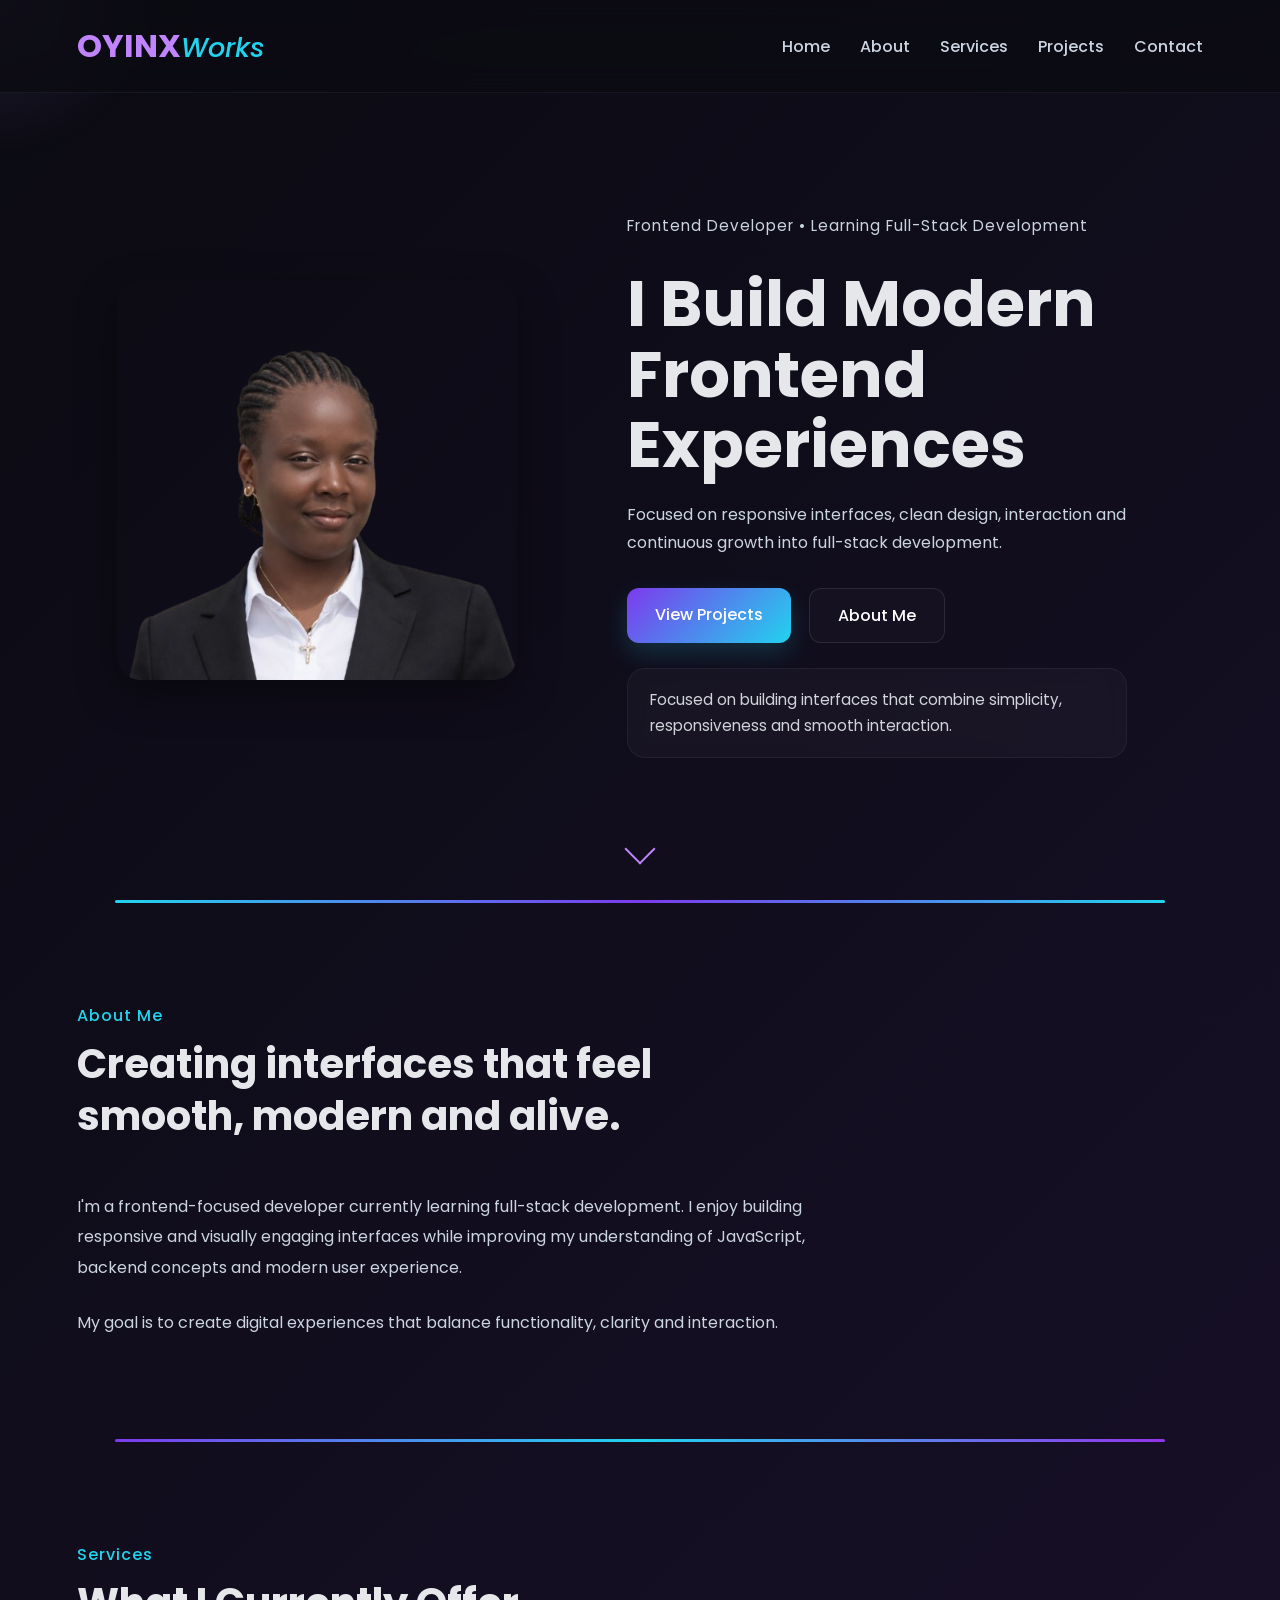
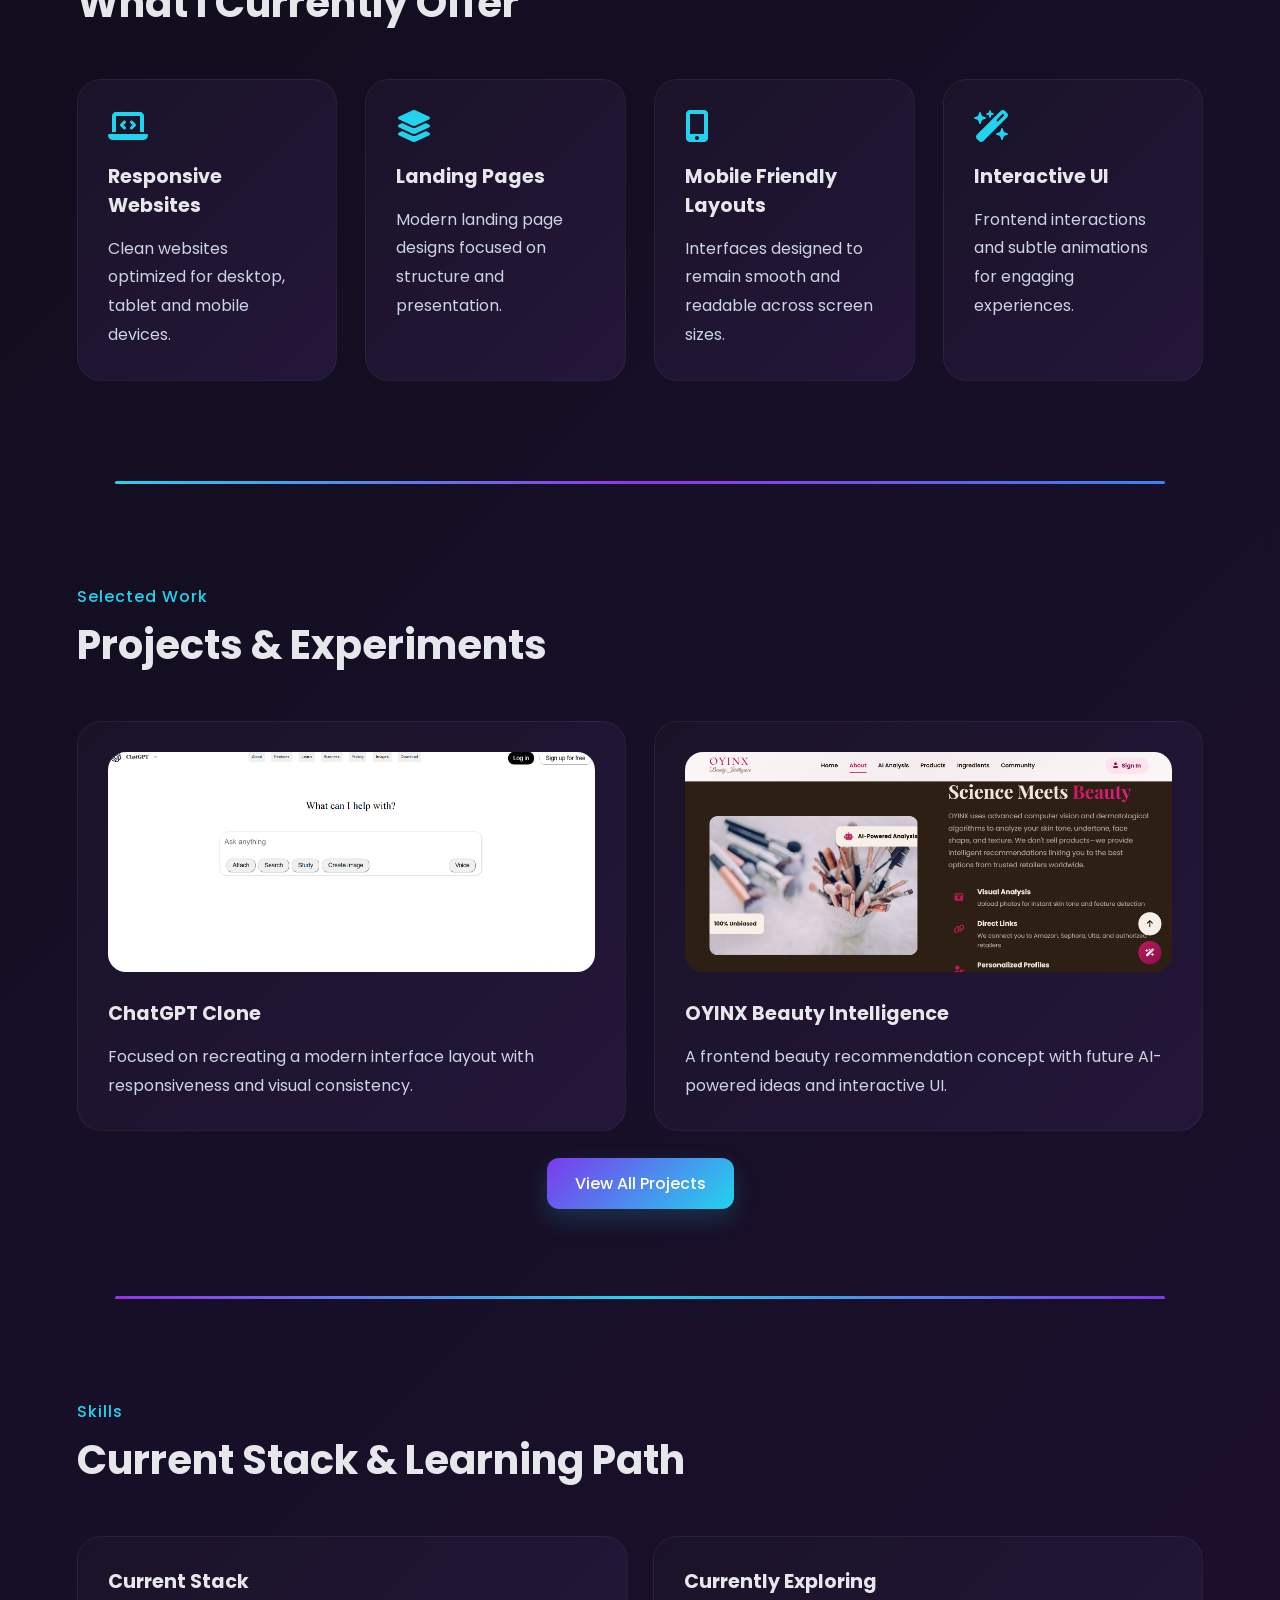
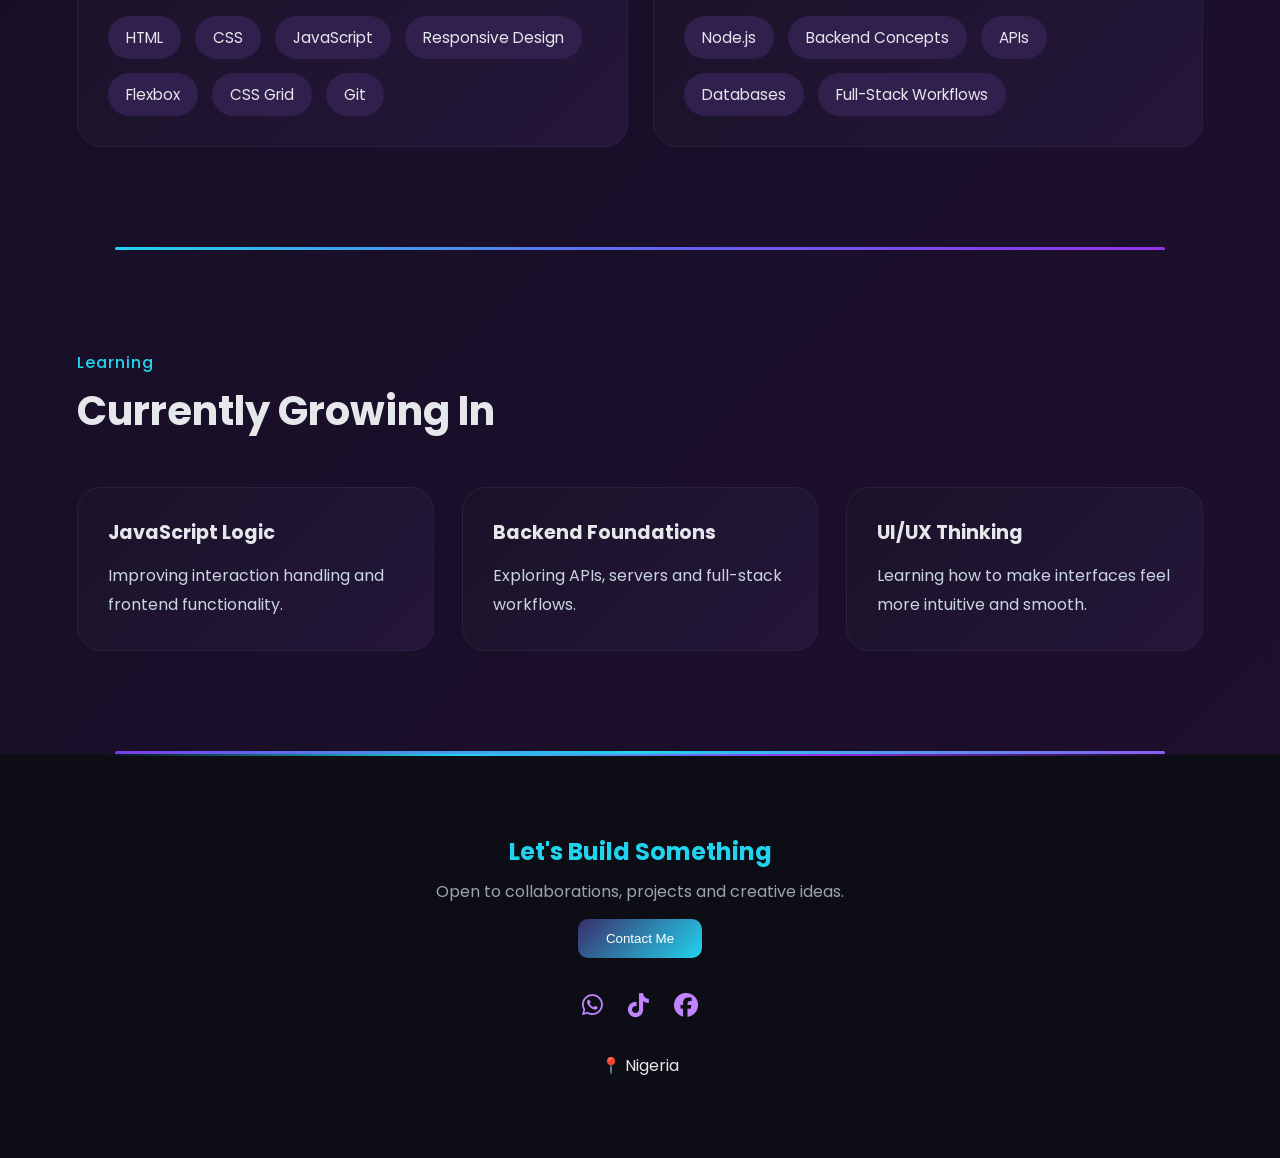
==== commit 4952052a: "Updated" ====
--- a/index.html
+++ b/index.html
@@ -1,188 +1,476 @@
 <!DOCTYPE html>
 <html lang="en">
 <head>
+
 <meta charset="UTF-8">
 <meta name="viewport" content="width=device-width, initial-scale=1.0">
+
 <title>OYINX Works</title>
 
-<link href="https://fonts.googleapis.com/css2?family=Poppins:wght@400;600;700&family=Pacifico&display=swap" rel="stylesheet">
+<link href="https://fonts.googleapis.com/css2?family=Poppins:wght@300;400;500;600;700&display=swap" rel="stylesheet">
+
 <link rel="stylesheet" href="style.css">
+
 <link rel="stylesheet" href="https://cdnjs.cloudflare.com/ajax/libs/font-awesome/6.5.0/css/all.min.css">
+
 </head>
+
 <body>
 
 <div class="cursor-glow"></div>
 
+<!-- NAVBAR -->
+
 <nav class="navbar">
-  <h1 class="logo">OYINX <span>Works</span></h1>
-
-  <div class="nav-links">
-    <a href="#">Home</a>
-    <a href="#projects">Projects</a>
-    <a href="#footer">Contact</a>
+
+<h1 class="logo">
+OYINX<span>Works</span>
+</h1>
+
+<div class="nav-links">
+
+<a href="#">Home</a>
+<a href="#about">About</a>
+<a href="#services">Services</a>
+<a href="#featured-work">Projects</a>
+<a href="#footer">Contact</a>
+
+</div>
+
+<div class="hamburger">
+
+<span></span>
+<span></span>
+<span></span>
+
+</div>
+
+</nav>
+
+<!-- HERO -->
+
+<section class="hero fade">
+
+<div class="hero-content">
+
+<img src="./mypicc.png" class="hero-img">
+
+<div class="hero-text">
+
+<p class="intro-tag">
+Frontend Developer • Learning Full-Stack Development
+</p>
+
+<h2>
+I Build Modern Frontend Experiences
+</h2>
+
+<p>
+Focused on responsive interfaces, clean design,
+interaction and continuous growth into full-stack development.
+</p>
+
+<div class="hero-buttons">
+
+<a href="projects.html" class="primary-btn">
+View Projects
+</a>
+
+<a href="#about" class="secondary-btn">
+About Me
+</a>
+
+</div>
+
+<div class="developer-note">
+
+<p>
+Focused on building interfaces that combine simplicity,
+responsiveness and smooth interaction.
+</p>
+
+</div>
+
+</div>
+
+</div>
+
+<div class="scroll-indicator">
+<span></span>
+</div>
+
+</section>
+
+<!-- SEPARATOR -->
+
+<div class="gradient-separator separator-one fade"></div>
+
+<!-- ABOUT -->
+
+<section class="about fade" id="about">
+
+<div class="section-heading">
+
+<p>About Me</p>
+
+<h2>
+Creating interfaces that feel smooth,
+modern and alive.
+</h2>
+
+</div>
+
+<div class="about-content">
+
+<p>
+I'm a frontend-focused developer currently learning
+full-stack development.
+
+I enjoy building responsive and visually engaging
+interfaces while improving my understanding of
+JavaScript, backend concepts and modern user experience.
+</p>
+
+<p>
+My goal is to create digital experiences that balance
+functionality, clarity and interaction.
+</p>
+
+</div>
+
+</section>
+
+<!-- SEPARATOR -->
+
+<div class="gradient-separator separator-two fade"></div>
+
+<!-- SERVICES -->
+
+<section class="services fade" id="services">
+
+<div class="section-heading">
+
+<p>Services</p>
+
+<h2>
+What I Currently Offer
+</h2>
+
+</div>
+
+<div class="services-grid">
+
+<div class="service-card">
+
+<i class="fa-solid fa-laptop-code"></i>
+
+<h3>Responsive Websites</h3>
+
+<p>
+Clean websites optimized for desktop,
+tablet and mobile devices.
+</p>
+
+</div>
+
+<div class="service-card">
+
+<i class="fa-solid fa-layer-group"></i>
+
+<h3>Landing Pages</h3>
+
+<p>
+Modern landing page designs focused
+on structure and presentation.
+</p>
+
+</div>
+
+<div class="service-card">
+
+<i class="fa-solid fa-mobile-screen-button"></i>
+
+<h3>Mobile Friendly Layouts</h3>
+
+<p>
+Interfaces designed to remain smooth
+and readable across screen sizes.
+</p>
+
+</div>
+
+<div class="service-card">
+
+<i class="fa-solid fa-wand-magic-sparkles"></i>
+
+<h3>Interactive UI</h3>
+
+<p>
+Frontend interactions and subtle
+animations for engaging experiences.
+</p>
+
+</div>
+
+</div>
+
+</section>
+
+<!-- SEPARATOR -->
+
+<div class="gradient-separator separator-three fade"></div>
+
+<!-- FEATURED PROJECTS -->
+
+<section class="featured-projects fade" id="featured-work">
+
+<div class="section-heading">
+
+<p>Selected Work</p>
+
+<h2>
+Projects & Experiments
+</h2>
+
+</div>
+
+<div class="featured-grid">
+
+<div class="featured-card">
+
+<img src="./chatgptscreenshot.png">
+
+<h3>ChatGPT Clone</h3>
+
+<p>
+Focused on recreating a modern interface
+layout with responsiveness and visual consistency.
+</p>
+
+</div>
+
+<div class="featured-card">
+
+<img src="./AI_Beauty_Web_img.png">
+
+<h3>OYINX Beauty Intelligence</h3>
+
+<p>
+A frontend beauty recommendation concept
+with future AI-powered ideas and interactive UI.
+</p>
+
+</div>
+
+</div>
+
+<div class="projects-button-wrap">
+
+<a href="projects.html" class="primary-btn">
+View All Projects
+</a>
+
+</div>
+
+</section>
+
+<!-- SEPARATOR -->
+
+<div class="gradient-separator separator-four fade"></div>
+
+<!-- SKILLS -->
+
+<section class="skills fade">
+
+<div class="section-heading">
+
+<p>Skills</p>
+
+<h2>
+Current Stack & Learning Path
+</h2>
+
+</div>
+
+<div class="skills-wrapper">
+
+<div class="skills-box">
+
+<h3>Current Stack</h3>
+
+<div class="skill-tags">
+
+<span>HTML</span>
+<span>CSS</span>
+<span>JavaScript</span>
+<span>Responsive Design</span>
+<span>Flexbox</span>
+<span>CSS Grid</span>
+<span>Git</span>
+
+</div>
+
+</div>
+
+<div class="skills-box">
+
+<h3>Currently Exploring</h3>
+
+<div class="skill-tags">
+
+<span>Node.js</span>
+<span>Backend Concepts</span>
+<span>APIs</span>
+<span>Databases</span>
+<span>Full-Stack Workflows</span>
+
+</div>
+
+</div>
+
+</div>
+
+</section>
+
+<!-- SEPARATOR -->
+
+<div class="gradient-separator separator-five fade"></div>
+
+<!-- LEARNING -->
+
+<section class="learning fade">
+
+<div class="section-heading">
+
+<p>Learning</p>
+
+<h2>
+Currently Growing In
+</h2>
+
+</div>
+
+<div class="learning-grid">
+
+<div class="learn-card">
+
+<h3>JavaScript Logic</h3>
+
+<p>
+Improving interaction handling and
+frontend functionality.
+</p>
+
+</div>
+
+<div class="learn-card">
+
+<h3>Backend Foundations</h3>
+
+<p>
+Exploring APIs, servers and
+full-stack workflows.
+</p>
+
+</div>
+
+<div class="learn-card">
+
+<h3>UI/UX Thinking</h3>
+
+<p>
+Learning how to make interfaces feel
+more intuitive and smooth.
+</p>
+
+</div>
+
+</div>
+
+</section>
+
+<!-- SEPARATOR -->
+
+<div class="gradient-separator separator-six fade"></div>
+
+<!-- FOOTER -->
+
+<footer class="footer fade" id="footer">
+
+  <div class="footer-top">
+    <h2>Let's Build Something</h2>
+    <p>Open to collaborations, projects and creative ideas.</p>
+    <button class="btn" onclick="location.href='mailto:oyinolaosebikan11@gmail.com?subject=Contact from my website'">Contact Me</button>
   </div>
 
-  <div class="hamburger">
-    <span></span>
-    <span></span>
-    <span></span>
-  </div>
-</nav>
-
-<section class="hero fade">
-  <div class="hero-content">
-    <img src="./mypicc.png" class="hero-img">
-
-    <div class="hero-text">
-      <h2>Frontend Web Developer</h2>
-      <p>I create modern, responsive and clean user interfaces.</p>
-    </div>
-  </div>
-
-  <div class="scroll-indicator">
-    <span></span>
-  </div>
-</section>
-
-<div class="section-separator fade"></div>
-
-<section class="projects" id="projects">
-
-  <div class="projects-banner fade">
-    <p>💼 My Work</p>
-  </div>
-
-  <!-- Removed horizontal lines here -->
-
-  <!-- PROJECT CARDS -->
-  <div class="project-card fade">
-    <div class="project-img">
-      <a href="https://oyingpt-project.vercel.app/"><img class="chatgptscr" src="./chatgptscreenshot.png" alt=""></a>
-    </div>
-    <div class="project-text">
-      <h3>ChatGPT Clone</h3>
-      <p>Landing page clone focused on layout precision.</p>
-    </div>
-  </div>
-
-  <div class="project-card reverse fade">
-    <div class="project-img">
-      <a href="https://recipe-page-six-khaki.vercel.app/"><img class="recipescr" src="./recipeimg.png" alt=""></a>
-    </div>
-    <div class="project-text">
-      <h3>Recipe Page</h3>
-      <p>Responsive layout focused design.</p>
-    </div>
-  </div>
-
-  <div class="project-card fade">
-    <div class="project-img">
-      <a href="https://youtube-clone-project-ochre.vercel.app/"><img class="youtubescr" src="./youtubescreenshot.png" alt=""></a>
-    </div>
-    <div class="project-text">
-      <h3>YouTube Clone</h3>
-      <p>Video grid layout clone.</p>
-    </div>
-  </div>
-
-  <div class="project-card reverse fade">
-    <div class="project-img">
-      <a href="https://flexbox-photogallery.vercel.app/"><img class="flexboxscr" src="./flexboximg.png" alt=""></a>
-    </div>
-    <div class="project-text">
-      <h3>Flexbox Gallery</h3>
-      <p>Flexbox layout project.</p>
-    </div>
-  </div>
-
-  <div class="project-card fade">
-    <div class="project-img">
-      <a href="https://faq-accordion-project-pi.vercel.app/"><img class="faqscr" src="./Faqpic.png" alt=""></a>
-    </div>
-    <div class="project-text">
-      <h3>FAQ Accordion</h3>
-      <p>Interactive UI component.</p>
-    </div>
-  </div>
-
-  <div class="project-card reverse fade">
-    <div class="project-img">
-      <a href="https://career-guide-bot.vercel.app/"><img class="careerbotscr" src="./Careerbotpic.png" alt=""></a>
-    </div>
-    <div class="project-text">
-      <h3>Career Bot</h3>
-      <p>Career chatbot concept.</p>
-    </div>
-  </div>
-
-  <div class="project-card fade">
-    <div class="project-img">
-      <a href="https://beauty-care-project.vercel.app/"><img class="beautyscr" src="./AI_Beauty_Web_img.png" alt=""></a>
-    </div>
-    <div class="project-text">
-      <h3>OYINX Beauty Intelligence</h3>
-      <p>A dynamic front-end beauty recommendation app with upcoming AI-powered features.</p>
-    </div>
-  </div>
-
-</section>
-
-<footer class="footer" id="footer">
-  <div class="footer-container fade">
-
-    <div class="footer-top">
-      <h2>Let’s Build Something</h2>
-      <p>Open to collaborations and projects.</p>
-      <button class="btn">Contact Me</button>
-    </div>
-
-    <div class="footer-socials">
-      <a href="#"><i class="fab fa-tiktok"></i></a>
-      <a href="#"><i class="fab fa-instagram"></i></a>
-      <a href="#"><i class="fab fa-facebook"></i></a>
-    </div>
-
-    <div class="footer-location">
-      <p>📍 Nigeria</p>
-    </div>
-
-  </div>
+<div class="footer-socials">
+
+<a href="https://wa.me/2348140310839">
+<i class="fab fa-whatsapp"></i>
+</a>
+
+<a href="https://www.tiktok.com/@o.y.i.n.1234?_r=1&_t=ZS-95DHIdV9Cs9">
+<i class="fab fa-tiktok"></i>
+</a>
+
+<a href="https://www.facebook.com/profile.php?id=100095424665998">
+<i class="fab fa-facebook"></i>
+</a>
+
+</div>
+
+<p class="location">
+📍 Nigeria
+</p>
+
 </footer>
 
-<script>
-const hamburger = document.querySelector('.hamburger');
-const navLinks = document.querySelector('.nav-links');
-hamburger.onclick = () => navLinks.classList.toggle('active');
-
-const glow = document.querySelector('.cursor-glow');
-document.addEventListener('mousemove', e=>{
-  glow.style.left = e.clientX + 'px';
-  glow.style.top = e.clientY + 'px';
-});
-
-const observer = new IntersectionObserver(entries=>{
-  entries.forEach(entry=>{
-    if(entry.isIntersecting) entry.target.classList.add('show');
-  });
-},{threshold:0.2});
-document.querySelectorAll('.fade').forEach(el=>observer.observe(el));
-
-const footer = document.querySelector('#footer');
-const footerObserver = new IntersectionObserver(entries=>{
-  entries.forEach(entry=>{
-    if(entry.isIntersecting){
-      footer.classList.add('show-footer');
-    } else {
-      footer.classList.remove('show-footer');
-    }
-  });
-});
-footerObserver.observe(footer);
-
-const scrollIndicator = document.querySelector('.scroll-indicator');
-window.addEventListener('scroll', () => {
-  scrollIndicator.style.opacity = window.scrollY > 100 ? '0' : '1';
-});
+<script src="script.js">
+
+// const hamburger = document.querySelector('.hamburger');
+// const navLinks = document.querySelector('.nav-links');
+
+// hamburger.onclick = () => {
+// navLinks.classList.toggle('active');
+// };
+
+// const glow = document.querySelector('.cursor-glow');
+
+// document.addEventListener('mousemove', e => {
+
+// glow.style.left = e.clientX + 'px';
+// glow.style.top = e.clientY + 'px';
+
+// });
+
+// const observer = new IntersectionObserver(entries => {
+
+// entries.forEach(entry => {
+
+// if(entry.isIntersecting){
+// entry.target.classList.add('show');
+// }
+
+// });
+
+// },{threshold:0.15});
+
+// document.querySelectorAll('.fade').forEach(el => {
+// observer.observe(el);
+// });
+
+// const navbar = document.querySelector('.navbar');
+
+// window.addEventListener('scroll', () => {
+
+// if(window.scrollY > 50){
+// navbar.classList.add('scrolled');
+// }else{
+// navbar.classList.remove('scrolled');
+// }
+
+// });
+
 </script>
 
 </body>
--- a/style.css
+++ b/style.css
@@ -4,54 +4,95 @@
 box-sizing:border-box;
 }
 
+html{
+scroll-behavior:smooth;
+}
+
 body{
-font-family:'Poppins';
-background:linear-gradient(135deg,#0b0b12,#1f0f2e);
+font-family:'Poppins', sans-serif;
+background:
+linear-gradient(135deg,#0b0b12,#160f26,#1f0f2e);
 color:#e5e7eb;
+overflow-x:hidden;
+position:relative;
 }
 
 /* CURSOR GLOW */
+
 .cursor-glow{
 position:fixed;
-width:300px;
-height:300px;
-background:radial-gradient(circle, rgba(167,139,250,0.15), transparent 70%);
+width:320px;
+height:320px;
+background:
+radial-gradient(circle,
+rgba(167,139,250,0.12),
+transparent 70%);
 pointer-events:none;
 transform:translate(-50%,-50%);
 z-index:999;
 }
 
 /* NAVBAR */
+
 .navbar{
+position:fixed;
+top:0;
+width:100%;
+padding:22px 6%;
 display:flex;
 justify-content:space-between;
 align-items:center;
-padding:20px 5%;
-position:fixed;
-width:100%;
+background:rgba(11,11,18,0.75);
+backdrop-filter:blur(15px);
 z-index:1000;
-background: linear-gradient(135deg, rgba(31,15,46,0.9), rgba(58,47,107,0.85));
-backdrop-filter: blur(12px);
-border-bottom:1px solid rgba(167,139,250,0.15);
+border-bottom:1px solid rgba(255,255,255,0.05);
+transition:0.3s;
+}
+
+.navbar.scrolled{
+background:rgba(10,10,18,0.92);
+box-shadow:0 10px 30px rgba(0,0,0,0.25);
 }
 
 .logo{
 font-size:2rem;
-color:#a78bfa;
 font-weight:700;
+color:#c084fc;
 }
 
 .logo span{
-font-family:'Pacifico';
-font-size:1.4rem;
 color:#22d3ee;
+font-style:italic;
+font-size:1.7rem;
+font-weight:450;
+}
+
+.nav-links{
+display:flex;
+gap:30px;
 }
 
 .nav-links a{
-margin-left:30px;
-color:#9ca3af;
 text-decoration:none;
+color:#cbd5e1;
+font-weight:500;
 transition:0.3s;
+position:relative;
+}
+
+.nav-links a::after{
+content:'';
+position:absolute;
+left:0;
+bottom:-5px;
+width:0%;
+height:2px;
+background:#22d3ee;
+transition:0.3s;
+}
+
+.nav-links a:hover::after{
+width:100%;
 }
 
 .nav-links a:hover{
@@ -59,6 +100,7 @@
 }
 
 /* HAMBURGER */
+
 .hamburger{
 display:none;
 flex-direction:column;
@@ -69,166 +111,430 @@
 .hamburger span{
 width:25px;
 height:3px;
-background:#a78bfa;
+background:white;
+border-radius:20px;
 }
 
 /* HERO */
+
 .hero{
-padding:120px 5% 100px;
+min-height:100vh;
+padding:140px 6% 80px;
+display:flex;
+align-items:center;
 position:relative;
-
-background: linear-gradient(135deg,#0b0b12,#1f0f2e,#3a2f6b);
-background-size:200% 200%;
-animation:heroGradientMove 12s ease infinite;
-}
-
-@keyframes heroGradientMove{
-0%{background-position:0% 50%;}
-50%{background-position:100% 50%;}
-100%{background-position:0% 50%;}
 }
 
 .hero-content{
 display:flex;
-gap:25px;
+align-items:center;
 justify-content:center;
-align-items:center;
+gap:110px;
+width:100%;
+padding-left:40px;
 }
 
 .hero-img{
-width:260px;
-border-radius:15px;
+width:400px;
+max-width: 100%;
+border-radius:24px;
+box-shadow:
+0 15px 40px rgba(0,0,0,0.4);
+transition:0.4s;
+}
+
+.hero-img:hover{
+transform:translateY(-6px);
+}
+
+.hero-text{
+max-width:600px;
+padding-top:10px;
+}
+
+.intro-tag{
+color:#22d3ee;
+margin-bottom:18px;
+font-size:0.95rem;
+letter-spacing:1px;
+}
+
+.hero-text h2{
+font-size:4rem;
+line-height:1.1;
+margin-bottom:20px;
+}
+
+.hero-text p{
+line-height:1.8;
+color:#cbd5e1;
+margin-bottom:30px;
+}
+
+/* BUTTONS */
+
+.hero-buttons{
+display:flex;
+gap:18px;
+flex-wrap:wrap;
+}
+
+.primary-btn,
+.secondary-btn{
+padding:14px 28px;
+border-radius:12px;
+text-decoration:none;
+transition:0.3s;
+font-weight:500;
+}
+
+.primary-btn{
+background:
+linear-gradient(135deg,#7c3aed,#22d3ee);
+color:white;
+box-shadow:
+0 10px 25px rgba(34,211,238,0.18);
+}
+
+.secondary-btn{
+border:1px solid rgba(255,255,255,0.1);
+color:white;
+background:rgba(255,255,255,0.02);
+}
+
+.primary-btn:hover,
+.secondary-btn:hover{
+transform:translateY(-4px);
+}
+
+/* DEVELOPER NOTE */
+
+.developer-note{
+margin-top:25px;
+padding:18px 22px;
+background:rgba(255,255,255,0.03);
+border:1px solid rgba(255,255,255,0.05);
+border-radius:18px;
+max-width:500px;
+backdrop-filter:blur(8px);
+}
+
+.developer-note p{
+margin:0;
+font-size:0.95rem;
+line-height:1.7;
+color:#d1d5db;
 }
 
 /* SCROLL INDICATOR */
+
 .scroll-indicator{
 position:absolute;
-bottom:20px;
+bottom:40px;
 left:50%;
 transform:translateX(-50%);
 }
 
 .scroll-indicator span{
 display:block;
-width:20px;
-height:20px;
-border-right:2px solid #a78bfa;
-border-bottom:2px solid #a78bfa;
+width:22px;
+height:22px;
+border-right:2px solid #c084fc;
+border-bottom:2px solid #c084fc;
 transform:rotate(45deg);
-animation:scrollBounce 1.5s infinite;
-}
-
-@keyframes scrollBounce{
-0%{transform:rotate(45deg) translateY(0);}
-50%{transform:rotate(45deg) translateY(10px);}
-100%{transform:rotate(45deg) translateY(0);}
-}
-
-/* SEPARATOR */
-.section-separator{
-width:80%;
-height:4px;
-margin:50px auto;
-background:linear-gradient(90deg,#a78bfa,#22d3ee,#3a2f6b);
-border-radius:3px;
-}
-
-/* PROJECTS */
-.projects{
-padding:100px 5%;
-}
-
-.projects-banner{
-text-align:center;
-margin-bottom:40px;
+animation:bounce 1.5s infinite;
+}
+
+@keyframes bounce{
+
+0%{
+transform:rotate(45deg) translateY(0);
+}
+
+50%{
+transform:rotate(45deg) translateY(10px);
+}
+
+100%{
+transform:rotate(45deg) translateY(0);
+}
+
+}
+
+/* SECTIONS */
+
+section{
+padding:100px 6%;
+position:relative;
+}
+
+.section-heading{
+margin-bottom:50px;
+}
+
+.section-heading p{
+color:#22d3ee;
+margin-bottom:10px;
+font-weight:500;
+letter-spacing:1px;
+}
+
+.section-heading h2{
+font-size:2.5rem;
+max-width:700px;
+line-height:1.3;
+}
+
+/* GRADIENT SEPARATORS */
+
+.gradient-separator{
+width:82%;
+height:3px;
+margin:auto;
+border-radius:999px;
+opacity:0.85;
+}
+
+/* DIFFERENT BLENDS */
+
+.separator-one{
+background:
+linear-gradient(
+90deg,
+#22d3ee,
+#7c3aed,
+#22d3ee
+);
+}
+
+.separator-two{
+background:
+linear-gradient(
+120deg,
+#7c3aed,
+#22d3ee,
+#9333ea
+);
+}
+
+.separator-three{
+background:
+linear-gradient(
+70deg,
+#22d3ee,
+#9333ea,
+#3b82f6
+);
+}
+
+.separator-four{
+background:
+linear-gradient(
+110deg,
+#9333ea,
+#22d3ee,
+#7c3aed
+);
+}
+
+.separator-five{
+background:
+linear-gradient(
+85deg,
+#22d3ee,
+#6366f1,
+#9333ea
+);
+}
+
+.separator-six{
+background:
+linear-gradient(
+140deg,
+#7c3aed,
+#22d3ee,
+#8b5cf6
+);
+}
+
+/* ABOUT */
+
+.about-content{
+max-width:800px;
+display:flex;
+flex-direction:column;
+gap:25px;
+line-height:1.9;
+color:#cbd5e1;
+}
+
+/* GRID LAYOUTS */
+
+.services-grid,
+.featured-grid,
+.learning-grid{
+display:grid;
+grid-template-columns:
+repeat(auto-fit,minmax(260px,1fr));
+gap:28px;
+}
+
+/* CARDS */
+
+.service-card,
+.featured-card,
+.learn-card,
+.skills-box{
+background:
+linear-gradient(
+135deg,
+#1a1328,
+#24163a
+);
+padding:30px;
+border-radius:24px;
+border:1px solid rgba(255,255,255,0.05);
+transition:0.35s;
+position:relative;
+overflow:hidden;
+}
+
+.service-card::before,
+.featured-card::before,
+.learn-card::before,
+.skills-box::before{
+content:'';
+position:absolute;
+top:0;
+left:-100%;
+width:100%;
+height:100%;
+background:
+linear-gradient(
+90deg,
+transparent,
+rgba(255,255,255,0.04),
+transparent
+);
+transition:0.6s;
+}
+
+.service-card:hover::before,
+.featured-card:hover::before,
+.learn-card:hover::before,
+.skills-box:hover::before{
+left:100%;
+}
+
+.service-card:hover,
+.featured-card:hover,
+.learn-card:hover,
+.skills-box:hover{
+transform:translateY(-7px);
+box-shadow:
+0 10px 30px rgba(0,0,0,0.25);
+}
+
+.service-card i{
+font-size:2rem;
+margin-bottom:20px;
+color:#22d3ee;
+}
+
+.service-card h3,
+.featured-card h3,
+.learn-card h3,
+.skills-box h3{
+margin-bottom:15px;
 font-size:1.2rem;
-color:#a78bfa;
-}
-
-/* PROJECT CARD */
-.project-card{
-display:flex;
-justify-content:space-between;
-align-items:center;
-gap:40px;
-
-max-width:1000px;
-margin:0 auto 60px;
-padding:30px;
-
-border-radius:20px;
-transition:0.3s;
-}
-
-.project-card:hover{
-transform:translateY(-5px);
-}
-
-.project-card.reverse{
-flex-direction:row-reverse;
-}
-
-.project-text{
-flex:1;
-max-width:480px;
-}
-
-.project-text h3{
-font-size:1.8rem;
-margin-bottom:10px;
-}
-
-.project-text p{
+}
+
+.service-card p,
+.featured-card p,
+.learn-card p{
+line-height:1.8;
 color:#cbd5e1;
-line-height:1.6;
-}
-
-.project-img{
-flex:1;
-display:flex;
-justify-content:center;
-}
-
-.project-img img{
+}
+
+/* FEATURED */
+
+.featured-card img{
 width:100%;
-max-width:360px;
 height:220px;
 object-fit:cover;
-border-radius:12px;
-box-shadow:0 10px 25px rgba(0,0,0,0.25);
+border-radius:18px;
+margin-bottom:20px;
+transition:0.4s;
+}
+
+.featured-card img:hover{
+transform:scale(1.03);
+}
+
+/* SKILLS */
+
+.skills-wrapper{
+display:grid;
+grid-template-columns:
+repeat(auto-fit,minmax(300px,1fr));
+gap:25px;
+}
+
+.skill-tags{
+display:flex;
+flex-wrap:wrap;
+gap:14px;
+margin-top:20px;
+}
+
+.skill-tags span{
+padding:10px 18px;
+background:#31204e;
+border-radius:999px;
+font-size:0.95rem;
 transition:0.3s;
 }
 
-.project-img img:hover{
-transform:scale(1.05);
-}
-
-/* CARD BACKGROUNDS (SUBTLE GRADIENTS) */
-.project-card{
-background:linear-gradient(135deg,#1f0f2e,#2a1d4f);
+.skill-tags span:hover{
+background:#22d3ee;
+color:#0b0b12;
+transform:translateY(-3px);
+}
+
+/* PROJECT BUTTON WRAP */
+
+.projects-button-wrap{
+margin-top:40px;
+text-align:center;
 }
 
 /* FOOTER */
+
 .footer{
-padding:60px 5%;
-background:#0f0f19;
-transition:0.5s;
-}
-
-.footer.show-footer{
-border-top:3px solid #22d3ee;
-box-shadow:0 -10px 40px rgba(34,211,238,0.2);
-}
-
-.footer-container{
-display:flex;
-flex-direction:column;
-align-items:center;
-gap:30px;
 text-align:center;
-}
-
-/* FOOTER TEXT */
+padding:80px 6%;
+background:#0d0d16;
+position:relative;
+}
+
+.footer::before{
+content:'';
+position:absolute;
+top:0;
+left:50%;
+transform:translateX(-50%);
+width:85%;
+height:2px;
+background:
+linear-gradient(
+90deg,
+transparent,
+#22d3ee,
+#9333ea,
+transparent
+);
+}
+
 .footer-top h2{
 color:#22d3ee;
 margin-bottom:10px;
@@ -255,34 +561,35 @@
 box-shadow:0 8px 20px rgba(34,211,238,0.3);
 }
 
-/* SOCIALS */
 .footer-socials{
 display:flex;
+justify-content:center;
 gap:25px;
+margin:30px 0;
 }
 
 .footer-socials a{
-font-size:1.6rem;
-color:#a78bfa;
+font-size:1.5rem;
+color:#c084fc;
 transition:0.3s;
 }
 
 .footer-socials a:hover{
 color:#22d3ee;
-transform:translateY(-3px);
+transform:translateY(-4px);
 filter:drop-shadow(0 0 8px #22d3ee);
 }
 
-/* LOCATION */
-.footer-location{
-color:#9ca3af;
+.location{
+margin-top:10px;
 }
 
 /* FADE */
+
 .fade{
 opacity:0;
 transform:translateY(40px);
-transition:0.8s;
+transition:0.8s ease;
 }
 
 .show{
@@ -290,21 +597,257 @@
 transform:translateY(0);
 }
 
+/* MOBILE MENU */
+
+@keyframes menuFade{
+
+from{
+opacity:0;
+transform:translateY(-10px);
+}
+
+to{
+opacity:1;
+transform:translateY(0);
+}
+
+}
+
+/* PROJECTS PAGE HERO */
+
+.projects-hero{
+min-height:55vh;
+padding:180px 6% 100px;
+text-align:center;
+display:flex;
+flex-direction:column;
+justify-content:center;
+align-items:center;
+}
+
+.projects-tag{
+color:#22d3ee;
+letter-spacing:1px;
+margin-bottom:18px;
+font-size:0.95rem;
+}
+
+.projects-hero h1{
+font-size:4rem;
+max-width:850px;
+line-height:1.1;
+margin-bottom:25px;
+}
+
+.projects-subtext{
+max-width:700px;
+line-height:1.9;
+color:#cbd5e1;
+}
+
+/* PROJECTS SECTION */
+
+.projects-section{
+padding:100px 6%;
+}
+
+/* PROJECTS GRID */
+
+.projects-grid{
+display:grid;
+grid-template-columns:
+repeat(auto-fit,minmax(320px,1fr));
+gap:35px;
+align-items:stretch;
+}
+
+/* PROJECT CARD */
+
+.project-box{
+background:
+linear-gradient(
+135deg,
+#1a1328,
+#24163a
+);
+border-radius:24px;
+overflow:hidden;
+border:1px solid rgba(255,255,255,0.05);
+transition:0.4s;
+display:flex;
+flex-direction:column;
+height:100%;
+position:relative;
+}
+
+.project-box::before{
+content:'';
+position:absolute;
+top:0;
+left:-100%;
+width:100%;
+height:100%;
+background:
+linear-gradient(
+90deg,
+transparent,
+rgba(255,255,255,0.04),
+transparent
+);
+transition:0.6s;
+}
+
+.project-box:hover::before{
+left:100%;
+}
+
+.project-box:hover{
+transform:translateY(-8px);
+box-shadow:
+0 15px 40px rgba(0,0,0,0.28);
+}
+
+/* IMAGE */
+
+.project-image-wrap{
+overflow:hidden;
+}
+
+.project-image-wrap img{
+width:100%;
+height:230px;
+object-fit:cover;
+transition:0.5s;
+display:block;
+}
+
+.project-box:hover img{
+transform:scale(1.05);
+}
+
+/* CONTENT */
+
+.project-content{
+padding:28px;
+display:flex;
+flex-direction:column;
+flex:1;
+}
+
+.project-content h3{
+font-size:1.35rem;
+margin-bottom:15px;
+}
+
+.project-content p{
+line-height:1.8;
+color:#cbd5e1;
+margin-bottom:25px;
+flex:1;
+}
+
+/* BUTTONS */
+
+.project-actions{
+margin-top:auto;
+}
+
+.project-actions a{
+display:inline-flex;
+align-items:center;
+justify-content:center;
+padding:13px 22px;
+background:
+linear-gradient(
+135deg,
+rgba(34,211,238,0.12),
+rgba(124,58,237,0.12)
+);
+border:1px solid rgba(34,211,238,0.18);
+color:#22d3ee;
+text-decoration:none;
+border-radius:12px;
+transition:0.3s;
+font-weight:500;
+}
+
+.project-actions a:hover{
+background:#22d3ee;
+color:#0b0b12;
+transform:translateY(-3px);
+}
+
 /* RESPONSIVE */
-@media(max-width:1024px){
+
+@media(max-width:1100px){
+
+.projects-grid{
+grid-template-columns:
+repeat(2,1fr);
+}
+
+}
+
+@media(max-width:768px){
+
+.projects-hero{
+padding:150px 6% 90px;
+}
+
+.projects-hero h1{
+font-size:2.8rem;
+}
+
+.projects-grid{
+grid-template-columns:1fr;
+}
+
+.project-image-wrap img{
+height:220px;
+}
+
+}
+
+@media(max-width:480px){
+
+.projects-hero h1{
+font-size:2.2rem;
+}
+
+.project-content{
+padding:24px;
+}
+
+.project-content h3{
+font-size:1.2rem;
+}
+
+}
+
+/* RESPONSIVE */
+
+@media(max-width:900px){
+
 .hero-content{
 flex-direction:column;
 text-align:center;
-}
-
-.project-card,
-.project-card.reverse{
-flex-direction:column;
-text-align:center;
-}
+padding-left:0;
+gap:50px;
+}
+
+.hero-text h2{
+font-size:3rem;
+}
+
+.developer-note{
+margin:auto;
+margin-top:25px;
+}
+
 }
 
 @media(max-width:768px){
+
 .nav-links{
 display:none;
 }
@@ -312,9 +855,41 @@
 .nav-links.active{
 display:flex;
 flex-direction:column;
+position:absolute;
+top:85px;
+right:20px;
+padding:24px;
+background:rgba(26,19,40,0.95);
+backdrop-filter:blur(12px);
+border:1px solid rgba(255,255,255,0.05);
+border-radius:18px;
+gap:20px;
+animation:menuFade 0.3s ease;
 }
 
 .hamburger{
 display:flex;
 }
+
+.hero-buttons {
+    display: flex;
+    justify-content: center;
+}
+
+.hero-text h2{
+font-size:2.5rem;
+}
+
+.section-heading h2{
+font-size:2rem;
+}
+
+.hero-img{
+width:220px;
+}
+
+.gradient-separator{
+width:90%;
+}
+
 }
